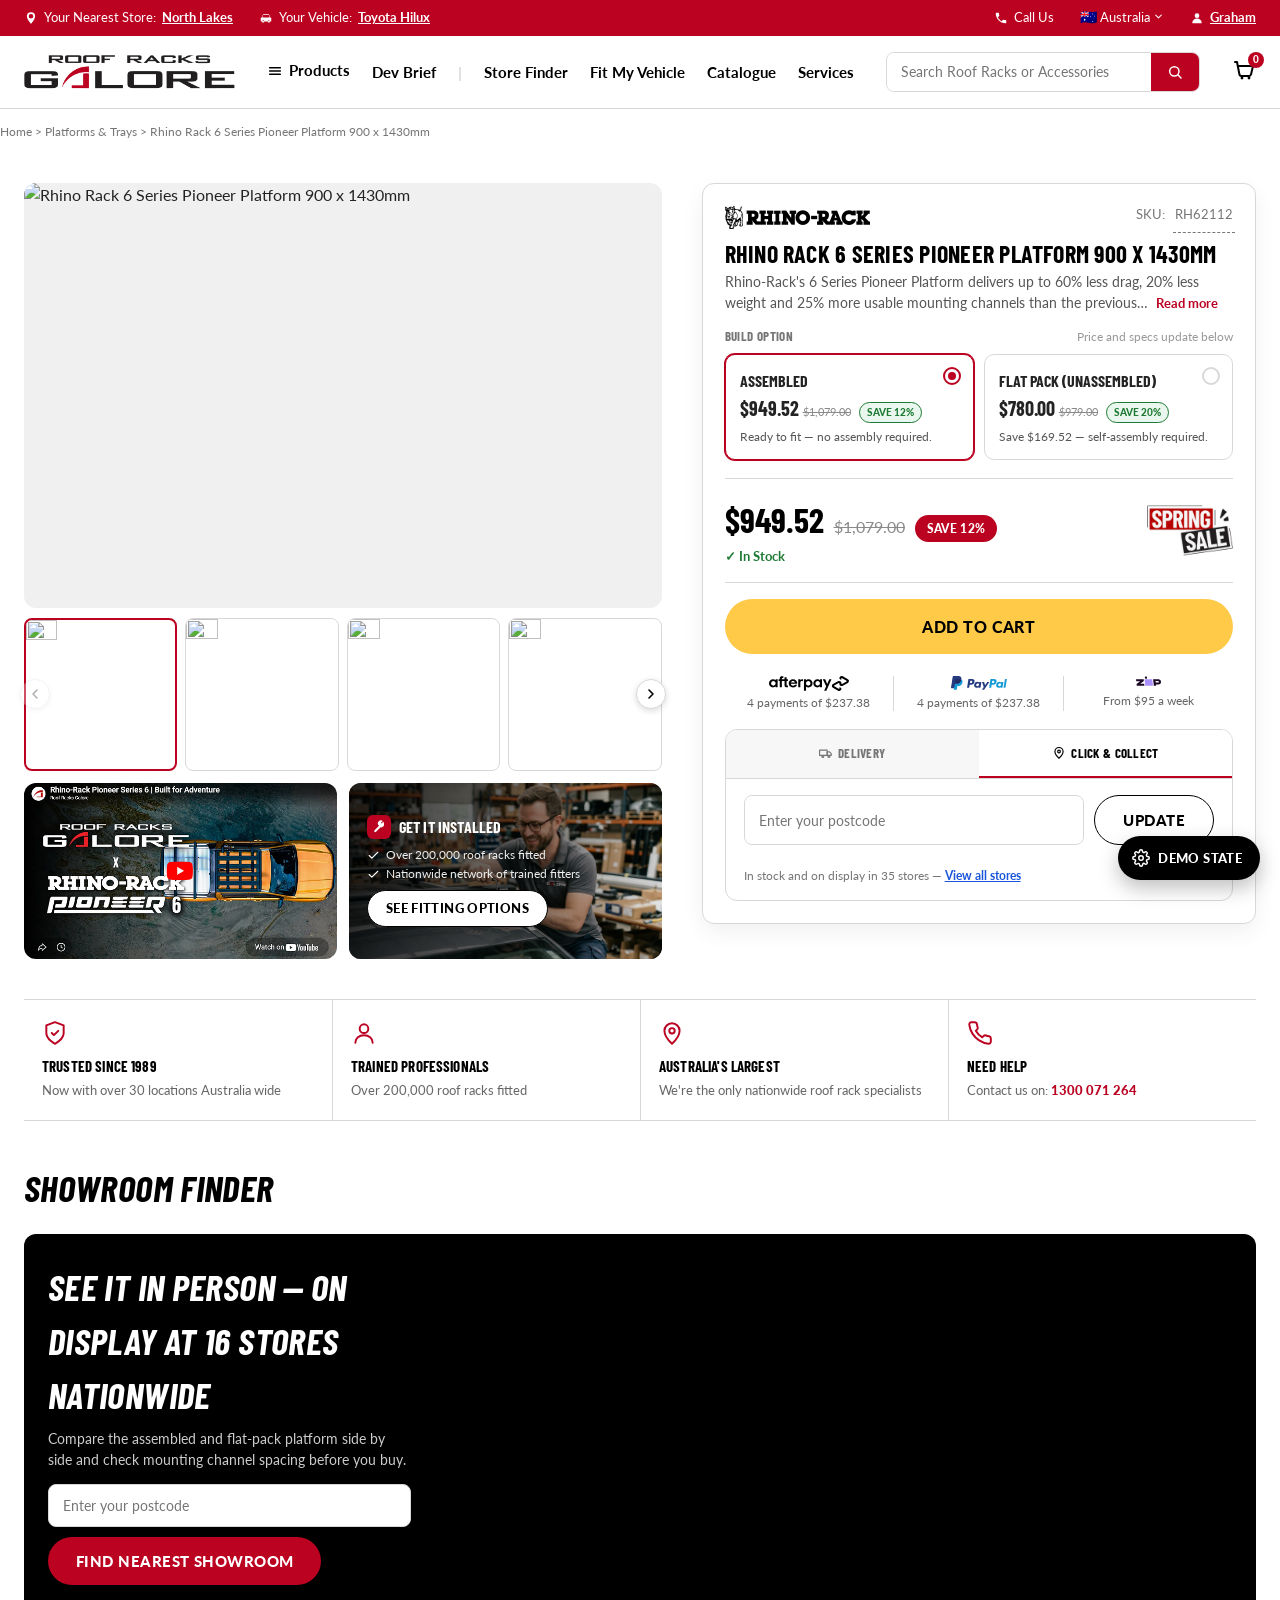
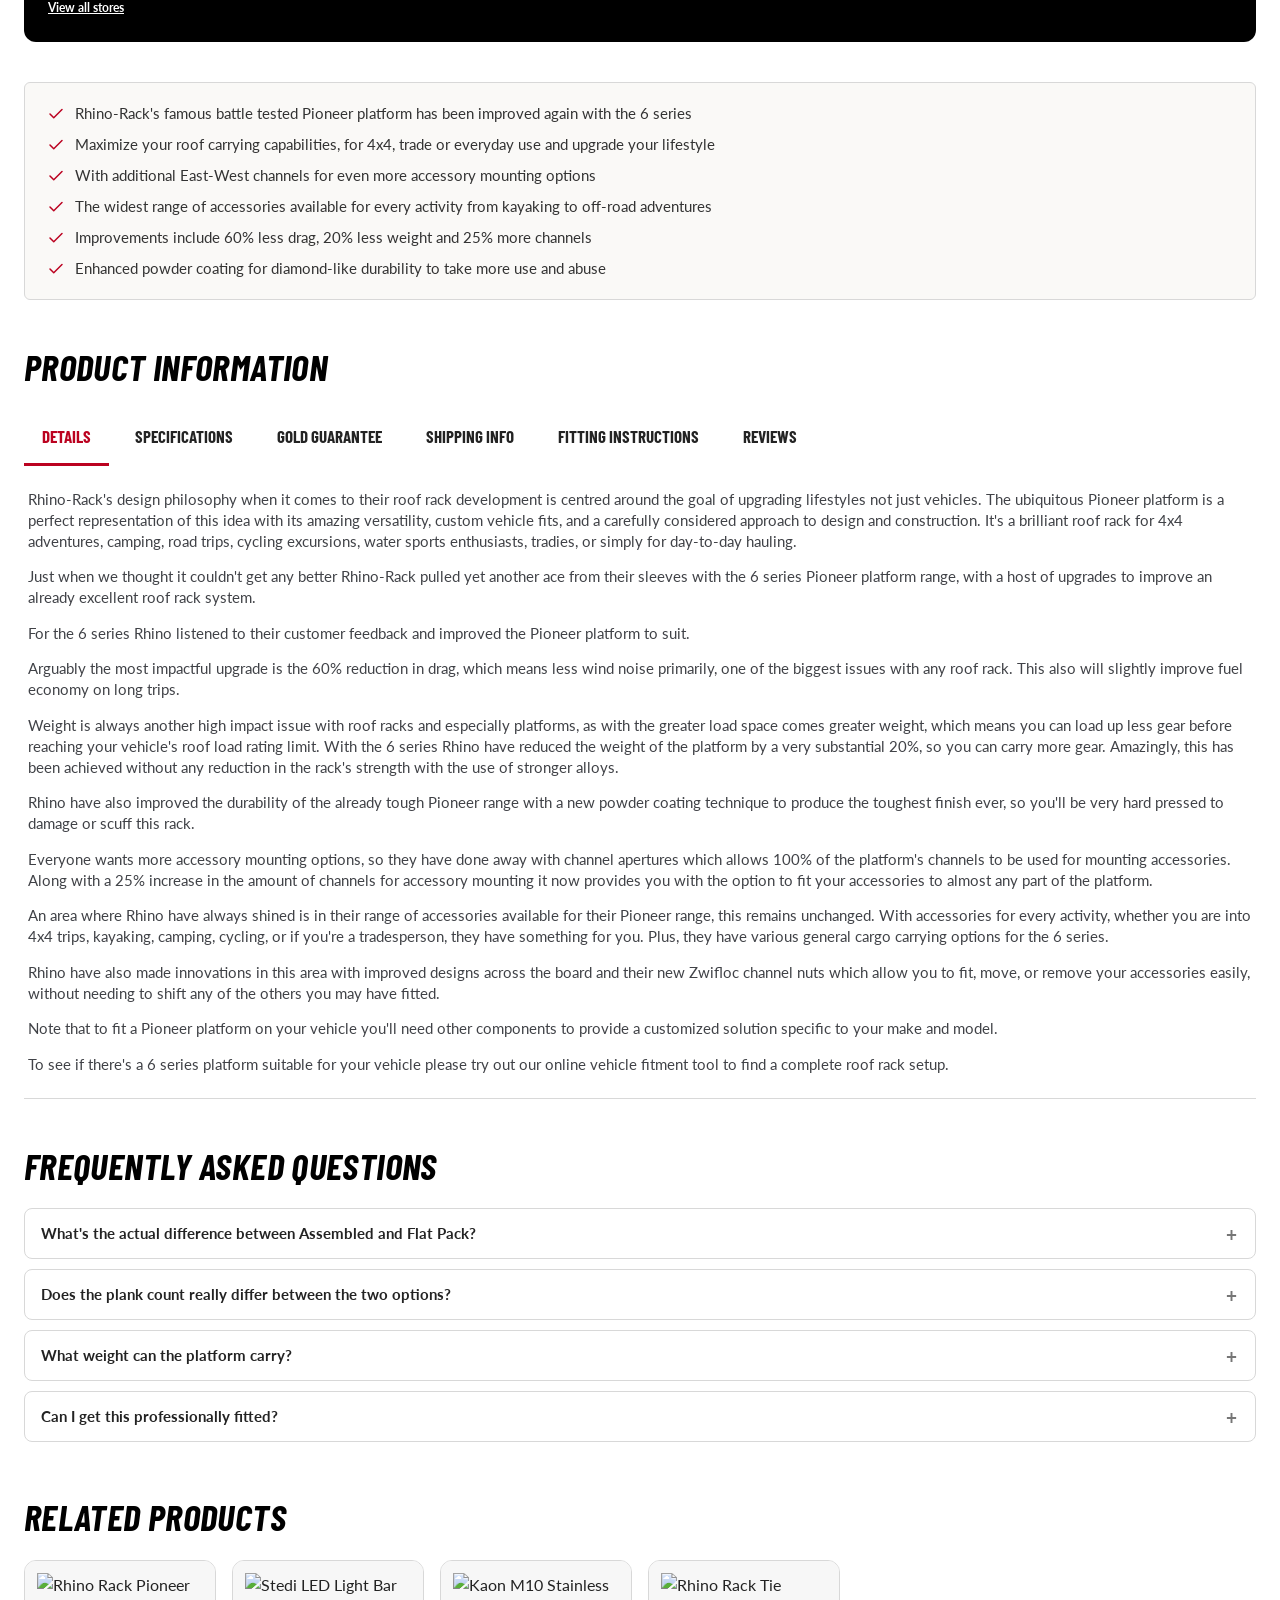
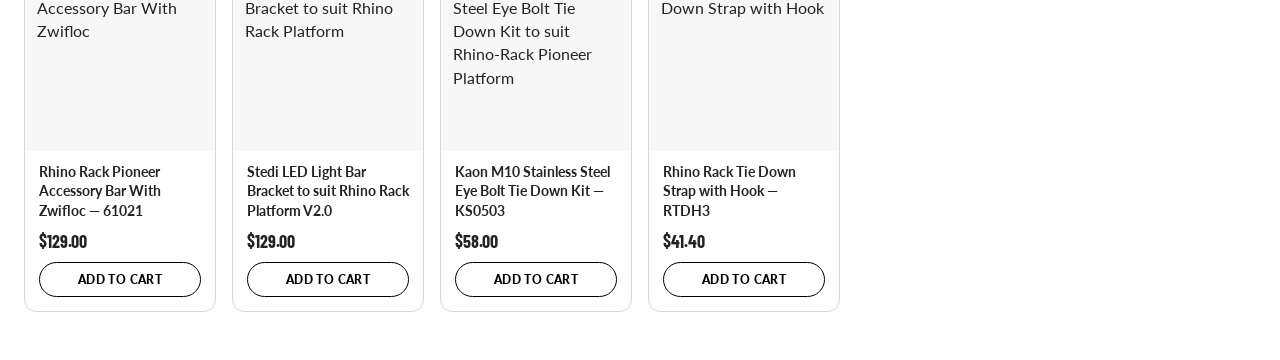
==== prototypes/config-variant/index.html @ bd7e655f "Close out 2026-09-11 backlog: compatibility feature, full dev-brief rebuild Compatibility/cart-confl" ====
<!doctype html>
<html lang="en">
<head>
<meta charset="utf-8">
<meta name="viewport" content="width=device-width, initial-scale=1">
<title>Config-Variant PDP — Rhino Rack Pioneer 6 Platform</title>
<!-- Google Fonts — preconnect + <link> (2026-09-11, mobile audit), replacing shared.css's
     old @import, which blocked font discovery until the whole stylesheet was parsed. -->
<link rel="preconnect" href="https://fonts.googleapis.com">
<link rel="preconnect" href="https://fonts.gstatic.com" crossorigin>
<link rel="stylesheet" href="https://fonts.googleapis.com/css2?family=Barlow+Condensed:ital,wght@0,600;0,700;1,700&family=Lato:wght@400;700;900&display=swap">
<link rel="stylesheet" href="../_shared/shared.css">
<!-- Leaflet — Showroom Finder interactive map, see applyShowroomMapFlag() in shared.js.
     Free, no API key. Script deferred (2026-09-11, mobile audit): its init is now
     lazy-loaded on scroll-into-view anyway (see buildAdminPanel() in shared.js), so it no
     longer needs to block HTML parsing this early. -->
<link rel="stylesheet" href="https://unpkg.com/leaflet@1.9.4/dist/leaflet.css">
<script src="https://unpkg.com/leaflet@1.9.4/dist/leaflet.js" defer></script>
<!-- Leaflet.markercluster — groups Showroom Finder map pins when zoomed out, splits them
     apart on zoom in (backlog item 22, 2026-09-11). Same free/no-key/deferred convention as
     Leaflet itself above. -->
<link rel="stylesheet" href="https://unpkg.com/leaflet.markercluster@1.5.3/dist/MarkerCluster.css">
<link rel="stylesheet" href="https://unpkg.com/leaflet.markercluster@1.5.3/dist/MarkerCluster.Default.css">
<script src="https://unpkg.com/leaflet.markercluster@1.5.3/dist/leaflet.markercluster.js" defer></script>
<style>
  .hero{display:grid;grid-template-columns:1.15fr 1fr;gap:40px;padding:28px 0 8px;align-items:start;}
  .decision-panel{background:#fff;border:1px solid var(--rrg-line);border-radius:var(--radius);padding:22px;box-shadow:var(--shadow);}
  .decision-panel h1{font-size:24px;line-height:1.08;margin-bottom:6px;}
  .short-desc{font-size:14px;color:#555;margin-bottom:14px;}
  .sku-row{display:flex;align-items:center;gap:10px;font-size:12.5px;color:#767676;margin-bottom:10px;}
  .decision-panel .reviews-strip{margin-bottom:16px;}

  /* Variant picker — comparison-forward toggle cards */
  .variant-label-row{display:flex;align-items:baseline;justify-content:space-between;margin-bottom:8px;}
  .variant-label-row h4{font-size:13px;color:#767676;text-transform:uppercase;letter-spacing:.03em;margin:0;}
  .variant-help{font-size:11.5px;color:#999;}
  .variant-picker{display:grid;grid-template-columns:1fr 1fr;gap:10px;margin-bottom:18px;}
  .variant-option{border:1.5px solid var(--rrg-line);border-radius:10px;padding:14px;text-align:left;background:#fff;cursor:pointer;position:relative;transition:border-color .15s, box-shadow .15s;}
  .variant-option:hover{border-color:#b8b8b8;}
  .variant-option.selected{border-color:var(--rrg-red);box-shadow:0 0 0 1px var(--rrg-red);}
  .variant-option .radio{position:absolute;top:12px;right:12px;width:18px;height:18px;border-radius:50%;border:2px solid var(--rrg-line);}
  .variant-option.selected .radio{border-color:var(--rrg-red);}
  .variant-option.selected .radio::after{content:'';display:block;width:8px;height:8px;background:var(--rrg-red);border-radius:50%;margin:3px;}
  .variant-option .v-label{font-family:'Barlow Condensed',sans-serif;font-weight:700;font-size:16px;text-transform:uppercase;margin-bottom:2px;padding-right:24px;}
  .variant-option .v-price-row{display:flex;align-items:baseline;flex-wrap:wrap;}
  .variant-option .v-price{font-family:'Barlow Condensed',sans-serif;font-weight:700;font-size:20px;}
  .variant-option .v-was{font-size:11px;color:#8a8a8a;text-decoration:line-through;margin-left:4px;}
  .variant-option .v-note{font-size:12px;color:#555;margin-top:6px;line-height:1.3;}
  .variant-option .v-badge{display:inline-block;font-size:10px;font-weight:900;text-transform:uppercase;padding:2px 7px;border-radius:999px;margin-left:8px;background:var(--rrg-fits-bg);color:var(--rrg-fits);border:1px solid var(--rrg-fits);}

  .price-block{border-top:1px solid var(--rrg-line);border-bottom:1px solid var(--rrg-line);padding:16px 0;margin-bottom:16px;}
  .cta-col{display:flex;flex-direction:column;gap:10px;}
  .body-cols{margin:40px 0;}
  @media (max-width:900px){
    .hero{grid-template-columns:1fr;gap:0;}
    .variant-picker{grid-template-columns:1fr;}
    /* Decision panel (price/CTA) renders above the video/Get It Installed row on mobile,
       not below it (2026-09-10, Graham Sowerby meeting). See simple/index.html for the
       full explanation of the display:contents technique used here. */
    .gallery-col{display:contents;}
    .gallery-col > *{order:1;}
    .decision-panel{order:2;margin-top:28px;}
    .install-media-row{order:3;margin-top:22px;}
  }
</style>
</head>
<body>

<div class="rrg-utility-bar">
  <div class="wrap rrg-utility-inner">
    <div class="rrg-utility-left">
      <span class="u-item"><svg viewBox="0 0 24 24" fill="currentColor"><path d="M12 22s7-7.58 7-13A7 7 0 1 0 5 9c0 5.42 7 13 7 13zm0-9a4 4 0 1 1 0-8 4 4 0 0 1 0 8z"/></svg> <span class="u-item-label">Your Nearest Store:</span> <a href="#" data-admin-trigger data-region-nearest-store>North Lakes</a></span>
      <span class="u-item"><svg viewBox="0 0 24 24" fill="currentColor"><path d="M5 11l1.5-4.5A2 2 0 0 1 8.4 5h7.2a2 2 0 0 1 1.9 1.5L19 11h1a1 1 0 0 1 1 1v5a1 1 0 0 1-1 1h-1a2 2 0 0 1-4 0H9a2 2 0 0 1-4 0H4a1 1 0 0 1-1-1v-5a1 1 0 0 1 1-1h1zm2.1-4l-1.2 4h12.2l-1.2-4a1 1 0 0 0-.9-.5H8a1 1 0 0 0-.9.5zM7 15.5a1 1 0 1 0 0 2 1 1 0 0 0 0-2zm10 0a1 1 0 1 0 0 2 1 1 0 0 0 0-2z"/></svg> <span class="u-item-label">Your Vehicle:</span> <a href="#">Toyota Hilux</a></span>
    </div>
    <div class="rrg-utility-right">
      <span class="u-item"><svg viewBox="0 0 24 24" fill="currentColor"><path d="M6.6 10.8c1.4 2.8 3.8 5.2 6.6 6.6l2.2-2.2c.3-.3.7-.4 1-.2 1.1.4 2.3.6 3.6.6.6 0 1 .4 1 1V20c0 .6-.4 1-1 1C10.6 21 3 13.4 3 4c0-.6.4-1 1-1h3.5c.6 0 1 .4 1 1 0 1.3.2 2.5.6 3.6.1.4 0 .8-.2 1L6.6 10.8z"/></svg> Call Us</span>
      <div class="region-switcher u-item">
        <button type="button" class="region-switcher-toggle" aria-haspopup="true" aria-expanded="false"><span class="flag-emoji" data-region-flag>🇦🇺</span> <span data-region-label>Australia</span> <svg viewBox="0 0 24 24" fill="none" stroke="currentColor" stroke-width="2.2" stroke-linecap="round" stroke-linejoin="round" style="width:11px;height:11px;"><path d="M6 9l6 6 6-6"/></svg></button>
        <div class="region-switcher-menu">
          <span class="tsm-label">Region</span>
          <a href="#" data-region="AU" class="current"><span class="flag-emoji">🇦🇺</span> Australia</a>
          <a href="#" data-region="NZ"><span class="flag-emoji">🇳🇿</span> New Zealand</a>
          <a href="#" data-region="UK"><span class="flag-emoji">🇬🇧</span> United Kingdom</a>
        </div>
      </div>
      <span class="u-item"><svg viewBox="0 0 24 24" fill="currentColor"><circle cx="12" cy="8" r="4"/><path d="M4 20c0-4 3.6-7 8-7s8 3 8 7v1H4v-1z"/></svg> <a href="#">Graham</a></span>
    </div>
  </div>
</div>
<header class="rrg-main-header">
  <div class="wrap rrg-main-inner">
    <button type="button" class="mobile-nav-toggle" aria-label="Open menu" aria-expanded="false"><svg viewBox="0 0 24 24" fill="none" stroke="currentColor" stroke-width="2.2" stroke-linecap="round" stroke-linejoin="round"><path d="M4 7h16M4 12h16M4 17h16"/></svg></button>
    <div class="rrg-logo"><img src="../_shared/headerlogo.png" alt="Roof Racks Galore"></div>
    <nav class="rrg-nav">
      <div class="template-switcher">
        <button type="button" class="template-switcher-toggle" aria-haspopup="true" aria-expanded="false"><svg viewBox="0 0 24 24" fill="none" stroke="currentColor" stroke-width="2.2" stroke-linecap="round" style="width:16px;height:16px;"><path d="M4 7h16M4 12h16M4 17h16"/></svg> Products</button>
        <div class="template-switcher-menu">
          <span class="tsm-label">Prototype Templates</span>
          <a href="../simple/index.html" data-template="simple">Simple</a>
          <a href="../config-variant/index.html" data-template="config-variant">Config-Variant</a>
          <a href="../sibling-color/index.html" data-template="sibling-color">Sibling-Color</a>
          <a href="../vehicle-specific/index.html" data-template="vehicle-specific">Vehicle-Specific</a>
          <a href="../grouped-bundle/index.html" data-template="grouped-bundle">Grouped/Bundle</a>
        </div>
      </div>
      <a href="../../dev-brief-viewer.html" target="_blank" rel="noopener" title="Internal only — not part of the shipped site">Dev Brief</a>
      <span class="sep">|</span>
      <a href="#">Store Finder</a>
      <a href="#">Fit My Vehicle</a>
      <a href="#">Catalogue</a>
      <a href="#">Services</a>
    </nav>
    <div class="rrg-search">
      <input type="text" placeholder="Search Roof Racks or Accessories">
      <button type="button" class="rrg-search-clear" aria-label="Clear search" hidden>&times;</button>
      <button class="rrg-search-btn"><svg viewBox="0 0 24 24" fill="none" stroke="currentColor" stroke-width="2.2" stroke-linecap="round"><circle cx="11" cy="11" r="7"/><path d="M21 21l-4.35-4.35"/></svg></button>
    </div>
    <div class="rrg-cart">
      <svg viewBox="0 0 24 24" fill="none" stroke="currentColor" stroke-width="2" stroke-linecap="round" stroke-linejoin="round"><path d="M3 4h2l2.4 12.2a2 2 0 0 0 2 1.8h7.6a2 2 0 0 0 2-1.6L21 8H6"/><circle cx="10" cy="20" r="1.4" fill="currentColor" stroke="none"/><circle cx="17" cy="20" r="1.4" fill="currentColor" stroke="none"/></svg>
      <span class="cart-badge">0</span>
    </div>
  </div>
</header>
<!-- Sticky condensed mobile header (2026-09-11, matched to client-supplied Figma export
     "Mob Navbar - Final - Sticky.png") — hamburger/logo/cart only, shown via
     initPersistentBar('.rrg-search', '.rrg-sticky-header') once the search row above
     scrolls out of view. Hidden entirely on desktop (see .rrg-sticky-header in shared.css). -->
<div class="rrg-sticky-header">
  <button type="button" class="mobile-nav-toggle" aria-label="Open menu" aria-expanded="false"><svg viewBox="0 0 24 24" fill="none" stroke="currentColor" stroke-width="2.2" stroke-linecap="round" stroke-linejoin="round"><path d="M4 7h16M4 12h16M4 17h16"/></svg></button>
  <div class="rrg-logo"><img src="../_shared/headerlogo.png" alt="Roof Racks Galore"></div>
  <div class="rrg-cart">
    <svg viewBox="0 0 24 24" fill="none" stroke="currentColor" stroke-width="2" stroke-linecap="round" stroke-linejoin="round"><path d="M3 4h2l2.4 12.2a2 2 0 0 0 2 1.8h7.6a2 2 0 0 0 2-1.6L21 8H6"/><circle cx="10" cy="20" r="1.4" fill="currentColor" stroke="none"/><circle cx="17" cy="20" r="1.4" fill="currentColor" stroke="none"/></svg>
    <span class="cart-badge">0</span>
  </div>
</div>

<div class="rrg-crumbs wrap">
  <a href="#">Home</a> &gt; <a href="#">Platforms &amp; Trays</a> &gt; Rhino Rack 6 Series Pioneer Platform 900 x 1430mm
</div>

<main class="wrap">
  <section class="hero">
    <div class="gallery-col">
      <div class="gallery-main">
        <img id="mainImg" alt="Rhino Rack 6 Series Pioneer Platform 900 x 1430mm">
      </div>
      <div class="gallery-thumbs" id="galleryThumbs"></div>

      <div class="install-media-row">
        <img class="video-placeholder" src="../_shared/video-thumbnail.png" alt="Product video (preview placeholder)">

        <div class="install-cta-panel">
          <img class="install-photo" src="../_shared/installer.png" alt="Roof Racks Galore fitter installing a roof rack">
          <div class="install-body">
            <div class="install-head">
              <span class="install-badge"><svg viewBox="0 0 24 24" fill="currentColor"><path d="M22 7.24a5 5 0 0 1-6.16 6.16l-8.3 8.3a2 2 0 0 1-2.83-2.83l8.3-8.3A5 5 0 0 1 19.76 2l-3.4 3.4 1.24 1.24L21 3.24A5 5 0 0 1 22 7.24z"/></svg></span>
              <h3>Get It Installed</h3>
            </div>
            <div class="install-usps">
              <div class="usp-item"><svg class="usp-icon" viewBox="0 0 24 24" fill="none" stroke="currentColor" stroke-width="2" stroke-linecap="round" stroke-linejoin="round"><polyline points="20 6 9 17 4 12"/></svg><p>Over 200,000 roof racks fitted</p></div>
              <div class="usp-item"><svg class="usp-icon" viewBox="0 0 24 24" fill="none" stroke="currentColor" stroke-width="2" stroke-linecap="round" stroke-linejoin="round"><polyline points="20 6 9 17 4 12"/></svg><p>Nationwide network of trained fitters</p></div>
            </div>
            <a href="/roof-rack-installation-and-fitting-costs" class="btn btn-outline" target="_blank" rel="noopener noreferrer">See Fitting Options</a>
          </div>
        </div>
      </div>
    </div>

    <div class="decision-panel">
      <div class="decision-panel-top">
        <img class="brand-logo" src="../_shared/brand-rhino-rack.webp" alt="Rhino Rack">
        <div class="sku-row">SKU: <span id="skuValue" class="sku-copy" data-copy-source="#skuValue" role="button" title="Click to copy SKU"></span></div>
      </div>
      <h1>Rhino Rack 6 Series Pioneer Platform 900 x 1430mm</h1>
      <div class="short-desc">Rhino-Rack's 6 Series Pioneer Platform delivers up to 60% less drag, 20% less weight and 25% more usable mounting channels than the previous generation — available ready-assembled, or as a flat pack you build at home to save on cost. <a href="#t1" class="short-desc-readmore" data-jump-tab="t1">Read more</a></div>
      <div class="reviews-strip" data-review-sku="RH62112;RH62112F"><span class="stars" data-stars>★★★★★</span> <span data-review-text>4.5+</span> <a href="#t6" data-jump-tab="t6">See reviews</a></div>

      <div class="variant-label-row">
        <h4>Build Option</h4>
        <span class="variant-help">Price and specs update below</span>
      </div>
      <div class="variant-picker" id="variantPicker"></div>

      <div class="price-block">
        <div class="price-row">
          <span class="price-now" id="priceNow"></span>
          <span class="price-was" id="priceWas"></span>
          <span class="badge badge-save" id="saveBadge"></span>
          <img class="sale-tag" src="../_shared/sale-tag.png" alt="On Sale">
        </div>
        <div class="stock-status-line in-stock">✓ In Stock</div>
      </div>

      <div class="cta-col" data-conflict-item="a roof accessory" data-conflict-reason="that accessory was set up for a different platform size than this one">
        <button class="btn btn-primary btn-lg btn-block" data-cta-label>Add To Cart</button>
        <div class="payment-badges">
          <div class="payment-badge">
            <img class="pb-logo" alt="">
            <span class="pb-text"></span>
          </div>
          <div class="payment-badge">
            <img class="pb-logo" alt="">
            <span class="pb-text"></span>
          </div>
          <div class="payment-badge">
            <img class="pb-logo" alt="">
            <span class="pb-text"></span>
          </div>
        </div>
      </div>

      <div class="dc-widget" style="margin-top:18px;">
        <div class="dc-tabs">
          <button class="dc-tab" data-dc-tab="delivery"><svg class="dc-tab-icon" viewBox="0 0 24 24" fill="none" stroke="currentColor" stroke-width="2" stroke-linecap="round" stroke-linejoin="round"><rect x="1" y="7" width="13" height="9"/><path d="M14 10h4l3 3v3h-7z"/><circle cx="6.5" cy="18" r="1.6"/><circle cx="17" cy="18" r="1.6"/></svg> Delivery</button>
          <button class="dc-tab active" data-dc-tab="collect"><svg class="dc-tab-icon" viewBox="0 0 24 24" fill="none" stroke="currentColor" stroke-width="2" stroke-linecap="round" stroke-linejoin="round"><path d="M12 21s7-6.2 7-11.5A7 7 0 0 0 5 9.5C5 14.8 12 21 12 21z"/><circle cx="12" cy="9.5" r="2.3"/></svg> Click &amp; Collect</button>
        </div>
        <div class="dc-postcode-row">
          <input type="text" class="dc-input" data-dc-postcode placeholder="Enter your postcode">
          <button type="button" class="btn btn-outline" data-dc-update>Update</button>
        </div>
        <div class="dc-panel" data-dc-panel="delivery" hidden>
          <div class="dc-postcode-prompt">Enter your postcode above to see delivery options.</div>
          <div class="dc-results" id="deliveryResults" hidden>
            <div class="dc-option">
              <div><strong>Standard Freight</strong><br><span class="muted">3–5 business days to your postcode</span></div>
              <div class="dc-price">$35.00</div>
            </div>
            <div class="dc-option">
              <div><strong>Express Freight</strong><br><span class="muted">1–2 business days to your postcode</span></div>
              <div class="dc-price">$65.00</div>
            </div>
          </div>
        </div>
        <div class="dc-panel" data-dc-panel="collect">
          <div class="dc-results" id="collectResults">
            <div class="dc-store">
              <div><strong>Moorebank</strong><span class="stock-chip in">In Stock</span><span class="stock-chip display">On Display</span><br><span class="muted">12 Centenary Ave, Moorebank 2170</span><br><a class="store-phone" href="tel:0290538621">(02) 9053 8621</a><a class="store-map-link" href="https://maps.app.goo.gl/371QHZWa4pDU4qzA7" target="_blank" rel="noopener noreferrer">View on map</a></div>
              <button class="btn btn-outline" style="padding:8px 14px;font-size:12px;">Select Store</button>
            </div>
            <div class="dc-store">
              <div><strong>Castle Hill</strong><span class="stock-chip in">In Stock</span><span class="stock-chip display">On Display</span><br><span class="muted">3/8 Anella Avenue, Castle Hill 2154</span><br><a class="store-phone" href="tel:0298993256">(02) 9899 3256</a><a class="store-map-link" href="https://goo.gl/maps/QebgyjaDAjpKVDw96" target="_blank" rel="noopener noreferrer">View on map</a></div>
              <button class="btn btn-outline" style="padding:8px 14px;font-size:12px;">Select Store</button>
            </div>
          </div>
          <div class="dc-viewall-row"><span class="dc-viewall-line">In stock and on display in 35 stores — </span><a href="#" class="dc-viewall" data-store-slideout>View all stores</a></div>
        </div>
      </div>
    </div>
  </section>

  <div class="trust-row">
    <div class="item" data-trust="founded"><svg class="trust-icon" viewBox="0 0 24 24" fill="none" stroke="currentColor" stroke-width="1.8" stroke-linecap="round" stroke-linejoin="round"><path d="M12 22s8-4 8-10V5l-8-3-8 3v7c0 6 8 10 8 10z"/><path d="M9 12l2 2 4-4"/></svg><h4>Trusted Since 1989</h4><p>Now with over 30 locations Australia wide</p></div>
    <div class="item"><svg class="trust-icon" viewBox="0 0 24 24" fill="none" stroke="currentColor" stroke-width="1.8" stroke-linecap="round" stroke-linejoin="round"><circle cx="12" cy="8" r="4"/><path d="M4 21c0-4 3.5-7 8-7s8 3 8 7"/></svg><h4>Trained Professionals</h4><p>Over 200,000 roof racks fitted</p></div>
    <div class="item" data-trust="network"><svg class="trust-icon" viewBox="0 0 24 24" fill="none" stroke="currentColor" stroke-width="1.8" stroke-linecap="round" stroke-linejoin="round"><path d="M12 22s7-6.5 7-12a7 7 0 1 0-14 0c0 5.5 7 12 7 12z"/><circle cx="12" cy="10" r="2.5"/></svg><h4>Australia's Largest</h4><p>We're the only nationwide roof rack specialists</p></div>
    <div class="item" data-trust="phone"><svg class="trust-icon" viewBox="0 0 24 24" fill="none" stroke="currentColor" stroke-width="1.8" stroke-linecap="round" stroke-linejoin="round"><path d="M22 16.9v3a2 2 0 0 1-2.2 2 19.8 19.8 0 0 1-8.6-3.1 19.5 19.5 0 0 1-6-6A19.8 19.8 0 0 1 2.1 4.2 2 2 0 0 1 4.1 2h3a2 2 0 0 1 2 1.7c.1 1 .3 2 .7 2.9a2 2 0 0 1-.4 2.1L8.1 10a16 16 0 0 0 6 6l1.3-1.3a2 2 0 0 1 2.1-.4c.9.4 1.9.6 2.9.7a2 2 0 0 1 1.6 2z"/></svg><h4>Need Help</h4><p>Contact us on: <a href="tel:1300071264">1300 071 264</a></p></div>
  </div>

  <section id="showroom" style="margin:40px 0;">
    <h3 class="showroom-heading">Showroom Finder</h3>
    <div class="showroom-widget split-view">
      <div id="showroomDefaultView">
        <h3>See It In Person — On Display At 16 Stores Nationwide</h3>
        <p>Compare the assembled and flat-pack platform side by side and check mounting channel spacing before you buy.</p>
        <div class="dc-row">
          <input type="text" class="dc-input" placeholder="Enter your postcode" id="showroomPostcode">
          <button class="btn btn-primary" onclick="revealResults('showroomResults')">Find Nearest Showroom</button>
        </div>
        <div class="dc-results" id="showroomResults" hidden>
          <div class="dc-store">
            <div><strong>Moorebank, NSW</strong><span class="stock-chip display">On Display</span><br><span class="muted">4.2km away · Open today until 5:30pm</span></div>
          </div>
          <div class="dc-store">
            <div><strong>Castle Hill, NSW</strong><span class="stock-chip display">On Display</span><br><span class="muted">11.6km away · Open today until 5:30pm</span></div>
          </div>
        </div>
        <div class="dc-viewall-row"><a href="#" class="dc-viewall" data-store-slideout>View all stores</a></div>
      </div>
      <!-- Interactive map — locked-in default for this widget, see applyShowroomMapFlag()
           in shared.js. -->
      <div class="showroom-map" id="showroomMap"></div>
    </div>
  </section>

  <!-- Discontinued-state alternatives (backlog item 23) — hidden unless the Demo State
       Panel's "Discontinued" stock status is selected, see applyStockStatus() in
       shared.js. Real, currently-live Pioneer Platform products, not fabricated. -->
  <section class="discontinued-alternates" hidden>
    <h3 class="related-heading">This product has been discontinued — similar alternatives</h3>
    <div class="related-grid">
      <div class="product-card">
        <img src="https://www.roofracksgalore.com.au/pub/media/catalog/product/R/h/Rhino-Rack-62111-Platforms--Trays._1.jpg" alt="Rhino Rack 6 Series Pioneer Platform 1300 x 1430mm">
        <div class="body">
          <h5>6 Series Pioneer Platform 1300 x 1430mm — 62111</h5>
          <div class="price">$1,204.72</div>
          <button class="btn btn-outline btn-block">Add to Cart</button>
        </div>
      </div>
      <div class="product-card">
        <img src="https://www.roofracksgalore.com.au/pub/media/catalog/product/R/h/Rhino-Rack-62113-Platforms--Trays._1.jpg" alt="Rhino Rack 6 Series Pioneer Platform 1500 x 1430mm">
        <div class="body">
          <h5>6 Series Pioneer Platform 1500 x 1430mm — 62113</h5>
          <div class="price">$1,371.92</div>
          <button class="btn btn-outline btn-block">Add to Cart</button>
        </div>
      </div>
      <div class="product-card">
        <img src="https://www.roofracksgalore.com.au/pub/media/catalog/product/R/h/Rhino-Rack-62109-Platforms--Trays._1.jpg" alt="Rhino Rack 6 Series Pioneer Platform 1300 x 1240mm">
        <div class="body">
          <h5>6 Series Pioneer Platform 1300 x 1240mm — 62109</h5>
          <div class="price">$1,134.32</div>
          <button class="btn btn-outline btn-block">Add to Cart</button>
        </div>
      </div>
    </div>
  </section>

  <div class="usp-row">
    <div class="usp-item"><svg class="usp-icon" viewBox="0 0 24 24" fill="none" stroke="currentColor" stroke-width="2" stroke-linecap="round" stroke-linejoin="round"><polyline points="20 6 9 17 4 12"/></svg><p>Rhino-Rack's famous battle tested Pioneer platform has been improved again with the 6 series</p></div>
    <div class="usp-item"><svg class="usp-icon" viewBox="0 0 24 24" fill="none" stroke="currentColor" stroke-width="2" stroke-linecap="round" stroke-linejoin="round"><polyline points="20 6 9 17 4 12"/></svg><p>Maximize your roof carrying capabilities, for 4x4, trade or everyday use and upgrade your lifestyle</p></div>
    <div class="usp-item"><svg class="usp-icon" viewBox="0 0 24 24" fill="none" stroke="currentColor" stroke-width="2" stroke-linecap="round" stroke-linejoin="round"><polyline points="20 6 9 17 4 12"/></svg><p>With additional East-West channels for even more accessory mounting options</p></div>
    <div class="usp-item"><svg class="usp-icon" viewBox="0 0 24 24" fill="none" stroke="currentColor" stroke-width="2" stroke-linecap="round" stroke-linejoin="round"><polyline points="20 6 9 17 4 12"/></svg><p>The widest range of accessories available for every activity from kayaking to off-road adventures</p></div>
    <div class="usp-item"><svg class="usp-icon" viewBox="0 0 24 24" fill="none" stroke="currentColor" stroke-width="2" stroke-linecap="round" stroke-linejoin="round"><polyline points="20 6 9 17 4 12"/></svg><p>Improvements include 60% less drag, 20% less weight and 25% more channels</p></div>
    <div class="usp-item"><svg class="usp-icon" viewBox="0 0 24 24" fill="none" stroke="currentColor" stroke-width="2" stroke-linecap="round" stroke-linejoin="round"><polyline points="20 6 9 17 4 12"/></svg><p>Enhanced powder coating for diamond-like durability to take more use and abuse</p></div>
  </div>

  <section class="body-cols">
    <div>
      <h3 class="tabs-heading">Product Information</h3>
      <div class="tabs">
        <input type="radio" name="tabs" id="t1" checked><label for="t1">Details</label>
        <div class="content" id="detailsContent"></div>
        <input type="radio" name="tabs" id="t2"><label for="t2">Specifications</label>
        <div class="content">
          <table class="specs-table" id="specsList"></table>
        </div>
        <input type="radio" name="tabs" id="t3"><label for="t3">Gold Guarantee</label>
        <div class="content">
          <p><strong>Standard Rack Guarantee — Fit confidence, always free.</strong> Our Standard Rack Guarantee comes automatically with every roof rack purchase. It ensures your rack fits your vehicle and performs as it should — giving you confidence from day one.</p>
          <p><strong>Gold Rack Guarantee — Book fitting, get total confidence.</strong> When you book your roof racks to be professionally fitted at Roof Racks Galore, you're automatically covered by our Gold Rack Guarantee — the most comprehensive protection for your gear and your journey.</p>
          <div class="details-sub">
            <h5>Gold Rack Guarantee includes:</h5>
            <h5>Professional Installation</h5>
            <p>Enjoy complete confidence with a professional fit by our experienced Fit Technicians. With over 30 stores across Australia and New Zealand, we ensure your setup is correct, secure and safe for the long haul — whether you're carrying bikes, boxes, awnings or kayaks.</p>
            <h5>Rack Check — Yearly Peace of Mind</h5>
            <p>We don't just fit it and forget it. With the Gold Rack Guarantee, you'll receive:</p>
            <ul>
              <li>A full safety check at time of install</li>
              <li>Annual Rack Health Checks in Year 2 and Year 3</li>
            </ul>
            <p>So you can travel with peace of mind, year after year.</p>
            <h5>Key Cover — 3 Years of Nationwide Support</h5>
            <p>Lost your rack keys on the road? No problem. Your Gold Guarantee includes Key Cover for 3 years, with up to 2 replacement keys per year. With stores across Australia and New Zealand, help is never far away.</p>
            <h5>Free Basic Accessory Fitting</h5>
            <p>When your racks are fitted by us, we'll also fit your eligible accessories for free — giving you the reassurance that everything is compatible and fitted safely, no matter the brand. Eligible accessories include:</p>
            <ul>
              <li>Roof boxes</li>
              <li>Roof-mounted bike racks</li>
              <li>Cargo baskets</li>
              <li>Kayak carriers</li>
              <li>Fishing rod holders</li>
              <li>Ski carriers</li>
              <li>Platform accessories (eye bolts, load stops, shovel holders, jerry can holders)</li>
            </ul>
            <p><em>* Please note: Rooftop tents, awnings, ladder slide systems and other technical accessories are excluded. All items must be on the same invoice and fitted at the same time as the roof racks.</em></p>
            <h5>90-Day Exchanges and Hassle-Free Returns</h5>
            <p>Not quite right? Changed your mind? With the Gold Rack Guarantee, you're covered for up to 90 days to exchange your racks if they're not the perfect fit for your needs. Returns are simple and supported at any of our locations across Australia and New Zealand.</p>
          </div>
          <p><strong>Nationwide Support. Expert Advice.</strong> With over 30 stores across Australia and New Zealand, our team is here to help you get the right gear, the right fit and the right support — every step of the way.</p>
          <p><em>Note: Fitting charges apply and will be confirmed in-store before installation.</em></p>
        </div>
        <input type="radio" name="tabs" id="t4"><label for="t4">Shipping Info</label>
        <div class="content">
          <div class="dc-widget" style="margin-bottom:22px;">
            <div class="dc-tabs">
              <button class="dc-tab" data-dc-tab="delivery"><svg class="dc-tab-icon" viewBox="0 0 24 24" fill="none" stroke="currentColor" stroke-width="2" stroke-linecap="round" stroke-linejoin="round"><rect x="1" y="7" width="13" height="9"/><path d="M14 10h4l3 3v3h-7z"/><circle cx="6.5" cy="18" r="1.6"/><circle cx="17" cy="18" r="1.6"/></svg> Delivery</button>
              <button class="dc-tab active" data-dc-tab="collect"><svg class="dc-tab-icon" viewBox="0 0 24 24" fill="none" stroke="currentColor" stroke-width="2" stroke-linecap="round" stroke-linejoin="round"><path d="M12 21s7-6.2 7-11.5A7 7 0 0 0 5 9.5C5 14.8 12 21 12 21z"/><circle cx="12" cy="9.5" r="2.3"/></svg> Click &amp; Collect</button>
            </div>
            <div class="dc-postcode-row">
              <input type="text" class="dc-input" data-dc-postcode placeholder="Enter your postcode">
              <button type="button" class="btn btn-outline" data-dc-update>Update</button>
            </div>
            <div class="dc-panel" data-dc-panel="delivery" hidden>
              <div class="dc-postcode-prompt">Enter your postcode above to see delivery options.</div>
              <div class="dc-results" hidden>
                <div class="dc-option">
                  <div><strong>Standard Freight</strong><br><span class="muted">3–5 business days to your postcode</span></div>
                  <div class="dc-price">$35.00</div>
                </div>
                <div class="dc-option">
                  <div><strong>Express Freight</strong><br><span class="muted">1–2 business days to your postcode</span></div>
                  <div class="dc-price">$65.00</div>
                </div>
              </div>
            </div>
            <div class="dc-panel" data-dc-panel="collect">
              <div class="dc-results">
                <div class="dc-store">
                  <div><strong>Moorebank</strong><span class="stock-chip in">In Stock</span><span class="stock-chip display">On Display</span><br><span class="muted">12 Centenary Ave, Moorebank 2170</span><br><a class="store-phone" href="tel:0290538621">(02) 9053 8621</a><a class="store-map-link" href="https://maps.app.goo.gl/371QHZWa4pDU4qzA7" target="_blank" rel="noopener noreferrer">View on map</a></div>
                  <button class="btn btn-outline" style="padding:8px 14px;font-size:12px;">Select Store</button>
                </div>
                <div class="dc-store">
                  <div><strong>Castle Hill</strong><span class="stock-chip in">In Stock</span><span class="stock-chip display">On Display</span><br><span class="muted">3/8 Anella Avenue, Castle Hill 2154</span><br><a class="store-phone" href="tel:0298993256">(02) 9899 3256</a><a class="store-map-link" href="https://goo.gl/maps/QebgyjaDAjpKVDw96" target="_blank" rel="noopener noreferrer">View on map</a></div>
                  <button class="btn btn-outline" style="padding:8px 14px;font-size:12px;">Select Store</button>
                </div>
              </div>
              <div class="dc-viewall-row"><span class="dc-viewall-line">In stock and on display in 35 stores — </span><a href="#" class="dc-viewall" data-store-slideout>View all stores</a></div>
            </div>
          </div>
          <p><strong>Shipping &amp; Delivery Information.</strong> At Roof Racks Galore, we are proud to be Australia's only nationwide roof rack specialists, with over 30 stores across all major Australian cities. Thanks to our extensive network of Distribution Centres located in key states — Queensland, Western Australia, Victoria, New South Wales, South Australia, and the Australian Capital Territory — we offer the fastest and most reliable delivery service in the industry.</p>
          <div class="details-sub">
            <h5>Why Choose Roof Racks Galore?</h5>
            <ul>
              <li><strong>Unmatched Nationwide Coverage:</strong> Our investment in local Distribution Centres means we can rapidly move stock across Australia, ensuring the best availability of products.</li>
              <li><strong>Fast &amp; Reliable Delivery:</strong> We deliver efficiently both through our store network for Click &amp; Collect / Click &amp; Fit and to couriers for home deliveries. Many metro-area orders arrive next business day.</li>
              <li><strong>Comprehensive Inventory:</strong> From small fitting kits essential for specific vehicle and roof types to large bulky items like roof boxes and platforms, we have the stock on hand, ready to be delivered to you.</li>
              <li><strong>Dedicated Delivery Fleet:</strong> We have invested in our own fleet of vehicles that move stock from our Distribution Centres to all our stores every day.</li>
              <li><strong>Exceptional Customer Service:</strong> Our dedicated national customer service team will help and update you every step of the way to ensure that you are happy. If we run into any supply issues, they will work with you to find a solution or alternative option.</li>
            </ul>
            <h5>Shipping Cost Rules</h5>
            <p>Use our shipping estimator on the product page or during checkout to determine applicable freight costs. For the fastest and most efficient deliveries, we recommend shipping to a business address.</p>
            <h5>Estimated Delivery Times</h5>
            <table class="specs-table">
              <tr><th scope="row">Metro QLD, NSW, VIC, SA, WA</th><td>Next Business Day – 3 Business Days</td></tr>
              <tr><th scope="row">Regional QLD, NSW, VIC, WA and All of TAS</th><td>3 – 5 Business Days</td></tr>
              <tr><th scope="row">Northern Territory</th><td>5 – 7 Business Days</td></tr>
              <tr><th scope="row">Large / Bulky Goods</th><td>5 – 7 Business Days</td></tr>
            </table>
            <p><em>Delivery time estimates are provided by our couriers and delays may occur due to a number of other factors. There are no deliveries made on Saturdays, Sundays or public holidays by our couriers. Typically, we will despatch orders the next working day. Orders placed on Friday will generally be despatched the following working day (Monday), or the next working day. Orders placed 1 day prior to or on the same day as a public holiday will be despatched the next working day.</em></p>
            <p>No retailer or courier company can ever "guarantee" a next working day delivery. All courier companies occasionally have the same transport problems that can happen to everyone, including but not limited to: snow blocked roads, closed roads, traffic jams, mechanical breakdown, or an inability to find the delivery address or gain access to it. We work with some of the best couriers in the business, and overall they provide an outstanding service. We cannot be held responsible for the consequences of any delay caused by the failure of our contracted couriers to fulfil their obligations, although we will always do all that is reasonable to provide the goods by the time required. Please note that the percentage of delayed deliveries is very small, and the percentage of items lost in transit is all but non-existent.</p>
            <h5>Contact Us</h5>
            <p>For any questions regarding your delivery, please contact us:<br>Email: <a href="mailto:help@roofracksgalore.com.au">help@roofracksgalore.com.au</a><br>Phone: 1300 071 264<br>Visit Us: Nearest Store Locator</p>
          </div>
        </div>
        <input type="radio" name="tabs" id="t5"><label for="t5">Fitting Instructions</label>
        <div class="content">
          <p><a id="fittingLink" class="pdf-link" href="#" target="_blank"><svg viewBox="0 0 24 24" fill="currentColor"><path d="M6 2a2 2 0 0 0-2 2v16a2 2 0 0 0 2 2h12a2 2 0 0 0 2-2V8l-6-6H6zm7 1.5L18.5 9H14a1 1 0 0 1-1-1V3.5zM8 13h2.2a1.8 1.8 0 0 1 0 3.6H9v1.4H8v-5zm1 1v1.6h1.2a.8.8 0 0 0 0-1.6H9zm4-1h1.8c1 0 1.7.8 1.7 2.5S15.8 18 14.8 18H13v-5zm1 1v3h.8c.5 0 .7-.5.7-1.5S14.3 14 13.8 14H14zm4-1h2.5v1H19v1.2h1.3v1H19V18h-1v-5z"/></svg>Platform Instructions</a> — specific to your selected build option above.</p>
        </div>
        <input type="radio" name="tabs" id="t6"><label for="t6">Reviews</label>
        <div class="content">
          <script src="https://widget.reviews.io/polaris/build.js"></script>
          <div id="ReviewsWidget"></div>
          <script>
          new ReviewsWidget('#ReviewsWidget', {
            store: 'roof-racks-galore',
            widget: 'polaris',
            options: {
              types: 'product_review,store_review',
              enable_sentiment_analysis: true,
              lang: 'en',
              layout: '',
              per_page: 15,
              store_review: { hide_if_no_results: false },
              third_party_review: { hide_if_no_results: false },
              product_review: { sku: 'RH62112;RH62112F', hide_if_no_results: false },
              questions: {
                hide_if_no_results: true,
                enable_ask_question: true,
                enable_ask_question_button_style: false,
                show_dates: true,
                include_qna_structured_data: true,
                grouping: 'RH62112'
              },
              header: {
                enable_summary: true,
                enable_ratings: true,
                enable_attributes: true,
                enable_image_gallery: true,
                enable_percent_recommended: false,
                enable_write_review: true,
                enable_ask_question: true,
                enable_sub_header: true,
                rating_decimal_places: 2,
                use_write_review_button: false,
                enable_if_no_results: false,
                show_review_title_field: false
              },
              sentiment: { badge_text: 'Our Customers Say', enable_rating_breakdown: false },
              filtering: {
                enable: true,
                enable_text_search: true,
                enable_sorting: true,
                enable_product_filter: false,
                enable_media_filter: true,
                enable_overall_rating_filter: true,
                enable_language_filter: false,
                enable_language_filter_language_change: false,
                enable_ratings_filters: true,
                enable_attributes_filters: true,
                enable_expanded_filters: false
              },
              reviews: {
                enable_avatar: true,
                enable_reviewer_name: true,
                enable_reviewer_address: true,
                reviewer_address_format: 'city, country',
                enable_verified_badge: true,
                verified_badge_position: '',
                enable_subscriber_badge: true,
                review_content_filter: 'all',
                enable_reviewer_recommends: true,
                enable_attributes: true,
                enable_product_name: true,
                enable_link_product: true,
                enable_review_title: true,
                enable_replies: true,
                enable_images: true,
                enable_ratings: true,
                enable_share: true,
                enable_helpful_vote: true,
                enable_helpful_display: true,
                enable_report: true,
                enable_date: true,
                date_format: undefined,
                date_location: undefined,
                enable_third_party_source: true,
                enable_duplicate_reviews: undefined,
                combine_title_stars: true,
                show_untranslated: false
              }
            },
            translations: { 'Verified Customer': 'Verified Customer' },
            styles: {
              '--base-font-size': '16px',
              '--common-button-font-family': 'inherit',
              '--common-button-font-size': '16px',
              '--common-button-font-weight': '700',
              '--common-button-letter-spacing': '0',
              '--common-button-text-transform': 'none',
              '--common-button-vertical-padding': '10px',
              '--common-button-horizontal-padding': '20px',
              '--common-button-border-width': '2px',
              '--common-button-border-radius': '4px',
              '--primary-button-bg-color': '#BB0220',
              '--primary-button-border-color': '#BB0220',
              '--primary-button-text-color': '#ffffff',
              '--secondary-button-bg-color': 'transparent',
              '--secondary-button-border-color': '#0E1311',
              '--secondary-button-text-color': '#0E1311',
              '--common-star-color': '#E8A83C',
              '--common-star-disabled-color': 'rgba(0,0,0,0.2)',
              '--medium-star-size': '22px',
              '--small-star-size': '19px',
              '--heading-text-color': '#0E1311',
              '--heading-text-font-weight': '700',
              '--heading-text-font-family': "'Barlow Condensed', sans-serif",
              '--heading-text-line-height': '1.3',
              '--heading-text-letter-spacing': '0',
              '--heading-text-transform': 'none',
              '--body-text-color': '#0E1311',
              '--body-text-font-weight': '400',
              '--body-text-font-family': 'inherit',
              '--body-text-line-height': '1.4',
              '--body-text-letter-spacing': '0',
              '--body-text-transform': 'none',
              '--pagination-tab-active-border-color': '#BB0220',
              '--pagination-tab-active-text-color': '#BB0220',
              '--sentiment-pagination-tab-active-border-color': '#BB0220',
              '--sentiment-pagination-tab-active-text-color': '#BB0220',
              '--sentiment-common-star-color': '#E8A83C'
            }
          });
          </script>
        </div>
      </div>
    </div>
  </section>

  <section class="faq-section">
    <h3 class="faq-heading">Frequently Asked Questions</h3>
    <div class="faq-list">
      <details class="faq-item">
        <summary>What's the actual difference between Assembled and Flat Pack?</summary>
        <div class="faq-answer"><p>The platform and hardware are identical — Assembled arrives pre-built and ready to bolt straight to your crossbars, Flat Pack arrives disassembled at a lower price and takes roughly 30–45 minutes to build using the included instructions.</p></div>
      </details>
      <details class="faq-item">
        <summary>Does the plank count really differ between the two options?</summary>
        <div class="faq-answer"><p>Our current data shows a difference in plank count between the two builds — see the Specifications tab for the exact count on your selected option. We're confirming with the manufacturer whether this is intentional.</p></div>
      </details>
      <details class="faq-item">
        <summary>What weight can the platform carry?</summary>
        <div class="faq-answer"><p>See the Specifications tab for this SKU's rated load capacity — this varies by vehicle roof-load rating as well as the platform itself, so always check your vehicle's own limit too.</p></div>
      </details>
      <details class="faq-item">
        <summary>Can I get this professionally fitted?</summary>
        <div class="faq-answer"><p>Yes — select the "Get It Fitted" option where shown, or book fitting in-store after purchase. See the Gold Guarantee tab for what's covered when we fit it for you.</p></div>
      </details>
    </div>
  </section>

  <section style="margin:48px 0;">
    <h3 class="related-heading">Related Products</h3>
    <div class="related-grid">
      <div class="product-card">
        <img src="https://www.roofracksgalore.com.au/pub/media/catalog/product/cache/7523b1877f1a63c7cb82ba8541af57bb/r/h/rhino-rack-pioneer-accessory-bar-with-zwifloc-61021.jpg" alt="Rhino Rack Pioneer Accessory Bar With Zwifloc">
        <div class="body"><h5>Rhino Rack Pioneer Accessory Bar With Zwifloc — 61021</h5><div class="price">$129.00</div><button class="btn btn-outline btn-block">Add to Cart</button></div>
      </div>
      <div class="product-card">
        <img src="https://www.roofracksgalore.com.au/pub/media/catalog/product/cache/7523b1877f1a63c7cb82ba8541af57bb/s/t/stedi-led-light-bar-bracket-to-suit-rhino-rack-platform-v2-0-brkrhino-rack.jpg" alt="Stedi LED Light Bar Bracket to suit Rhino Rack Platform">
        <div class="body"><h5>Stedi LED Light Bar Bracket to suit Rhino Rack Platform V2.0</h5><div class="price">$129.00</div><button class="btn btn-outline btn-block">Add to Cart</button></div>
      </div>
      <div class="product-card">
        <img src="https://www.roofracksgalore.com.au/pub/media/catalog/product/cache/7523b1877f1a63c7cb82ba8541af57bb/k/a/kaon-m10-stainless-steel-eye-bolt-tie-down-kit-to-suit-rhino-rack-pioneer-platform-ks0503.jpg" alt="Kaon M10 Stainless Steel Eye Bolt Tie Down Kit to suit Rhino-Rack Pioneer Platform">
        <div class="body"><h5>Kaon M10 Stainless Steel Eye Bolt Tie Down Kit — KS0503</h5><div class="price">$58.00</div><button class="btn btn-outline btn-block">Add to Cart</button></div>
      </div>
      <div class="product-card">
        <img src="https://www.roofracksgalore.com.au/pub/media/catalog/product/cache/7523b1877f1a63c7cb82ba8541af57bb/r/h/rhino-rack-tie-down-strap-with-hook-rtdh3.jpg" alt="Rhino Rack Tie Down Strap with Hook">
        <div class="body"><h5>Rhino Rack Tie Down Strap with Hook — RTDH3</h5><div class="price">$41.40</div><button class="btn btn-outline btn-block">Add to Cart</button></div>
      </div>
    </div>
  </section>
</main>

<div class="sticky-cta-mobile">
  <div class="info" style="flex:1;font-size:12px;">
    <span id="mobilePrice" style="font-weight:700;"></span>
  </div>
  <button class="btn btn-primary" data-cta-label style="padding:12px 18px;font-size:13px;">Add To Cart</button>
</div>

<script src="../_shared/shared.js"></script>
<script>
const MERGED_PRODUCT = {
  shared: {
    brand: "Rhino Rack",
    title_base: "Rhino Rack 6 Series Pioneer Platform 900 x 1430mm",
    specifications_shared: {
      "Platform Style": "Flat",
      "Platform Size (L x W x H)": "900 x 1430mm",
      "Platform Plank Direction": "North - South",
      "Platform Weight": "12.5kg",
      "Variable Planks": "No",
      "Platform Material": "Aluminium",
      "Powder Coated": "Yes",
      "Colour": "Black",
      "Brand": "Rhino Rack",
      "Requires Professional installation": "No"
    }
  },
  variants: [
    {
      variant_label: "Assembled",
      sku: "RH62112",
      price_was: 1079.00,
      price_now: 949.52,
      discount_pct: 12,
      note: "Ready to fit — no assembly required.",
      images: [
        "https://www.roofracksgalore.com.au/pub/media/catalog/product/R/h/Rhino-Rack-62112-Platforms--Trays._1.jpg",
        "https://www.roofracksgalore.com.au/pub/media/catalog/product/R/h/Rhino-Rack-62112-Platforms--Trays-5._1.jpg",
        "https://www.roofracksgalore.com.au/pub/media/catalog/product/R/h/Rhino-Rack-62112-Platforms--Trays-4._1.jpg",
        "https://www.roofracksgalore.com.au/pub/media/catalog/product/R/h/Rhino-Rack-62112-Platforms--Trays-3._1.jpg",
        "https://www.roofracksgalore.com.au/pub/media/catalog/product/R/h/Rhino-Rack-62112-Platforms--Trays-2._1.jpg",
        "https://www.roofracksgalore.com.au/pub/media/catalog/product/R/h/Rhino-Rack-62112-Platforms--Trays-1._1.jpg"
      ],
      video_url: "https://www.youtube.com/embed/cWOku7VJcjM",
      fitting_instructions_pdf: "https://rackit.s3.amazonaws.com/manuals/520-RFI-00132_PIONEER_SERIES_6_Fitting_Instruction_GiNfc",
      specifications_diff: { "SKU": "RH62112", "Warranty": "5 Years (refer to manufacturer's website)", "Number of Platform Planks": 4 },
      stock_status: "in_stock",
      details_html: `
        <p>Rhino-Rack's design philosophy when it comes to their roof rack development is centred around the goal of upgrading lifestyles not just vehicles. The ubiquitous Pioneer platform is a perfect representation of this idea with its amazing versatility, custom vehicle fits, and a carefully considered approach to design and construction. It's a brilliant roof rack for 4x4 adventures, camping, road trips, cycling excursions, water sports enthusiasts, tradies, or simply for day-to-day hauling.</p>
        <p>Just when we thought it couldn't get any better Rhino-Rack pulled yet another ace from their sleeves with the 6 series Pioneer platform range, with a host of upgrades to improve an already excellent roof rack system.</p>
        <p>For the 6 series Rhino listened to their customer feedback and improved the Pioneer platform to suit.</p>
        <p>Arguably the most impactful upgrade is the 60% reduction in drag, which means less wind noise primarily, one of the biggest issues with any roof rack. This also will slightly improve fuel economy on long trips.</p>
        <p>Weight is always another high impact issue with roof racks and especially platforms, as with the greater load space comes greater weight, which means you can load up less gear before reaching your vehicle's roof load rating limit. With the 6 series Rhino have reduced the weight of the platform by a very substantial 20%, so you can carry more gear. Amazingly, this has been achieved without any reduction in the rack's strength with the use of stronger alloys.</p>
        <p>Rhino have also improved the durability of the already tough Pioneer range with a new powder coating technique to produce the toughest finish ever, so you'll be very hard pressed to damage or scuff this rack.</p>
        <p>Everyone wants more accessory mounting options, so they have done away with channel apertures which allows 100% of the platform's channels to be used for mounting accessories. Along with a 25% increase in the amount of channels for accessory mounting it now provides you with the option to fit your accessories to almost any part of the platform.</p>
        <p>An area where Rhino have always shined is in their range of accessories available for their Pioneer range, this remains unchanged. With accessories for every activity, whether you are into 4x4 trips, kayaking, camping, cycling, or if you're a tradesperson, they have something for you. Plus, they have various general cargo carrying options for the 6 series.</p>
        <p>Rhino have also made innovations in this area with improved designs across the board and their new Zwifloc channel nuts which allow you to fit, move, or remove your accessories easily, without needing to shift any of the others you may have fitted.</p>
        <p>Note that to fit a Pioneer platform on your vehicle you'll need other components to provide a customized solution specific to your make and model.</p>
        <p>To see if there's a 6 series platform suitable for your vehicle please try out our online vehicle fitment tool to find a complete roof rack setup.</p>
      `
    },
    {
      variant_label: "Flat Pack (Unassembled)",
      sku: "RH62112F",
      price_was: 979.00,
      price_now: 780.00,
      discount_pct: 20,
      note: "Save $169.52 — self-assembly required.",
      images: [
        "https://www.roofracksgalore.com.au/pub/media/catalog/product/R/h/Rhino-Pioneer-6-Medium-Generic_1_6.jpg",
        "https://www.roofracksgalore.com.au/pub/media/catalog/product/R/h/Rhino-Pioneer-6-Corner-Detail_1_11.jpg",
        "https://www.roofracksgalore.com.au/pub/media/catalog/product/R/h/Rhino-Pioneer-6-Measurement-Detail_1_11.jpg",
        "https://www.roofracksgalore.com.au/pub/media/catalog/product/R/h/Rhino-Pioneer-6-Corner-Detail-Top_1_11.jpg",
        "https://www.roofracksgalore.com.au/pub/media/catalog/product/R/h/Rhino-Pioneer-6-Corner-Detail-Underside_1_11.jpg",
        "https://www.roofracksgalore.com.au/pub/media/catalog/product/R/h/Rhino-Pioneer-6-Bolt-Detail_1_11.jpg",
        "https://www.roofracksgalore.com.au/pub/media/catalog/product/R/h/Rhino-Pioneer-6-Measurement-Detail-Underside_1_11.jpg"
      ],
      video_url: null,
      fitting_instructions_pdf: "https://assets.rhinorack.com/Instructions/Platforms/Pioneer-6-series/520-RFI-00159%20PIONEER%20SERIES%206%20(Flat%20Pack)%20Fitting%20Instruction.pdf",
      specifications_diff: { "SKU": "RH62112F", "Number of Platform Planks": 5 },
      stock_status: "in_stock",
      details_html: `
        <p>The Pioneer 6 Platform is the ultimate roof rack that expands your adventures-not just your vehicle's capabilities. Designed to be the pinnacle of engineering, the Pioneer 6 Platform is a leap ahead of our already impressive predecessors and challenges the boundaries of aerodynamics and durability. Born for the trailblazers, forged without compromise, the Pioneer 6 Platform isn't just an extension of your vehicle-it's an expansion of your potential.</p>
        <p>Our strongest and most versatile roof rack ever, yet it still boasts up to a 60% reduction in drag, a 20% reduction in weight, and 25% more usable channels-enabling every inch of the platform to be utilised for mounting accessories. Quieter and lighter than ever, our unique alloy components and scuff-resistant coating ensure there's no compromise on quality, allowing you to load more than ever before without sacrificing your gear for adventure. With integrated wiring capabilities, additional east/west mounting channels, and the most comprehensive ecosystem of accessories on the market, the Pioneer 6 Platform makes you the Pioneer of your adventure!</p>
        <h5>Quietest &amp; lightest Rhino-Rack Pioneer Platform&hellip; Ever!</h5>
        <ul>
          <li>Up to 60% reduction in drag from its predecessor</li>
          <li>Stronger alloys that maintain strength but reduce weight by 20% too</li>
          <li>No channel apertures make 100% of the platform usable for mounting accessories</li>
          <li>Improved performance with up to 25% more usable channels</li>
          <li>Our hardest coating ever, reducing damage and scuffs</li>
          <li>East/West mounting channels for more mounting options than ever before</li>
          <li>Integrated wiring capabilities within all extrusions</li>
          <li>Detachable wind fairing inserts in leading-edge further enhance drag reduction</li>
          <li>Most comprehensive ecosystem of accessories for mounting everything from kayaks to fishing rods in seconds</li>
        </ul>
      `
    }
  ]
};

let selectedVariantIndex = 0;

function fmtMoney(n) { return regionCurrencySymbol() + n.toLocaleString('en-AU', {minimumFractionDigits:2, maximumFractionDigits:2}); }

function renderVariantPicker() {
  const picker = document.getElementById('variantPicker');
  picker.innerHTML = MERGED_PRODUCT.variants.map((v, i) => `
    <div class="variant-option ${i === selectedVariantIndex ? 'selected' : ''}" data-variant-index="${i}">
      <div class="radio"></div>
      <div class="v-label">${v.variant_label}</div>
      <div class="v-price-row">
        <span class="v-price">${fmtMoney(v.price_now)}</span><span class="v-was">${fmtMoney(v.price_was)}</span>
        <span class="v-badge">Save ${v.discount_pct}%</span>
      </div>
      <div class="v-note">${v.note}</div>
    </div>
  `).join('');
  picker.querySelectorAll('.variant-option').forEach(el => {
    el.addEventListener('click', () => {
      selectedVariantIndex = Number(el.dataset.variantIndex);
      renderAll();
    });
  });
}

function renderGallery(variant) {
  const mainImg = document.getElementById('mainImg');
  mainImg.src = variant.images[0];
  const thumbs = document.getElementById('galleryThumbs');
  thumbs.innerHTML = variant.images.map((src, i) => `<img class="${i===0?'active':''}" src="${src}" onclick="document.getElementById('mainImg').src=this.src; document.querySelectorAll('#galleryThumbs img').forEach(im=>im.classList.remove('active')); this.classList.add('active');">`).join('');
}

function renderPrice(variant) {
  document.getElementById('priceNow').textContent = fmtMoney(variant.price_now);
  document.getElementById('priceWas').textContent = fmtMoney(variant.price_was);
  document.getElementById('priceWas').hidden = false;
  document.getElementById('saveBadge').textContent = `Save ${variant.discount_pct}%`;
  document.getElementById('saveBadge').hidden = false;
  document.getElementById('mobilePrice').innerHTML = `${fmtMoney(variant.price_now)} <span style="color:#8a8a8a;font-weight:400;text-decoration:line-through;font-size:11px;">${fmtMoney(variant.price_was)}</span>`;
}

function renderSpecs(variant) {
  const merged = { ...variant.specifications_diff, ...MERGED_PRODUCT.shared.specifications_shared };
  const order = ['SKU','Warranty','Platform Style','Platform Size (L x W x H)','Number of Platform Planks','Platform Plank Direction','Platform Weight','Variable Planks','Platform Material','Powder Coated','Colour','Brand','Requires Professional installation'];
  const list = document.getElementById('specsList');
  list.innerHTML = order.filter(k => merged[k] !== undefined).map(k => `<tr><th scope="row">${k}</th><td>${merged[k]}</td></tr>`).join('');
}

function renderAll() {
  const variant = MERGED_PRODUCT.variants[selectedVariantIndex];
  document.getElementById('skuValue').textContent = variant.sku;
  renderVariantPicker();
  renderGallery(variant);
  renderPrice(variant);
  renderSpecs(variant);
  document.getElementById('detailsContent').innerHTML = variant.details_html;
  document.getElementById('fittingLink').href = variant.fitting_instructions_pdf;
  if (typeof reapplySaleFlag === 'function') reapplySaleFlag();
  if (typeof reapplyFittedOption === 'function') reapplyFittedOption();
}

document.addEventListener('DOMContentLoaded', renderAll);
</script>
</body>
</html>
---- prototypes/_shared/shared.css ----
/* Roof Racks Galore — shared design tokens & component library, used across all four PDP templates */

/* Google Fonts are loaded via <link rel="preconnect">/<link rel="stylesheet"> in each
   page's <head> now, not an @import here (2026-09-11, mobile audit) — @import blocks
   the browser from discovering/fetching the font until after this whole stylesheet is
   parsed, which is a real render/LCP cost on mobile networks that <link> avoids. */

:root{
  --rrg-black:#000;
  --rrg-red:#BB0220;
  --rrg-red-dark:#8f0119;
  --rrg-gold:#BEA98A;
  --rrg-gold-bg:#FFF9E8;
  --rrg-line:#D8D8D8;
  --rrg-bg:#F5F5F5;
  --rrg-fits:#1E7A34;
  --rrg-fits-bg:#EAF7EE;
  --rrg-unknown:#B36B00;
  --rrg-unknown-bg:#FFF4E5;
  --rrg-nofit:#A6192E;
  --rrg-nofit-bg:#FDEAEC;
  --rrg-display:#1A56DB;
  --rrg-display-bg:#EAF1FD;
  --radius:12px;
  --shadow:0 8px 22px rgba(0,0,0,.06);
  --maxw:1280px;
}

*{box-sizing:border-box;}
[hidden]{display:none!important;}
html{scroll-behavior:smooth;}
body{
  margin:0;
  font-family:'Lato',Arial,Helvetica,sans-serif;
  color:#232323;
  background:#fff;
  line-height:1.45;
}
h1,h2,h3,h4{
  font-family:'Barlow Condensed',Arial,sans-serif;
  font-weight:700;
  text-transform:uppercase;
  letter-spacing:.01em;
  margin:0 0 .4em;
  color:var(--rrg-black);
}
p{margin:0 0 1em;}
img{max-width:100%;display:block;}
a{color:inherit;}
button{font-family:inherit;cursor:pointer;}
.wrap{max-width:var(--maxw);margin:0 auto;padding:0 24px;}

/* top strip (legacy — superseded by .rrg-utility-bar/.rrg-main-header below, kept in case any page still references it) */
.rrg-topbar{background:var(--rrg-black);color:#fff;font-size:12px;font-weight:900;letter-spacing:.04em;text-align:center;padding:7px 12px;}
.rrg-header{border-bottom:1px solid var(--rrg-line);padding:14px 0;}
.rrg-header .wrap{display:flex;align-items:center;justify-content:space-between;}
.rrg-logo{font-family:'Barlow Condensed',sans-serif;font-weight:700;font-size:22px;letter-spacing:.02em;}
.rrg-logo b{color:var(--rrg-red);}

/* Site header — matches "Navbar - Logged In - Final.png" */
.rrg-utility-bar{background:var(--rrg-red);color:#fff;font-size:12.5px;}
.rrg-utility-inner{display:flex;align-items:center;justify-content:space-between;padding:9px 24px;gap:20px;flex-wrap:wrap;}
.rrg-utility-left,.rrg-utility-right{display:flex;align-items:center;gap:26px;flex-wrap:wrap;}
.u-item{display:inline-flex;align-items:center;gap:6px;white-space:nowrap;}
.u-item svg{flex:0 0 auto;width:14px;height:14px;}
.u-item a{color:#fff;text-decoration:underline;font-weight:700;}
.u-item .flag-emoji{font-size:14px;line-height:1;}

/* Region Selector (2026-09-11, backlog item 21) — the utility bar's country item, previously
   static/decorative, is now a working dropdown. Same toggle-a-class-on-click,
   click-outside-to-close interaction as .template-switcher below, just recoloured for
   sitting on the red utility bar (white trigger text) instead of the white main header. */
.region-switcher{position:relative;}
.region-switcher-toggle{background:none;border:none;padding:0;font:inherit;font-size:12.5px;color:#fff;cursor:pointer;}
.region-switcher-menu{position:absolute;top:calc(100% + 10px);right:0;background:#fff;border:1px solid var(--rrg-line);border-radius:var(--radius);box-shadow:var(--shadow);min-width:180px;padding:8px;display:none;flex-direction:column;gap:1px;z-index:80;}
.region-switcher.open .region-switcher-menu{display:flex;}
.region-switcher-menu .tsm-label{font-size:11px;font-weight:700;text-transform:uppercase;letter-spacing:.04em;color:#999;padding:6px 10px 4px;}
.region-switcher-menu a{display:flex;align-items:center;gap:8px;padding:9px 10px;border-radius:7px;font-size:13.5px;font-weight:600;color:var(--rrg-black);text-decoration:none;}
.region-switcher-menu a:hover{background:#f4f4f4;color:var(--rrg-red);}
.region-switcher-menu a.current{color:var(--rrg-red);background:#faf0ef;}

.rrg-main-header{background:#fff;border-bottom:1px solid var(--rrg-line);padding:16px 0;}
.rrg-main-inner{display:flex;align-items:center;gap:32px;padding:0 24px;flex-wrap:wrap;}
.rrg-main-inner .rrg-logo{flex:0 0 auto;}
.rrg-logo img{height:34px;width:auto;display:block;}
.rrg-nav{display:flex;align-items:center;gap:22px;font-size:14.5px;font-weight:700;flex:0 0 auto;}
.rrg-nav a{color:var(--rrg-black);text-decoration:none;display:inline-flex;align-items:center;gap:6px;}
.rrg-nav a:hover{color:var(--rrg-red);}
.rrg-nav .sep{color:var(--rrg-line);}

/* Template Switcher — internal-only dropdown on the header's "Products" item for jumping
   between the 5 prototype templates without going back to prototypes/index.html. Not part
   of the shipped design (mirrors the Demo State Panel's reviewer-tool status). */
.template-switcher{position:relative;}
.template-switcher-toggle{background:none;border:none;padding:0;font:inherit;font-weight:700;color:var(--rrg-black);display:inline-flex;align-items:center;gap:6px;cursor:pointer;}
.template-switcher-toggle:hover{color:var(--rrg-red);}
.template-switcher-menu{position:absolute;top:calc(100% + 16px);left:0;background:#fff;border:1px solid var(--rrg-line);border-radius:var(--radius);box-shadow:var(--shadow);min-width:210px;padding:8px;display:none;flex-direction:column;gap:1px;z-index:80;}
.template-switcher.open .template-switcher-menu{display:flex;}
.template-switcher-menu .tsm-label{font-size:11px;font-weight:700;text-transform:uppercase;letter-spacing:.04em;color:#999;padding:6px 10px 4px;}
.template-switcher-menu a{padding:9px 10px;border-radius:7px;font-size:13.5px;font-weight:600;color:var(--rrg-black);text-decoration:none;}
.template-switcher-menu a:hover{background:#f4f4f4;color:var(--rrg-red);}
.template-switcher-menu a.current{color:var(--rrg-red);background:#faf0ef;}
.rrg-search{flex:1 1 260px;max-width:420px;display:flex;align-items:center;border:1.5px solid var(--rrg-line);border-radius:8px;overflow:hidden;margin-left:auto;}
.rrg-search input{flex:1;border:none;padding:11px 14px;font-size:13.5px;font-family:inherit;outline:none;min-width:0;}
/* Clear (x) button — matched to client-supplied Figma export "Navbar - Logged In -
   Final.png", which shows it beside the search icon on mobile. Generic, so it also shows
   up on desktop where the input has a value; initSearchClear() in shared.js toggles it. */
.rrg-search-clear{background:none;border:none;color:#999;padding:0 8px;font-size:18px;line-height:1;flex:0 0 auto;cursor:pointer;}
.rrg-search-clear:hover{color:#666;}
/* align-self:stretch (not height:100%, 2026-09-11 fix) — .rrg-search has no explicit height
   of its own (it's sized by its tallest child, the input), so a percentage height on this
   button had nothing definite to resolve against and fell back to the button's own content
   height (~16px, just the icon) — the red background covered only that vertically-centered
   16px sliver instead of the full ~40px pill, which read as a rendering bug. align-self
   stretches the button to match the flex line's actual cross-size instead. */
.rrg-search-btn{background:var(--rrg-red);border:none;color:#fff;padding:0 16px;align-self:stretch;display:flex;align-items:center;justify-content:center;cursor:pointer;flex:0 0 auto;}
.rrg-search-btn svg{width:16px;height:16px;flex:0 0 auto;}
.rrg-cart{position:relative;flex:0 0 auto;color:var(--rrg-black);cursor:pointer;}
.rrg-cart svg{width:24px;height:24px;}
.cart-badge{position:absolute;top:-6px;right:-8px;background:var(--rrg-red);color:#fff;font-size:10px;font-weight:900;border-radius:999px;width:16px;height:16px;display:flex;align-items:center;justify-content:center;}

/* Mobile nav toggle + drawer (2026-09-11, mobile audit) — .rrg-nav (Products / Store
   Finder / Fit My Vehicle / Catalogue / Services) used to just display:none below 900px
   with nothing replacing it, making the entire main nav unreachable on mobile/tablet.
   Hidden by default (desktop hamburger icon would be pointless); shown + wired up to
   toggle .rrg-nav open only inside the 900px media query below. Reuses the same
   toggle-a-class-on-click, click-outside-to-close pattern as .template-switcher
   (initTemplateSwitcher() in shared.js) via the new initMobileNav(). */
.mobile-nav-toggle{display:none;background:none;border:none;padding:10px;margin:-10px;color:var(--rrg-black);flex:0 0 auto;}
.mobile-nav-toggle svg{width:22px;height:22px;display:block;}
/* Main header, mobile layout (2026-09-11, matched to client-supplied Figma export "Navbar
   - Logged In - Final.png") — hamburger / centered logo / cart as one row, search bar as
   its own full-width row below, instead of everything crammed into one flex row like
   desktop. Grid (not flex) so the search row can sit on an explicit row 2 without needing
   flex `order` tricks that would also disturb the hamburger/logo/cart row. */
@media (max-width:900px){
  .rrg-main-header{position:relative;}
  .mobile-nav-toggle{display:flex;align-items:center;justify-content:center;}
  .rrg-main-inner{display:grid;grid-template-columns:auto 1fr auto;grid-template-rows:auto auto;align-items:center;column-gap:12px;row-gap:10px;}
  .mobile-nav-toggle{grid-row:1;grid-column:1;}
  .rrg-main-inner .rrg-logo{grid-row:1;grid-column:2;justify-self:center;}
  .rrg-cart{grid-row:1;grid-column:3;justify-self:end;}
  .rrg-search{grid-row:2;grid-column:1/-1;margin-left:0;max-width:none;}
  /* .rrg-nav is position:fixed (see below) so it's out of normal flow — no grid placement
     needed for it, its own top offset is computed at open-time in initMobileNav(). */
  .rrg-nav{
    display:none;
    position:fixed;left:0;right:0;
    flex-direction:column;align-items:stretch;gap:0;
    background:#fff;border-top:1px solid var(--rrg-line);box-shadow:0 12px 24px rgba(0,0,0,.14);
    padding:4px 24px 16px;z-index:56;max-height:calc(100vh - 60px);overflow-y:auto;
  }
  .rrg-nav.mobile-open{display:flex;}
  .rrg-nav .sep{display:none;}
  .rrg-nav > a,
  .rrg-nav .template-switcher-toggle{
    width:100%;padding:15px 2px;border-bottom:1px solid #f0f0f0;
    justify-content:space-between;font-size:15px;
  }
}

/* Sticky condensed header (2026-09-11, matched to client-supplied Figma export "Mob
   Navbar - Final - Sticky.png") — hamburger/logo/cart only, no utility bar or search,
   fixed to the top once the top-of-page search row scrolls out of view. Reuses
   initPersistentBar()'s existing sentinel/.visible convention (already used for the
   desktop decision bar on vehicle-specific) rather than writing a second scroll observer.
   Hidden entirely on desktop — the whole point is replacing the mobile-only search row
   once it's scrolled away, desktop's header has no equivalent collapsed state. */
.rrg-sticky-header{display:none;}
@media (max-width:900px){
  .rrg-sticky-header{
    display:flex;align-items:center;justify-content:space-between;gap:12px;
    position:fixed;top:0;left:0;right:0;z-index:55;
    background:#fff;border-bottom:1px solid var(--rrg-line);
    padding:10px 16px;
    transform:translateY(-100%);
    transition:transform .2s ease;
    box-shadow:0 4px 14px rgba(0,0,0,.08);
  }
  .rrg-sticky-header.visible{transform:translateY(0);}
  .rrg-sticky-header .rrg-logo img{height:26px;}
  .rrg-sticky-header .mobile-nav-toggle{display:flex;}
}
/* Mobile utility bar (2026-09-11, matched to client-supplied Figma exports "Navbar -
   Logged In - Final.png" / "Mob Navbar - Final - Sticky.png") — condenses to just
   Nearest Store (left) and Vehicle (right), dropping Call Us / country / account.
   display:contents on the two wrapper divs (same technique as .gallery-col's mobile
   reorder above) lifts every .u-item to be a direct flex child of .rrg-utility-inner so
   `order` can freely reposition across the original left/right grouping; hiding every
   .u-item by default then re-showing just the two wanted ones by position keeps this a
   pure-CSS fix with no markup changes needed across all 6 pages. */
@media (max-width:900px){
  .rrg-utility-left,.rrg-utility-right{display:contents;}
  .rrg-utility-inner{justify-content:space-between;text-align:left;flex-wrap:nowrap;}
  .u-item{display:none;min-width:0;}
  .rrg-utility-left .u-item:first-child{display:inline-flex;order:1;}
  .rrg-utility-left .u-item:nth-child(2){display:inline-flex;order:2;}
  /* Figma's mobile utility bar shows icon + value only ("North Lakes", "Toyota Hilux"),
     dropping the "Your Nearest Store:"/"Your Vehicle:" prefix — matches the export exactly
     and was also a real overflow bug fix: that label text couldn't fit both items on one
     390px-wide row with flex-wrap:nowrap above (needed to keep them fixed at opposite
     ends rather than wrapping to a second line under the label). */
  .u-item-label{display:none;}
}
.rrg-crumbs{font-size:12px;color:#767676;padding:14px 0;}
.rrg-crumbs a{color:#767676;text-decoration:none;}
.rrg-crumbs a:hover{text-decoration:underline;}

/* buttons */
.btn{display:inline-flex;align-items:center;justify-content:center;gap:8px;border:none;border-radius:999px;padding:15px 28px;font-weight:900;font-size:15px;text-transform:uppercase;letter-spacing:.03em;text-decoration:none;text-align:center;transition:transform .12s, box-shadow .12s;}
.btn-primary{background:var(--rrg-red);color:#fff;}
.btn-primary:hover{background:var(--rrg-red-dark);}
.btn-primary:active{transform:scale(.98);}
.btn-block{width:100%;}

/* Add to Cart is gold, not red (locked in per client, 2026-09-10) — [data-cta-label] hits
   every Add to Cart button on the page (decision panel, sticky mobile bar, persistent bar)
   without needing per-button wiring; other .btn-primary buttons (e.g. Find Nearest Showroom)
   stay red. */
[data-cta-label].btn-primary{background:#FFCA48;color:#000;}
[data-cta-label].btn-primary:hover{background:#e6b53f;}
.btn-lg{padding:18px 28px;font-size:16px;}
.btn-outline{background:#fff;border:1.5px solid var(--rrg-black);color:var(--rrg-black);}

/* UK brand skin (Region Selector, 2026-09-11) — RRG trades in the UK as "The Roof Box
   Company" (roofbox.co.uk), a real sister brand. Scope confirmed with Brenton: logo + core
   colour only, not a typography change. Overriding --rrg-red/--rrg-red-dark here recolours
   every component already built against those tokens (utility bar, trust icons, links, tab
   underline, sale badges, etc.) for free — see applyRegionBrand() in shared.js, which
   toggles this class. Add to Cart needs its own override since it isn't on the --rrg-red
   token to begin with (RRG's own gold default, directly above) — colours are their real
   scraped brand values: navy #2E41AE / #FFFF19 from their logo SVG itself, green #26B226
   from their live "Click Here To Order" button (confirmed with Brenton as the preferred
   option over keeping RRG's gold). */
body.region-uk{--rrg-red:#2E41AE;--rrg-red-dark:#1F2E82;}
body.region-uk [data-cta-label].btn-primary{background:#26B226;color:#fff;}
body.region-uk [data-cta-label].btn-primary:hover{background:#1e8f1e;}
/* The Roof Box Company's real logo is a tall vertical rectangle (117.89x143.63, ~0.82:1),
   not RRG's wide horizontal wordmark (360x58, ~6.2:1) — Brenton asked for it to actually
   span both header bars (the red/navy Utility Bar above + the white Main Header row below)
   rather than just sit taller within the Main Header alone, since it reads as a nice badge
   effect with a portrait logo like this — on **both** desktop and mobile, not desktop only.
   `.rrg-logo` stays a normal flex/grid item (reserving its own footprint so the other
   header items don't shift), but its `<img>` is pulled out of flow and absolutely
   positioned against it. Neither bar clips overflow, and the Main Header simply paints
   after (on top of) the Utility Bar in normal DOM order, so no z-index juggling is needed
   for the overlap itself — the explicit z-index below is just a safety margin against
   future stacking-context changes nearby.
   Span amount, per Brenton's exact spec (not flush like the first attempt): the logo's
   **bottom** edge sits flush with the base of the white Main Header (or, on mobile, the
   base of the icon row specifically — see below), and its **top** edge reaches only
   halfway up through the blue Utility Bar, not all the way to the Utility Bar's own top.
   `.rrg-utility-left` gets matching left margin (desktop only, where it's a single row of
   text) so "Your Nearest Store" / "Your Vehicle" visibly starts clear of the logo instead
   of sitting underneath it.
   Known gotcha (hit twice building this): once the `<img>` is the ONLY child of `.rrg-logo`
   and gets pulled `position:absolute`, `.rrg-logo`'s own box collapses to ~0 height/width,
   which shifts a *centre*-aligned item's apparent anchor point away from where simple
   "row height" math assumes. `align-self:flex-start` (flex) / `align-self:start` (grid)
   fixes this by anchoring to the row's actual top edge instead of a collapsed box's
   centre — confirmed by measuring the rendered position with Playwright
   (`getBoundingClientRect()`), not just eyeballing a screenshot. */
@media (min-width:901px){
  /* Desktop: Utility Bar 36px tall, Main Header 73px tall, row content starts 52px down
     the page (Main Header's own 36px top + its 16px top padding). Halfway through the
     Utility Bar = 18px down the page; base of the Main Header = 109px down the page. */
  body.region-uk .rrg-main-header .rrg-logo{position:relative;width:90px;flex:0 0 90px;align-self:flex-start;}
  body.region-uk .rrg-main-header .rrg-logo img{position:absolute;top:-34px;left:0;height:91px;width:auto;z-index:5;}
  body.region-uk .rrg-utility-left{margin-left:120px;}
}
@media (max-width:900px){
  /* Mobile: `.rrg-main-inner` is a 2-row grid here (icon row, then the search bar right
     underneath) — "base of the Main Header" means the base of the icon row specifically,
     not the full header including the search row, or the logo would run down through the
     search input. Same 52px row-start and 18px Utility-Bar-halfway values as desktop (the
     Utility Bar itself doesn't change between breakpoints), but the icon row's own base
     sits at 86px down the page (measured — it's shorter than desktop's Main Header).
     Horizontal centring uses left:50%/translateX(-50%) instead of left:0, since
     `.rrg-logo` here is `justify-self:center` in the grid (not left-aligned like desktop)
     and its own collapsed-box width can't be relied on to centre a `left:0` child. */
  /* width:56px on the DIV too (not just the img below) — the real bug here wasn't
     width:auto resolution, it was the global `img{max-width:100%}` reset (this
     file's base image reset) clamping the img's width against its own containing
     block. `.rrg-logo` has no explicit width on mobile once its only child is pulled
     `position:absolute` (unlike desktop, which reserves 90px), so it collapses to 0 —
     and max-width:100% of a 0-width containing block clamps the img itself to 0,
     which is why it visually vanished (confirmed with Playwright: computed width was
     0px despite the rule below plainly saying width:56px in the CSSOM — max-width
     was silently winning). Giving the div the same fixed width the img itself needs
     fixes both the collapse and the max-width clamp in one move. */
  body.region-uk .rrg-main-header .rrg-logo{position:relative;align-self:start;width:56px;}
  body.region-uk .rrg-main-header .rrg-logo img{position:absolute;top:-34px;left:50%;transform:translateX(-50%);height:68px;width:56px;z-index:5;}
}
/* Sticky condensed mobile header (2026-09-11 follow-up): Brenton pointed out that if the
   logo spans "into the blue bar," that has to stay true once the page is scrolled and the
   Utility Bar itself is gone — replaced by this fixed hamburger/logo/cart bar. So the UK
   sticky header grows its own blue band to span into, via a thick `border-top` (adds to
   the element's own box height automatically, no extra markup, no off-screen positioning
   tricks — unlike the Utility Bar above, which already exists in-flow, this fixed bar has
   nothing above it, so the "blue bar" has to be invented as a literal part of this box)
   sized to roughly the same Utility-Bar-to-Main-Header proportion as the top-of-page
   header (~36:73, roughly 2:4). The white hamburger/logo/cart row's own vertical centring
   is unaffected by the border (borders sit outside the padding/content box, so they don't
   compress it) — only the box's total rendered height grows to make room. */
body.region-uk .rrg-sticky-header{border-top:20px solid var(--rrg-red);}
/* width:49px on the div too — same max-width:100%-clamps-a-collapsed-container bug as
   the Main Header logo above, same fix. */
body.region-uk .rrg-sticky-header .rrg-logo{position:relative;align-self:flex-start;width:49px;}
body.region-uk .rrg-sticky-header .rrg-logo img{position:absolute;top:-20px;left:50%;transform:translateX(-50%);height:60px;width:49px;z-index:5;}

/* badges */
.badge{display:inline-flex;align-items:center;gap:6px;font-size:12px;font-weight:900;text-transform:uppercase;letter-spacing:.03em;padding:5px 12px;border-radius:999px;}
.badge-save{background:var(--rrg-red);color:#fff;}

/* fitment states — softened 2026-09-10 per client feedback: was a full solid-tinted
   box (heavy fill + full-strength border all round); now a near-white card with a
   colored left accent only, so it stays structurally boxed/scannable without
   competing visually with price/Add to Cart. Label + dot keep the state color for
   quick scanning; body copy is neutral gray, not tinted. */
.fitment{display:flex;align-items:flex-start;gap:12px;background:#fff;border:1px solid var(--rrg-line);border-radius:var(--radius);padding:14px 16px;font-size:14px;color:#4a4a4a;}
/* Car icon (2026-09-11) replaces the old plain colour dot — same state colour via
   currentColor/fill, just a more legible fitment-state indicator at a glance.
   align-self:center (2026-09-11 follow-up) centers it against the full bar height,
   not just the text block's top line, and it's sized up to read clearly at a glance. */
.fitment .dot{width:26px;height:26px;flex:0 0 auto;align-self:center;display:inline-flex;}
.fitment .dot svg{width:100%;height:100%;display:block;}
.persistent-bar .fitment .dot,.sticky-cta-mobile .fitment .dot{width:18px;height:18px;}
/* Copy-to-clipboard variant (2026-09-11, backlog item 10) — persistent bar + mobile
   sticky bar only, see [data-fitment-copyable] in applyFitmentState(). Green flash on
   click reuses the same confirmation colour as .sku-copy.copied elsewhere, regardless
   of the icon's current fitment-state colour. */
.dot-copy{cursor:pointer;}
.dot-copy.copied{color:var(--rrg-fits)!important;}
.fitment strong{display:block;font-family:'Barlow Condensed',sans-serif;text-transform:uppercase;font-size:15px;letter-spacing:.02em;margin-bottom:2px;}
.fitment.fits{border-left:3px solid var(--rrg-fits);}
.fitment.fits strong{color:var(--rrg-fits);}
.fitment.fits .dot{color:var(--rrg-fits);}
.fitment.unknown{border-left:3px solid var(--rrg-unknown);}
.fitment.unknown strong{color:var(--rrg-unknown);}
.fitment.unknown .dot{color:var(--rrg-unknown);}
.fitment.no_fit{border-left:3px solid var(--rrg-nofit);}
.fitment.no_fit strong{color:var(--rrg-nofit);}
.fitment.no_fit .dot{color:var(--rrg-nofit);}
.fitment .actions{margin-top:8px;display:flex;gap:8px;flex-wrap:wrap;}
/* min-height 48px (2026-09-11, mobile audit) — was 6px/12px padding at 12px font, well
   under Google's 48px tap-target minimum for a real "change vehicle"-type action. */
.fitment .actions button{display:inline-flex;align-items:center;justify-content:center;min-height:48px;background:#fff;border:1px solid var(--rrg-line);border-radius:999px;padding:6px 16px;font-size:12.5px;font-weight:700;color:#333;}

/* Rack Fit Guarantee (2026-09-10, Graham Sowerby meeting) — real client asset + copy.
   Main decision panel gets icon+text packed into the fitment card's top-right corner;
   the two condensed fitment strips (sticky mobile bar, persistent desktop bar) get an
   icon-only version with a title tooltip since there's no room for the caption there. */
.fitment-wrap{position:relative;}
.fitment-wrap .fitment{padding-right:50px;}
.rack-fit-badge{position:absolute;top:50%;right:10px;transform:translateY(-50%);width:32px;height:auto;}
.rack-fit-badge-icon{width:20px;height:auto;flex:0 0 auto;}

/* Important Vehicle Fit Notes (2026-09-10, Graham Sowerby meeting) — vehicle-specific only,
   model-specific fitment caveats. Distinct amber/warning accent so it doesn't read as
   another fitment-state box. Starts hidden — see applyVehicleFitNotesFlag() in shared.js. */
.vehicle-fit-notes{background:#FFF8EC;border:1px solid #F0DDB8;border-left:3px solid #B36B00;border-radius:var(--radius);padding:12px 14px;font-size:13px;color:#000;margin-bottom:16px;}
/* Text/icon recoloured black (2026-09-11, legibility fix) — box stays amber-tinted
   (background/border), only the yellow/orange text itself was hard to read. */
.vehicle-fit-notes strong{display:block;font-family:'Barlow Condensed',sans-serif;text-transform:uppercase;font-size:13.5px;letter-spacing:.02em;color:#000;margin-bottom:4px;}
.vehicle-fit-notes p{margin:0;line-height:1.4;}

/* reviews strip */
.reviews-strip{display:flex;align-items:center;gap:8px;font-size:13px;color:#232323;}
.stars{color:#E8A83C;letter-spacing:1px;font-size:15px;}
.stars .stars-empty{opacity:.35;}
.reviews-strip a{font-weight:700;text-decoration:underline;color:var(--rrg-black);}

/* price block */
.price-row{display:flex;align-items:baseline;gap:10px;flex-wrap:wrap;}
.price-now{font-family:'Barlow Condensed',sans-serif;font-size:34px;font-weight:700;color:var(--rrg-black);}
.price-was{font-size:16px;color:#8a8a8a;text-decoration:line-through;}

/* Stock status line — replaces the old generic "estimate shipping" copy with the
   product's actual stock state (mirrors the fitment-state colour language: green/amber/
   red). Driven by the demo admin panel's 4-way "Stock status" control, see
   applyStockStatus() in shared.js — defaults to whatever's in the static markup below. */
.stock-status-line{font-size:12.5px;font-weight:700;display:flex;align-items:center;gap:6px;margin-top:4px;}
.stock-status-line.in-stock{color:var(--rrg-fits);}
.stock-status-line.low-stock{color:var(--rrg-unknown);}
.stock-status-line.not-in-stock{color:var(--rrg-nofit);}
.stock-status-line.special-order{color:var(--rrg-unknown);}
.stock-status-line.discontinued{color:var(--rrg-nofit);}

/* Discontinued state (backlog item 23) keeps the last real selling price on screen
   ("the price it was sold at") rather than hiding it — struck through, same visual
   language as .price-was's original-price crossout when on sale. */
.price-block.discontinued .price-now{text-decoration:line-through;color:#8a8a8a;}

/* "On Display" pill — corrected 2026-09-10 (client feedback): belongs on individual store
   rows in the Click & Collect widget / store slide-out (a given store either has this
   product on display or it doesn't), not as a blanket pill beside the product's overall
   stock status. See .stock-chip.in/.order above and rrgStorePillsHTML() in shared.js. */
.stock-chip.display{background:var(--rrg-display-bg);color:var(--rrg-display);border:1px solid var(--rrg-display);}

/* Payment-plan badges — sits directly under Add to Cart, inside .cta-col, centered to
   match the button above. Real brand wordmarks (official SVGs), amount text computed
   live from the current price via syncPaymentBadges() in shared.js so it tracks sale/
   variant/colour switches automatically (called from reapplySaleFlag()). */
.payment-badges{display:flex;align-items:stretch;justify-content:center;margin-top:12px;}
.payment-badge{display:flex;flex-direction:column;align-items:center;justify-content:flex-start;gap:5px;flex:1;min-width:0;padding:0 14px;text-align:center;}
.payment-badge:not(:first-child){border-left:1px solid var(--rrg-line);}
.pb-logo{height:15px;width:auto;display:block;}
/* white-space:nowrap removed (2026-09-10) — forced the instalment line ("4 payments of
   $473.27") to stay on one line regardless of available width, which at narrow mobile
   widths (~390px) couldn't shrink to fit 3 badges side by side and forced the whole page
   to horizontally scroll. Wrapping to 2 lines when tight fixes it with no visual change
   at desktop widths, where there's already room for one line. */
.pb-text{font-size:11.5px;color:#666;line-height:1.3;}

/* trust icons */
.trust-row{display:grid;grid-template-columns:repeat(4,1fr);gap:0;border-top:1px solid var(--rrg-line);border-bottom:1px solid var(--rrg-line);margin:32px 0;}
.trust-row .item{padding:20px 18px;border-left:1px solid var(--rrg-line);}
.trust-row .item:first-child{border-left:0;}
.trust-icon{width:26px;height:26px;color:var(--rrg-red);margin-bottom:10px;display:block;}
.trust-row h4{font-size:15px;margin-bottom:4px;}
.trust-row p{font-size:12.5px;color:#666;margin:0;}
/* Phone number link (2026-09-11 follow-up) — bold RRG red so the tappable number stands
   out from the surrounding trust-copy grey, no underline needed at that weight/colour. */
.trust-row p a[href^="tel:"]{color:var(--rrg-red);font-weight:900;text-decoration:none;}

/* USP dot points (backlog item 6, 2026-09-11) — real per-product marketing bullets sourced
   from Rackit, count varies 3-6 per SKU. Vertical stacked list (not Trust Row's horizontal
   4-column grid) since the real content is full sentences, not short labels — a rigid
   equal-width column layout would cramp long text and cause uneven column heights across
   a variable item count. Omitted entirely (no markup at all) on SKUs with no USPs set in
   Rackit, rather than rendered empty. */
.usp-row{display:flex;flex-direction:column;gap:10px;margin:28px 0;padding:20px 22px;background:#faf9f7;border:1px solid var(--rrg-line);border-radius:6px;}
.usp-item{display:flex;align-items:flex-start;gap:10px;}
.usp-icon{width:18px;height:18px;flex:0 0 18px;color:var(--rrg-red);margin-top:2px;}
.usp-item p{margin:0;font-size:14.5px;line-height:1.45;color:#333;}

/* tabs (accordion, mirrors live-site pattern). Scoped to the accordion's own direct-child
   radio inputs (`>`, `[type="radio"]`) rather than a blanket `.tabs input` — backlog item
   13 (2026-09-11) nested a real `.dc-widget` postcode text input inside a tab's `.content`,
   and the old blanket selector was silently display:none-ing it along with every other
   input anywhere inside the tabs (the intended target was always just these radio hacks,
   which are real direct children of `.tabs`, siblings of their `<label>`/`.content`). */
.tabs>input[type="radio"]{display:none;}
.tabs label{display:block;padding:16px 4px;font-family:'Barlow Condensed',sans-serif;font-weight:700;font-size:17px;text-transform:uppercase;border-bottom:1px solid var(--rrg-line);cursor:pointer;position:relative;}
.tabs label::after{content:'+';position:absolute;right:4px;font-size:20px;}
.tabs input:checked + label::after{content:'\2212';}
.tabs .content{max-height:0;overflow:hidden;font-size:14.5px;color:#404247;transition:max-height .25s ease;}
.tabs input:checked + label + .content{max-height:30000px;padding:16px 4px 24px;}

/* Desktop: same DOM/inputs, laid out as a horizontal tab bar with one panel below
   instead of a vertical accordion. Flexbox `order` (not CSS Grid track spanning —
   that undersizes to the labels' combined width, not the full container) regroups
   all labels onto one line, then all .content panels onto the next; each content
   forces its own line via flex-basis:100%, and only the :checked one has height,
   so only one panel is ever visible. Mobile is untouched. */
@media (min-width:901px){
  .tabs{display:flex;flex-wrap:wrap;column-gap:8px;border-bottom:1px solid var(--rrg-line);}
  .tabs label{order:1;flex:0 0 auto;padding:14px 18px;border-bottom:3px solid transparent;margin-bottom:-1px;}
  .tabs label::after{display:none;}
  .tabs input:checked + label{color:var(--rrg-red);border-bottom-color:var(--rrg-red);}
  .tabs .content{order:2;flex:0 0 100%;padding:0;}
  .tabs input:checked + label + .content{padding:24px 4px 8px;max-height:none;}
}

/* Specifications as a real 2-column table (2026-09-10, Graham Sowerby meeting) — the
   underlying data is always attribute/value pairs, never free text, so dot-points were
   a display choice worth fixing rather than a data constraint. */
.specs-table{width:100%;border-collapse:collapse;}
.specs-table tr{border-top:1px solid var(--rrg-line);}
.specs-table tr:first-child{border-top:none;}
.specs-table th,.specs-table td{padding:9px 10px 9px 0;text-align:left;font-size:13.5px;font-weight:400;vertical-align:top;}
.specs-table th{color:#767676;font-weight:600;width:44%;white-space:nowrap;}
.specs-table td{color:#222;}
/* Row hover, desktop only (2026-09-11) — a mobile tap can't "hover", so this is a
   pointer-only affordance, not a touch one. */
@media (min-width:901px){
  .specs-table tr:hover{background:#f7f7f7;}
}

/* PDF icon on Fitting Instructions links (2026-09-11) — wraps each link's existing text,
   no markup restructuring beyond adding the icon + this class. */
.pdf-link{display:inline-flex;align-items:center;gap:6px;}
.pdf-link svg{width:14px;height:14px;flex:0 0 auto;color:var(--rrg-red);}

/* SKU moved to the decision panel's top-right (2026-09-11) — sits beside the brand logo
   on one row instead of its own row below it. */
.decision-panel-top{display:flex;align-items:flex-start;justify-content:space-between;gap:16px;margin-bottom:12px;}
.decision-panel-top .brand-logo,.decision-panel-top .brand-logo-text{margin-bottom:0;flex:0 0 auto;}
.decision-panel-top .sku-row{margin-bottom:0;flex:0 0 auto;white-space:nowrap;}

/* Gold Guarantee tab condensed to 2 USP lines + a "Learn more" link, rather than the full
   guarantee copy inline (2026-09-10, Graham Sowerby meeting). No dedicated guarantee page
   exists yet to link to — href="#" placeholder, same convention as other not-yet-built
   destinations in this prototype (flag before this leaves prototype stage). */
.guarantee-usps{margin:0 0 12px;padding-left:20px;}
.guarantee-usps li{margin-bottom:4px;font-size:14px;color:#333;}
.guarantee-learn-more{font-size:13px;color:var(--rrg-red);font-weight:700;text-decoration:none;}
.guarantee-learn-more:hover{text-decoration:underline;}

/* Short description, 2-line clamp with an inline "Read more" (2026-09-10, Graham Sowerby
   meeting; consolidated 2026-09-11 — this used to be split across two elements, .value-prop
   (this slot, under the title) and a second unclamped .short-desc paragraph lower on the page
   duplicating the Details tab's opening line. .value-prop was never a real Rackit field;
   .short-desc is, so the real content moved up here and the class name went with it).
   "Read more" is now the link's LAST CHILD inside .short-desc itself (not a sibling row below
   it) so it can sit inline at the end of the visible text — CSS line-clamp can't guarantee
   that on its own (it clips straight through an inline child that doesn't fit on the
   truncated line), so layoutShortDesc() in shared.js measures the real rendered height and
   trims the text word-by-word until "<text>… Read more" fits within exactly 2 lines, re-run
   on resize since available width changes how much fits per line. Base font-size/color
   declared per-template. The link itself still jumps to the Details tab via
   initTabJumpLinks() below, since the tabs accordion is pure CSS (radio + label + sibling
   selector, no JS) and a plain anchor jump wouldn't check the tab's radio input. */
.short-desc-readmore{margin-left:4px;font-size:12.5px;font-weight:700;color:var(--rrg-red);text-decoration:none;cursor:pointer;white-space:nowrap;}
.short-desc-readmore:hover{text-decoration:underline;}

/* Sticky left column (desktop only): when the decision-panel column ends up taller than
   the gallery/video/install column (variant pickers, showroom finder, package contents
   etc. push its height up), pin the shorter gallery column in place while the taller one
   keeps scrolling, instead of leaving blank space under it once it runs out of content.
   Relies on .hero's existing align-items:start (defined per-page) to leave room in the
   grid row to stick into — a no-op if the gallery column happens to be the taller side,
   so it's safe to apply unconditionally. Scoped to a direct .hero child so it has no
   effect once the gallery-placement demo toggle moves this column out of .hero. */
@media (min-width:901px){
  .hero > .gallery-col{position:sticky;top:20px;}
}

/* gallery */
.gallery-main{position:relative;border-radius:var(--radius);overflow:hidden;background:#f0f0f0;aspect-ratio:3/2;}
.gallery-main img{width:100%;height:100%;object-fit:cover;}

/* Thumbnails scroll as a single-row carousel instead of wrapping to a second row — keeps
   the gallery column's height from ballooning past the decision panel beside it once the
   video / Get It Installed row is added below. Sized so exactly 4 fit per view, matching
   the old 4-column grid look when there are <=4 images; 5+ scroll. */
.gallery-thumbs-wrap{position:relative;}
.gallery-thumbs{display:flex;gap:8px;margin-top:10px;overflow-x:auto;scroll-snap-type:x proximity;scrollbar-width:thin;-webkit-overflow-scrolling:touch;}
.gallery-thumbs img{flex:0 0 calc((100% - 24px)/4);width:calc((100% - 24px)/4);aspect-ratio:1/1;object-fit:cover;border-radius:8px;border:1px solid var(--rrg-line);cursor:pointer;scroll-snap-align:start;}
.gallery-thumbs img.active{border-color:var(--rrg-red);border-width:2px;}
.thumb-nav{display:none;position:absolute;top:50%;transform:translateY(-50%);width:30px;height:30px;border-radius:50%;background:#fff;border:1px solid var(--rrg-line);box-shadow:0 2px 6px rgba(0,0,0,.15);align-items:center;justify-content:center;color:var(--rrg-black);padding:0;z-index:2;}
.thumb-nav svg{width:16px;height:16px;}
.thumb-nav.prev{left:-4px;}
.thumb-nav.next{right:-4px;}
.thumb-nav:disabled{opacity:.3;cursor:default;}
.gallery-thumbs-wrap.has-overflow .thumb-nav{display:flex;}
@media (max-width:640px){
  .thumb-nav{display:none!important;} /* touch swipe carries the interaction on mobile */
}

/* Product video — appears under the gallery, paired with the Get It Installed CTA where
   both exist. Prototype stage doesn't embed real video playback anywhere; .video-placeholder
   is a static thumbnail image (video-thumbnail.png) standing in on every product so the
   layout can be previewed/reviewed, not a real per-product video. Shown/hidden purely by
   the demo admin panel's "Product has video" toggle. */
.video-placeholder{display:block;width:100%;border-radius:var(--radius);overflow:hidden;aspect-ratio:16/9;object-fit:cover;}

/* Get It Installed — full-bleed installer photo with real trust points overlaid on a dark
   scrim, and a subdued outline CTA (redesigned 2026-09-11, spec.md item 16; refined twice
   same day after Brenton's review). .install-cta-panel's own aspect-ratio controls the
   card's height — locked to 16/9 when paired with the video so the two stay exactly the
   same height side by side. Deliberately not styled as a second prominent CTA: the button
   uses .btn-outline (site's existing subdued secondary style, reads fine in white over the
   dark scrim), not red or gold, so it never competes with the one purchase CTA in the
   decision panel (confirmed with Brenton — red still pulls the eye even though it isn't the
   Add to Cart colour). .install-media-row pairs it with the product video, side by side,
   under the gallery images. The .no-video modifier (toggled by the demo admin panel, or
   present by default on products with no video at all) drops it to a single full-width
   column instead, with larger text/icon sizing since there's more room and no video height
   to match.
   Second refinement (same day): installer.png itself has a ~10-25px black border baked
   into the source file (confirmed by sampling pixels via canvas — not a CSS bug, the
   getBoundingClientRect box was always pixel-exact). .install-photo is scaled up 1.16x
   around its own centre to crop that border outside the visible/clipped frame — measured
   against the worst-case border edge (top, ~5.2% of the image height) plus a safety margin,
   confirmed clean via the same pixel-sampling technique after. Also fixed: .install-body
   used to rely on height:100% to fill the card, which only resolves correctly when the
   card's own height is *definite* (true for the paired 16/9 state, but not for .no-video's
   min-height-only box) — it silently collapsed to its own content height instead, leaving
   the .no-video card's text stuck at the top instead of vertically centred. Switched to
   position:absolute;inset:0 (same reliable stretch technique .install-photo already used)
   so centring now works in both states regardless of how the card's height is established. */
.install-media-row{display:grid;grid-template-columns:1fr 1fr;gap:12px;margin-top:12px;align-items:start;}
.install-media-row.no-video{grid-template-columns:1fr;}
.install-media-row.no-video .video-placeholder{display:none!important;}
.install-cta-panel{position:relative;border-radius:var(--radius);overflow:hidden;aspect-ratio:16/9;background:#111;}
.install-photo{position:absolute;inset:0;width:100%;height:100%;object-fit:cover;object-position:85% 35%;transform:scale(1.16);}
.install-body{position:absolute;inset:0;display:flex;flex-direction:column;justify-content:center;gap:8px;padding:16px 18px;background:linear-gradient(90deg, rgba(0,0,0,.82) 0%, rgba(0,0,0,.55) 48%, rgba(0,0,0,.05) 100%);}
.install-head{display:flex;align-items:center;gap:8px;}
.install-badge{width:24px;height:24px;flex:0 0 auto;border-radius:6px;background:var(--rrg-red);color:#fff;display:flex;align-items:center;justify-content:center;}
.install-badge svg{width:13px;height:13px;}
.install-cta-panel h3{font-size:16px;margin:0;color:#fff;}
.install-usps{display:flex;flex-direction:column;gap:4px;}
.install-usps .usp-item{gap:6px;}
.install-usps .usp-icon{width:13px;height:13px;flex:0 0 13px;color:#fff;}
.install-usps .usp-item p{margin:0;font-size:12px;line-height:1.3;color:#eee;}
.install-cta-panel .btn{align-self:flex-start;padding:10px 18px;font-size:12.5px;line-height:1.2;}
.install-media-row.no-video .install-cta-panel{aspect-ratio:auto;min-height:230px;}
.install-media-row.no-video .install-body{max-width:460px;padding:22px 26px;gap:12px;}
.install-media-row.no-video .install-head{gap:12px;}
.install-media-row.no-video .install-badge{width:32px;height:32px;}
.install-media-row.no-video .install-badge svg{width:17px;height:17px;}
.install-media-row.no-video .install-cta-panel h3{font-size:21px;}
.install-media-row.no-video .install-usps{gap:8px;}
.install-media-row.no-video .install-usps .usp-item{gap:10px;}
.install-media-row.no-video .install-usps .usp-icon{width:17px;height:17px;flex:0 0 17px;}
.install-media-row.no-video .install-usps .usp-item p{font-size:14.5px;}
.install-media-row.no-video .install-cta-panel .btn{padding:13px 24px;font-size:14px;}
@media (max-width:900px){
  .install-media-row{grid-template-columns:1fr;}
  .install-cta-panel{aspect-ratio:16/9;}
}

/* Standalone product-video slot for templates with no Get It Installed panel (Simple,
   Sibling-color) — shown/hidden purely by the demo admin panel's "has video" toggle. */
[data-admin-video]{margin-top:10px;}

/* Fitted Photos Gallery — "Gallery" panel widget (2026-09-10, matched to a live-site
   Figma reference). Vehicle-specific only. Colours are driven entirely by --fg-* custom
   properties on .fit-gallery-panel so the red/non-red admin toggle (.red modifier) and
   both placements (default = full width above tabs; .fit-gallery-section.nested = inside
   the gallery column, see applyFitGalleryPlacement() in shared.js) share one set of rules. */
.fit-gallery-panel{
  --fg-bg:#fff; --fg-fg:var(--rrg-black); --fg-link:var(--rrg-red);
  --fg-btn-bg:var(--rrg-black); --fg-btn-fg:#fff;
  --fg-dot:rgba(0,0,0,.18); --fg-dot-active:var(--rrg-black);
  --fg-nav-bg:rgba(255,255,255,.9); --fg-nav-fg:var(--rrg-black); --fg-nav-border:var(--rrg-line);
  background:var(--fg-bg);color:var(--fg-fg);border:1px solid var(--rrg-line);border-radius:var(--radius);padding:22px 24px 24px;
}
.fit-gallery-panel.red{
  --fg-bg:var(--rrg-red); --fg-fg:#fff; --fg-link:#fff;
  --fg-btn-bg:#fff; --fg-btn-fg:var(--rrg-black);
  --fg-dot:rgba(255,255,255,.35); --fg-dot-active:#fff;
  --fg-nav-bg:rgba(0,0,0,.35); --fg-nav-fg:#fff; --fg-nav-border:transparent;
  border-color:transparent;
}
.fit-gallery-head{display:flex;align-items:center;gap:16px;flex-wrap:wrap;margin-bottom:16px;}
.fit-gallery-title{display:flex;align-items:center;gap:10px;}
.fit-gallery-badge{width:26px;height:26px;flex:0 0 auto;border-radius:6px;background:var(--rrg-gold);color:#fff;display:flex;align-items:center;justify-content:center;}
.fit-gallery-badge svg{width:15px;height:15px;}
.fit-gallery-title h2{margin:0;line-height:1;color:var(--fg-fg);}
.fit-gallery-viewall{margin-left:auto;color:var(--fg-link);font-weight:700;font-size:13px;text-decoration:underline;white-space:nowrap;}
.fit-gallery-carousel{position:relative;}
.fit-gallery-track{display:flex;gap:10px;overflow-x:auto;scroll-snap-type:x mandatory;scrollbar-width:none;-webkit-overflow-scrolling:touch;}
.fit-gallery-track::-webkit-scrollbar{display:none;}
.fit-gallery-track img{flex:0 0 calc((100% - 60px)/7);aspect-ratio:16/9;object-fit:cover;border-radius:10px;background:#eee;scroll-snap-align:start;}
.fit-gallery-section.nested .fit-gallery-track img{flex:0 0 calc((100% - 30px)/4);}
.fit-gallery-nav{display:none;position:absolute;top:50%;transform:translateY(-50%);width:32px;height:32px;border-radius:50%;background:var(--fg-nav-bg);color:var(--fg-nav-fg);border:1px solid var(--fg-nav-border);align-items:center;justify-content:center;font-size:18px;line-height:1;cursor:pointer;z-index:2;}
.fit-gallery-nav:disabled{opacity:.3;cursor:default;}
.fit-gallery-nav.prev{left:-4px;}
.fit-gallery-nav.next{right:-4px;}
.fit-gallery-carousel.has-overflow .fit-gallery-nav{display:flex;}
@media (max-width:640px){
  .fit-gallery-nav{display:none!important;} /* touch swipe carries the interaction on mobile */
}
.fit-gallery-dots{display:flex;align-items:center;justify-content:center;gap:6px;margin-top:14px;}
.fit-gallery-dot{width:7px;height:7px;padding:0;border:none;border-radius:999px;background:var(--fg-dot);cursor:pointer;}
.fit-gallery-dot.active{width:20px;background:var(--fg-dot-active);}

/* Demo state panel (reviewer-only, not part of the shipped design) — a floating button
   that expands into a panel for toggling simulated product states (video, sale, stock,
   shipping/click&collect availability) and, on vehicle-specific, the session vehicle used
   for fitment. Replaces the old fixed top "REVIEWER DEMO" bar. */
.admin-fab{position:fixed;right:20px;bottom:20px;z-index:60;display:flex;align-items:center;gap:8px;background:var(--rrg-black);color:#fff;border:none;border-radius:999px;padding:13px 18px 13px 14px;font-weight:900;font-size:12.5px;text-transform:uppercase;letter-spacing:.03em;box-shadow:0 8px 20px rgba(0,0,0,.25);cursor:pointer;}
.admin-fab svg{width:18px;height:18px;flex:0 0 auto;}
.admin-panel{position:fixed;right:20px;bottom:20px;z-index:61;width:300px;max-width:calc(100vw - 40px);max-height:calc(100vh - 40px);background:#fff;border-radius:14px;box-shadow:0 16px 40px rgba(0,0,0,.28);display:flex;flex-direction:column;overflow:hidden;transform:translateY(12px) scale(.98);opacity:0;pointer-events:none;transition:transform .15s ease, opacity .15s ease;}
.admin-panel.open{transform:translateY(0) scale(1);opacity:1;pointer-events:auto;}
.admin-panel-head{display:flex;align-items:center;justify-content:space-between;background:var(--rrg-black);color:#fff;padding:14px 16px;font-family:'Barlow Condensed',sans-serif;font-weight:700;font-size:15px;text-transform:uppercase;letter-spacing:.02em;}
.admin-panel-head button{background:none;border:none;color:#fff;font-size:18px;line-height:1;padding:2px;opacity:.7;}
.admin-panel-head button:hover{opacity:1;}
.admin-panel-body{padding:16px;overflow-y:auto;}
.admin-section{margin-bottom:18px;}
.admin-section:last-child{margin-bottom:0;}
.admin-section h5{font-size:11.5px;color:#767676;text-transform:uppercase;letter-spacing:.04em;margin:0 0 10px;font-family:'Barlow Condensed',sans-serif;font-weight:700;}
.admin-vehicle-row{display:flex;flex-direction:column;gap:6px;}
.admin-vehicle-row button{background:#f2f2f2;border:1px solid var(--rrg-line);border-radius:8px;padding:9px 12px;font-size:12.5px;font-weight:700;text-align:left;color:var(--rrg-black);}
.admin-vehicle-row button.active{background:var(--rrg-red);border-color:var(--rrg-red);color:#fff;}
.admin-toggle-label{padding:9px 0 0;font-size:13px;color:#232323;}
.admin-toggle{display:flex;align-items:center;justify-content:space-between;gap:10px;padding:9px 0;font-size:13px;color:#232323;border-bottom:1px solid #f0f0f0;cursor:pointer;}
.admin-toggle:last-child{border-bottom:none;}
.admin-toggle input{appearance:none;-webkit-appearance:none;width:36px;height:21px;border-radius:999px;background:#d8d8d8;position:relative;flex:0 0 auto;cursor:pointer;transition:background .15s ease;}
.admin-toggle input::after{content:'';position:absolute;top:2px;left:2px;width:17px;height:17px;border-radius:50%;background:#fff;box-shadow:0 1px 3px rgba(0,0,0,.3);transition:left .15s ease;}
.admin-toggle input:checked{background:var(--rrg-fits);}
.admin-toggle input:checked::after{left:17px;}
@media (max-width:640px){
  /* FAB hidden on mobile (2026-09-11, Brenton's ask) — it's reviewer-only tooling that
     was crowding an already tight mobile viewport. Opens instead via the "North Lakes"
     nearest-store link in the utility bar (data-admin-trigger, wired in buildAdminPanel())
     — the panel itself stays fully functional, just without a dedicated floating button
     on small screens. .admin-panel keeps its bottom offset for when it's open. */
  .admin-fab{display:none;}
  .admin-panel{bottom:84px;}
}

/* Out-of-stock banner, inserted above the Add to Cart column by the demo admin panel */
.stock-banner{display:flex;align-items:center;gap:8px;font-size:13px;font-weight:700;color:var(--rrg-nofit);background:var(--rrg-nofit-bg);border:1px solid var(--rrg-nofit);border-radius:8px;padding:10px 12px;margin-bottom:10px;}

/* Shown in place of the Delivery/Click & Collect widget when the demo admin panel has
   both availability toggles switched off */
.dc-unavailable-note{font-size:12.5px;color:#767676;padding:12px 14px;border:1px dashed var(--rrg-line);border-radius:8px;}

/* Special order banner — sits above Add to Cart, demo admin panel "Special order" toggle */
/* Text recoloured black (2026-09-11, legibility fix) — box stays amber-tinted
   (background/border), only the yellow/orange text itself was hard to read. */
.special-order-banner{display:flex;align-items:center;gap:8px;font-size:13px;font-weight:700;color:#000;background:var(--rrg-unknown-bg);border:1px solid var(--rrg-unknown);border-radius:8px;padding:10px 12px;margin-bottom:10px;}

/* Compatibility banner — sits above Add to Cart, demo admin panel "Cart contents"
   toggle (backlog item 24, 2026-09-11 backlog). Same amber informational tier as
   .special-order-banner (never blocks purchase), not the red "not in stock" tier.
   Deliberately NOT display:flex (2026-09-12 fix) — this banner's content is a text
   run with an embedded <strong>, and flex turns each text/element chunk into its own
   anonymous flex item/column instead of one wrapping paragraph, which read as broken
   multi-column text. Plain block flow wraps it correctly as a single paragraph. */
.cart-conflict-banner{font-size:13px;font-weight:700;color:#000;background:var(--rrg-unknown-bg);border:1px solid var(--rrg-unknown);border-radius:8px;padding:10px 12px;margin-bottom:10px;line-height:1.4;}

/* Discontinued banner — sits above Add to Cart in place of the button/payment-badges
   (which are hidden via .cta-col[hidden] while this state is active), demo admin panel
   "Discontinued" stock-status option, backlog item 23, 2026-09-11. */
.discontinued-banner{display:flex;align-items:center;gap:8px;font-size:13px;font-weight:700;color:var(--rrg-nofit);background:var(--rrg-nofit-bg);border:1px solid var(--rrg-nofit);border-radius:8px;padding:10px 12px;margin-bottom:10px;}

/* Brand logo — required on every product page, sits at the top of the decision panel.
   Fixed height/auto width made MAXTRAX (and Front Runner, same source aspect ratio)
   render ~40% narrower than Rhino Rack/Yakima, since MAXTRAX's source file is a more
   square canvas (148x39, ~3.8:1) than the others (~6.3:1) — a fixed height treats a
   naturally squatter logo as "smaller" even though the artwork itself isn't (2026-09-10,
   Graham Sowerby meeting). Sized against a bounding box instead (max-width + max-height,
   width/height auto) so every brand fills a similar visual footprint regardless of its
   own aspect ratio, without needing better-proportioned source assets. */
.brand-logo{max-width:160px;max-height:32px;width:auto;height:auto;object-fit:contain;display:block;margin-bottom:12px;}
/* Text fallback for brands with no supplied logo file yet (see grouped-bundle template,
   which introduces Yakima — no real logo asset on hand, unlike the other three brands). */
.brand-logo-text{height:26px;line-height:26px;font-family:Arial,Helvetica,sans-serif;font-weight:900;font-size:19px;letter-spacing:.01em;color:#111;text-transform:uppercase;margin-bottom:12px;}

/* Sale tag — absolutely positioned against .price-block (not just .price-row), vertically
   centered against the whole block (price row + stock-status line beneath it), not just
   the price row's own line — matches the same corner-badge pattern as .rack-fit-badge.
   Shown/hidden by the same "on sale" admin flag as the price (syncSaleTag() in shared.js
   finds it via the price-row's containing .decision-panel, so it works regardless of
   where inside the row it sits). */
.price-block{position:relative;}
.price-block .sale-tag{position:absolute;top:50%;right:0;transform:translateY(-50%);width:86px;height:auto;pointer-events:none;}
@media (max-width:640px){.price-block .sale-tag{width:64px;}}

/* Package contents (vehicle-specific kits) — each included item with its own SKU + copy
   button, so instore staff can copy individual part numbers without hunting through specs */
.package-items{margin:16px 0;border:1px solid var(--rrg-line);border-radius:10px;overflow:hidden;}
.package-items h5{font-size:12px;text-transform:uppercase;letter-spacing:.04em;color:#767676;padding:10px 12px;margin:0;background:#f7f7f7;border-bottom:1px solid var(--rrg-line);font-family:'Barlow Condensed',sans-serif;font-weight:700;}
.package-item{display:flex;align-items:center;justify-content:space-between;gap:10px;padding:9px 12px;font-size:12.5px;border-top:1px solid var(--rrg-line);}
.package-item:first-of-type{border-top:none;}
.package-item .pi-name{flex:1;color:#333;text-decoration:none;}
.package-item .pi-name:hover{text-decoration:underline;}
/* Quantity per row (2026-09-10, Graham Sowerby meeting) — so a customer adding what looks
   like one product isn't confused when a multi-part kit arrives with no visible reason
   why. Real per-component quantities aren't confirmed by the client yet — see spec.md §7. */
.package-item .pi-qty{flex:0 0 auto;color:#999;font-size:12px;font-weight:700;white-space:nowrap;}
.package-item .pi-sku{display:flex;align-items:center;gap:6px;color:#767676;white-space:nowrap;}

/* Generic copy-to-clipboard button, used by the main SKU row and package-item rows */
/* SKU click-to-copy (2026-09-10, Graham Sowerby meeting) — the SKU text itself is the
   click target now, not a separate copy-icon button (main SKU row + What's Included
   rows). Dashed underline in the current text colour signals "clickable" without adding
   a second visual element next to a value that used to look purely static. */
/* Padding + negative margin (2026-09-11, mobile audit) so the click/tap area is bigger
   than the visible underlined text without shifting surrounding layout — a full 48px
   box here would look like an odd gap in an inline text row, so this is a deliberate
   partial improvement (~34px tap height), not a full 48px compliance claim. */
.sku-copy{cursor:pointer;border-bottom:1px dashed currentColor;display:inline-block;padding:8px 2px;margin:-8px -2px;}
.sku-copy.copied{color:var(--rrg-fits);border-bottom-color:var(--rrg-fits);}

/* Ex-Demo / Factory Seconds — demo admin panel "B-Stock" toggle. Appended inline to the
   stock-status line itself (e.g. "In Stock — Ex-Demo/Factory Seconds from $1,495"), not a
   separate button (Graham Sowerby meeting, 2026-09-10 — a standalone button risked being
   missed; this needed to read as part of the existing stock line). Click opens the same
   ex-demo slide-in drawer as before. UK region shows "Graded" instead of "Ex-Demo/Factory
   Seconds" for this umbrella term (see exdemoTermLabel() in shared.js) — AU/NZ unaffected. */
.exdemo-inline-link{color:#1A56DB;font-weight:700;text-decoration:underline;}
.exdemo-inline-link:hover{color:#123f9e;}

/* Paid "Fitted" option — demo-preview only (2026-09-10 client meeting), not wired to
   real cart/checkout. Mode 1 injects this as a third card into .variant-picker (higher
   specificity than each page's own .variant-option rule, so it overrides regardless of
   stylesheet load order); Mode 2 uses the plain upsell-checkbox styling below instead. */
.variant-option.fitted-option{grid-column:1/-1;background:var(--rrg-gold-bg);border-color:var(--rrg-gold);}
.variant-option.fitted-option.selected{border-color:var(--rrg-gold);box-shadow:0 0 0 1px var(--rrg-gold);}
.fitted-upsell-checkbox{display:flex;align-items:flex-start;gap:10px;background:var(--rrg-gold-bg);border:1px solid var(--rrg-gold);border-radius:8px;padding:10px 12px;font-size:12.5px;color:#5c4d34;cursor:pointer;margin-bottom:2px;}
.fitted-upsell-checkbox input{margin-top:2px;flex:0 0 auto;}
.fitted-upsell-checkbox .fitted-sub{display:block;color:#8a7a5c;font-size:12px;margin-top:2px;}

.admin-section h5 .admin-note{text-transform:none;font-weight:400;color:#aaa;letter-spacing:0;}
.admin-radio-row{display:flex;flex-direction:column;gap:6px;margin:8px 0 0;padding-top:8px;border-top:1px dashed #eee;}
.admin-radio-row label{display:flex;align-items:center;gap:8px;font-size:12.5px;color:#333;cursor:pointer;}

/* Fitted Photos Gallery — nested layout (2026-09-10 client ask): when #fitGallerySection
   sits inside the gallery column (under the main gallery/thumbs/install row) instead of its
   default full-width position above the tabs. Photo-count/track sizing lives with the rest
   of the .fit-gallery-panel rules above; this is just outer spacing. */
.fit-gallery-section.nested{margin:16px 0 0;}

/* Ex-Demo slide-out — right-edge drawer, backlog item 4 (2026-09-11: replaces the previous
   centered modal to match the Store Slide-out pattern below). Structurally identical to
   .store-slideout* — same backdrop/drawer/transition/close-button rules, just its own
   class family since the two drawers are independent (only one open at a time in practice,
   but nothing enforces that). */
.exdemo-slideout-backdrop{position:fixed;inset:0;background:rgba(0,0,0,.45);z-index:75;opacity:0;pointer-events:none;transition:opacity .2s ease;}
.exdemo-slideout-backdrop.open{opacity:1;pointer-events:auto;}
.exdemo-slideout{position:fixed;top:0;right:0;bottom:0;width:380px;max-width:90vw;background:#fff;box-shadow:-16px 0 40px rgba(0,0,0,.25);transform:translateX(100%);transition:transform .25s ease;display:flex;flex-direction:column;}
.exdemo-slideout-backdrop.open .exdemo-slideout{transform:translateX(0);}
.exdemo-slideout-head{display:flex;align-items:flex-start;justify-content:space-between;gap:12px;padding:20px 22px;border-bottom:1px solid var(--rrg-line);flex:0 0 auto;}
.exdemo-slideout-head h3{font-size:19px;margin:0 0 4px;}
.exdemo-slideout-head p{font-size:12.5px;color:#666;margin:0;}
.exdemo-slideout-close{background:#f2f2f2;border:none;border-radius:50%;width:48px;height:48px;font-size:16px;flex:0 0 auto;color:#333;}
.exdemo-slideout-body{padding:16px 22px 22px;overflow-y:auto;display:flex;flex-direction:column;gap:12px;flex:1 1 auto;}
.exdemo-option{border:1px solid var(--rrg-line);border-radius:10px;padding:14px 16px;display:flex;align-items:center;gap:14px;}
.exdemo-option .eo-img{width:64px;height:64px;object-fit:contain;background:#f7f7f7;border-radius:8px;padding:6px;flex:0 0 auto;}
.exdemo-option .eo-info{flex:1;min-width:0;}
.exdemo-option .eo-tag{display:inline-block;font-size:11px;font-weight:900;text-transform:uppercase;letter-spacing:.03em;padding:3px 9px;border-radius:999px;background:var(--rrg-unknown-bg);color:var(--rrg-unknown);border:1px solid var(--rrg-unknown);margin-bottom:6px;}
.exdemo-option .eo-price{font-family:'Barlow Condensed',sans-serif;font-weight:700;font-size:22px;}
.exdemo-option .eo-was{font-size:12px;color:#8a8a8a;text-decoration:line-through;margin-left:6px;}
.exdemo-option .eo-note{font-size:12px;color:#666;margin-top:2px;}
.exdemo-option .btn{padding:10px 16px;font-size:12px;flex:0 0 auto;}
@media (max-width:520px){
  .exdemo-option{flex-wrap:wrap;}
  .exdemo-option .btn{flex:1 0 100%;}
}

/* Delivery / Click & Collect widget — full-width, two tabs. Reworked 2026-09-10 (Graham
   Sowerby meeting): single postcode field shared across both tabs (.dc-postcode-row, sits
   between the tab bar and whichever .dc-panel is active) instead of one per panel, results
   visible by default instead of gated behind a click (see initDcPostcode() in shared.js),
   default active tab flipped to Click & Collect, and small tab icons. */
.dc-widget{border:1px solid var(--rrg-line);border-radius:var(--radius);overflow:hidden;background:#fff;}
.dc-tabs{display:flex;border-bottom:1px solid var(--rrg-line);}
.dc-tab{flex:1;display:inline-flex;align-items:center;justify-content:center;gap:5px;min-height:48px;background:#f7f7f7;border:none;padding:11px 14px;font-family:'Barlow Condensed',sans-serif;font-weight:700;font-size:13px;text-transform:uppercase;letter-spacing:.02em;color:#767676;border-bottom:2px solid transparent;}
.dc-tab.active{background:#fff;color:var(--rrg-black);border-bottom-color:var(--rrg-red);}
.dc-tab-icon{width:14px;height:14px;flex:0 0 auto;}
.dc-postcode-row{display:flex;gap:10px;flex-wrap:wrap;padding:16px 18px 0;}
.dc-panel{padding:12px 18px 16px;}
.dc-row{display:flex;gap:10px;flex-wrap:wrap;}
.dc-input{flex:1 1 220px;border:1px solid var(--rrg-line);border-radius:8px;padding:12px 14px;font-size:14px;font-family:inherit;}
.dc-results{margin-top:16px;display:flex;flex-direction:column;gap:10px;}
.dc-option,.dc-store{display:flex;align-items:center;justify-content:space-between;gap:12px;border:1px solid var(--rrg-line);border-radius:8px;padding:12px 14px;font-size:13.5px;}
.dc-price{font-family:'Barlow Condensed',sans-serif;font-weight:700;font-size:18px;}
.muted{color:#767676;font-size:12.5px;}
.stock-chip{display:inline-block;font-size:11px;font-weight:900;text-transform:uppercase;padding:2px 8px;border-radius:999px;margin-left:6px;}
.stock-chip.in{background:var(--rrg-fits-bg);color:var(--rrg-fits);border:1px solid var(--rrg-fits);}
.stock-chip.order{background:var(--rrg-unknown-bg);color:var(--rrg-unknown);border:1px solid var(--rrg-unknown);}

/* "View all stores" — opens the store slide-out drawer, see .store-slideout below and
   buildStoreSlideout() in shared.js. Click & Collect panel and, where present, the Showroom
   Finder widget. The line's leading text swaps between "no postcode entered" and "postcode
   entered" copy — see initDcPostcode() in shared.js. */
.dc-viewall-row{margin-top:10px;font-size:12px;color:#767676;}
.dc-viewall{color:#1A56DB;font-weight:700;text-decoration:underline;cursor:pointer;}
.dc-viewall:hover{color:#123f9e;}

/* Delivery panel's placeholder before a postcode is entered — mirrors the Collect panel
   gating results the same way (2026-09-10, second follow-up: Delivery was left showing
   flat rates regardless of postcode, same bug already fixed on Collect). */
.dc-postcode-prompt{font-size:13.5px;color:#767676;padding:4px 0;}

/* Store slide-out — right-edge drawer, "View all stores" from the Click & Collect and
   Showroom Finder widgets. Real store network (RRG_STORE_NETWORK in shared.js), grouped by
   state to match the live site's own Store Inventory slide-out. Reuses .dc-store/.stock-chip
   row styling for visual consistency with the inline results, same right-edge slide-in
   drawer convention as .exdemo-slideout* above (independent instance). */
.store-slideout-backdrop{position:fixed;inset:0;background:rgba(0,0,0,.45);z-index:75;opacity:0;pointer-events:none;transition:opacity .2s ease;}
.store-slideout-backdrop.open{opacity:1;pointer-events:auto;}
.store-slideout{position:fixed;top:0;right:0;bottom:0;width:380px;max-width:90vw;background:#fff;box-shadow:-16px 0 40px rgba(0,0,0,.25);transform:translateX(100%);transition:transform .25s ease;display:flex;flex-direction:column;}
.store-slideout-backdrop.open .store-slideout{transform:translateX(0);}
.store-slideout-head{display:flex;align-items:center;justify-content:space-between;padding:20px 22px;border-bottom:1px solid var(--rrg-line);flex:0 0 auto;}
.store-slideout-head h3{font-size:19px;margin:0;}
.store-slideout-close{background:#f2f2f2;border:none;border-radius:50%;width:48px;height:48px;font-size:16px;color:#333;flex:0 0 auto;}
.store-slideout-body{padding:16px 22px 22px;overflow-y:auto;display:flex;flex-direction:column;gap:6px;flex:1 1 auto;}
/* Groups (2026-09-11, backlog item 14): native <details>/<summary>, same no-JS accordion
   convention as .faq-item below — "Within 100km" (when a postcode resolves to a state, see
   renderStoreSlideoutBody()/postcodeToState() in shared.js) starts open, every state group
   starts collapsed alongside it so the nearby stores are what a shopper sees first. */
.store-slideout-group{border-bottom:1px solid var(--rrg-line);padding-bottom:6px;}
.store-slideout-group:last-child{border-bottom:none;padding-bottom:0;}
.store-slideout-state{list-style:none;cursor:pointer;display:flex;align-items:center;justify-content:space-between;gap:8px;font-family:'Barlow Condensed',sans-serif;font-size:13px;text-transform:uppercase;letter-spacing:.03em;color:var(--rrg-red);padding:10px 2px;}
.store-slideout-state::-webkit-details-marker{display:none;}
.store-slideout-state::after{content:'+';font-size:16px;color:#767676;flex:0 0 auto;}
.store-slideout-group[open] .store-slideout-state::after{content:'\2212';}
.store-slideout-group-stores{display:flex;flex-direction:column;gap:10px;padding:0 0 10px;}
/* Padding + negative margin (2026-09-11, mobile audit), same partial-tap-target
   convention as .sku-copy above — these are real conversion actions (call a store, open
   its map) that were plain 12px inline text with no hit-area padding at all. */
.dc-store .store-phone,.dc-store .store-map-link{display:inline-block;font-size:12px;font-weight:700;text-decoration:underline;padding:8px 0;margin:-8px 12px -8px 0;}
.dc-store .store-phone{color:var(--rrg-black);}
.dc-store .store-map-link{color:#1A56DB;}

/* Showroom Finder — prominent trust CTA, not a plain widget */
.showroom-widget{background:var(--rrg-black);color:#fff;border-radius:var(--radius);padding:26px 28px;margin-top:20px;}
.showroom-widget h3{color:#fff;margin-bottom:8px;}
.showroom-widget p{color:#ccc;font-size:14px;max-width:640px;}
.showroom-widget .dc-input{background:#fff;}
.showroom-widget .dc-results{margin-top:18px;}
.showroom-widget .dc-store{background:#1c1c1c;border-color:#3a3a3a;color:#fff;}
.showroom-widget .muted{color:#aaa;}
.showroom-widget .stock-chip.display{background:#FFCA48;color:#000;border-color:#FFCA48;}
.showroom-widget .dc-viewall-row{color:#ccc;margin-top:14px;}
.showroom-widget .dc-viewall{color:#fff;}
.showroom-widget .dc-viewall:hover{color:#e6e6e6;}

/* Experimental interactive map (Vehicle-Specific pilot, 2026-09-10 Graham Sowerby meeting)
   — runs alongside the existing black block (split-view), not as a full swap; corrected
   2026-09-10 after the first version replaced the block outright and lost the postcode
   entry / CTA. .split-view puts #showroomDefaultView and #showroomMap side by side (1:2 —
   text column narrower, map gets the larger two-thirds — client ask, same day follow-up);
   stacks on narrow viewports. The map runs flush to the widget's edges (no padding/black
   border around it, another same-day correction) — padding that used to live on
   .showroom-widget itself moves onto #showroomDefaultView only in split-view, and
   `overflow:hidden` on the widget clips the map's square corners to the widget's own
   rounded ones. `position:relative;z-index:0` on .showroom-map gives Leaflet's internal
   panes/controls (which default to z-index up to 1000) their own local stacking context, so
   they can never render above the fixed Demo State Panel (z-index 60/61) — without this
   they escape onto the whole page since neither Leaflet's container nor this block
   otherwise establishes one. */
.showroom-widget.split-view{display:grid;grid-template-columns:1fr 2fr;align-items:stretch;padding:0;overflow:hidden;min-height:360px;}
.showroom-widget.split-view #showroomDefaultView{margin:0;padding:26px 24px;}
.showroom-widget.split-view .showroom-map{margin:0;height:auto;border-radius:0;}
@media (max-width:900px){
  .showroom-widget.split-view{grid-template-columns:1fr;min-height:0;}
  .showroom-widget.split-view .showroom-map{height:280px;}
}
.showroom-map{margin-top:18px;height:320px;border-radius:10px;overflow:hidden;position:relative;z-index:0;}
.showroom-map .leaflet-container{height:100%;width:100%;font-family:inherit;}

/* Map rework (2026-09-11, backlog item 22) — custom divIcon pins (no image assets) instead
   of Leaflet's default blue marker, and Leaflet.markercluster bubbles restyled to match the
   RRG palette instead of the plugin's default green/yellow/orange. Grey = not on display,
   red = on display (per ON_DISPLAY_STORES) — a cluster renders red the moment any store
   inside it is on display, per rrgClusterIcon() in shared.js, so that signal reads before a
   viewer zooms in. */
.rrg-map-pin span{display:block;width:20px;height:20px;border-radius:50% 50% 50% 0;transform:rotate(-45deg);background:#8a8a8a;border:2px solid #fff;box-shadow:0 1px 4px rgba(0,0,0,.4);}
.rrg-map-pin.on-display span{background:var(--rrg-red);}
.rrg-map-cluster{display:flex;align-items:center;justify-content:center;}
.rrg-map-cluster span{display:flex;align-items:center;justify-content:center;width:36px;height:36px;border-radius:50%;background:#8a8a8a;color:#fff;font-weight:800;font-size:13px;border:2px solid #fff;box-shadow:0 1px 4px rgba(0,0,0,.4);}
.rrg-map-cluster.on-display span{background:var(--rrg-red);}

/* Sticky mobile Add-to-Cart bar (2026-09-11 rework, backlog item 26) — visibility is now
   driven by whether the real Add to Cart button is on-screen (initStickyCta() in
   shared.js), not just viewport width. One rule now covers both cases: shows immediately
   on load if Add to Cart starts below the fold, and reappears once the user scrolls past
   it later — previously only the second case worked, since the bar used to be
   unconditionally visible at mobile widths regardless of scroll position. */
.sticky-cta-mobile{display:none;position:fixed;bottom:0;left:0;right:0;background:#fff;border-top:1px solid var(--rrg-line);padding:10px 16px;gap:10px;align-items:center;z-index:40;box-shadow:0 -6px 16px rgba(0,0,0,.08);}
@media (max-width:640px){
  .sticky-cta-mobile.visible{display:flex;}
  body.has-sticky-cta{padding-bottom:74px;}
}

/* Persistent decision bar — appears once the primary decision panel scrolls out of view */
.persistent-bar{position:fixed;left:0;right:0;background:#fff;border-bottom:1px solid var(--rrg-line);box-shadow:0 4px 14px rgba(0,0,0,.08);z-index:35;transform:translateY(-120%);transition:transform .25s ease;}
.persistent-bar .persistent-inner{display:flex;align-items:center;gap:20px;padding:10px 24px;}
.persistent-bar.visible{transform:translateY(0);}
/* Fitment box now shares the row with .persistent-product instead of taking the whole
   flexible width itself (2026-09-11, backlog item 10) — both flex:1 1 0 so it settles to
   roughly half its old width. */
.persistent-bar .fitment{margin:0;flex:1 1 0;min-width:0;padding:8px 12px;font-size:12px;}
.persistent-bar .fitment strong{font-size:12.5px;}
/* Compact fitment content (icon + short label only, see renderFitmentHTML() in
   shared.js) — centered as a row instead of top-aligned against a taller text block,
   since there's no detail paragraph underneath to align against anymore. */
.persistent-bar .fitment,.sticky-cta-mobile .info.fitment{align-items:center;}
.persistent-bar .fitment strong,.sticky-cta-mobile .info.fitment strong{margin-bottom:0;white-space:nowrap;overflow:hidden;text-overflow:ellipsis;}
.persistent-bar .price-now{font-size:20px;}
.persistent-bar .price-was{font-size:12px;}
.persistent-bar .btn{padding:12px 20px;font-size:13px;flex:0 0 auto;}
@media (max-width:640px){.persistent-bar{display:none;}}

/* Product thumbnail + truncated name (2026-09-11, backlog item 10) — gives the sticky
   bars back the "what am I looking at" context lost once the main gallery/title scroll
   out of view. Shared between the desktop persistent bar and the mobile sticky bar. */
.persistent-product{display:flex;align-items:center;gap:10px;flex:1 1 0;min-width:0;}
.persistent-thumb{width:34px;height:34px;object-fit:cover;border-radius:6px;flex:0 0 auto;}
.persistent-name{font-size:13px;font-weight:700;white-space:nowrap;overflow:hidden;text-overflow:ellipsis;min-width:0;}
.sticky-cta-mobile .persistent-thumb{width:30px;height:30px;}
.sticky-cta-mobile .persistent-name{font-size:12px;}
/* Icon-only on mobile (see renderFitmentHTML() 'icon-only' mode) needs only its own
   content width, not an even flex:1 split with .persistent-product — that would starve
   the product name of the room it actually needs at this width. */
.sticky-cta-mobile .info.fitment{flex:0 0 auto;}
.sticky-cta-mobile .persistent-product{flex:1 1 auto;}
/* Add to Cart is the one element that must never shrink/wrap here — the product-name
   ellipsis is what absorbs the width squeeze instead. */
.sticky-cta-mobile .btn{flex:0 0 auto;white-space:nowrap;}

/* Related / cross-sell product carousel */
.related-heading{margin-bottom:16px;}

/* Heading above the Tabs widget (2026-09-11) */
.tabs-heading{margin-bottom:16px;}

/* Heading above the Showroom Finder widget (2026-09-11) — sits inside #showroom itself
   (not just .showroom-widget), so it's already hidden/shown by applyShowroomFlag()'s
   existing section.hidden toggle without any extra JS. */
.showroom-heading{margin-bottom:16px;}

/* Section heading style — shared by every top-level section label (Related Products,
   Showroom Finder's "See It In Person...", the Fitment Gallery panel) so they all read as
   one consistent typographic level, per client request 2026-09-10. */
.related-heading,
.showroom-widget h3,
.fit-gallery-title h2,
.faq-heading,
.tabs-heading,
.showroom-heading{
  font-family:'Barlow Condensed',Arial,sans-serif;
  font-weight:700;
  font-style:italic;
  text-transform:uppercase;
  font-size:37px;
  letter-spacing:.01em;
}
.related-grid{display:grid;grid-template-columns:repeat(auto-fill,minmax(180px,1fr));gap:16px;}
.product-card{border:1px solid var(--rrg-line);border-radius:var(--radius);overflow:hidden;background:#fff;display:flex;flex-direction:column;}
.product-card img{aspect-ratio:1/1;object-fit:contain;background:#f7f7f7;padding:12px;}
.product-card .body{padding:12px 14px 14px;flex:1;display:flex;flex-direction:column;}
.product-card h5{font-family:'Lato',sans-serif;text-transform:none;font-weight:700;font-size:13.5px;margin:0 0 6px;flex:1;letter-spacing:0;}
.product-card .price{font-family:'Barlow Condensed',sans-serif;font-weight:700;font-size:18px;margin-bottom:8px;}
.product-card .btn{padding:9px 12px;font-size:12px;}

/* Reviews tab (2026-09-11, then replaced with a real embed same day) — a real REVIEWS.io
   Polaris widget now renders here (see the inline <script> in each template's Reviews tab
   content, store: 'roof-racks-galore'), which natively provides its own Product/Company
   sub-tabs via options.types: 'product_review,store_review' — this replaced an earlier
   hand-rolled pill-toggle + placeholder review-card scaffold (initReviewTabs(),
   .rvw-tabs/.review-card in shared.css) that's no longer needed now that real data/UI comes
   from the widget itself. */

/* FAQ accordion (2026-09-11) — sits below the Tabs widget, above Related Products. Not a
   tab (spec item 20 is explicit about that), and unlike the Tabs widget's single-open-panel
   radio hack, FAQ items should open independently, so this uses native <details>/<summary> —
   no JS needed, consistent with the project's plain-HTML-first approach. */
.faq-section{margin:40px 0;}
.faq-heading{margin-bottom:16px;}
.faq-list{display:flex;flex-direction:column;gap:10px;}
.faq-item{border:1px solid var(--rrg-line);border-radius:8px;padding:0 16px;background:#fff;}
.faq-item summary{list-style:none;cursor:pointer;padding:14px 26px 14px 0;font-weight:700;font-size:14.5px;position:relative;}
.faq-item summary::-webkit-details-marker{display:none;}
.faq-item summary::after{content:'+';position:absolute;right:2px;top:12px;font-size:19px;color:#767676;}
.faq-item[open] summary::after{content:'\2212';}
.faq-answer{padding:0 0 16px;font-size:13.5px;color:#404247;}
.faq-answer p{margin:0;}

.nav-strip{background:#fff;border-bottom:1px solid var(--rrg-line);padding:12px 0;font-size:13px;}
.nav-strip .wrap{display:flex;gap:16px;align-items:center;justify-content:space-between;flex-wrap:wrap;}
.nav-strip a.tag{padding:6px 14px;border-radius:999px;border:1px solid var(--rrg-line);text-decoration:none;font-weight:700;}
.nav-strip a.tag.current{background:var(--rrg-black);color:#fff;border-color:var(--rrg-black);}

@media (max-width: 900px){
  .trust-row{grid-template-columns:repeat(2,1fr);}
  .trust-row .item:nth-child(2n+1){border-left:0;}
  .trust-row .item:nth-child(n+3){border-top:1px solid var(--rrg-line);}
}

/* ==========================================================================
   Mobile content type scale (2026-09-11, mobile audit)
   ==========================================================================
   Real, structural finding: only headings/prices (Barlow Condensed, 18px+) sit above
   Google's 16px mobile-readability floor. Nearly everything a shopper actually reads —
   fitment status, tab content, specs, delivery/collect info, descriptions — was set
   12.5–15px across the component library, which reads as uniformly small on mobile even
   though the viewport meta tag itself is correct (not a zoom/scaling bug).

   !important is used deliberately, not as a shortcut: several of these selectors are
   re-declared in each template's own local <style> block (e.g. .short-desc, .sku-row),
   which loads after this shared stylesheet in every page's <head> and would otherwise
   silently win the cascade on source order alone despite equal specificity. This block
   is meant to be the authoritative mobile floor regardless of what a given template
   re-set locally — that's the point of centralizing it here rather than patching five
   separate files piecemeal.

   Two tiers only, kept deliberately close to the original design so this reads as a
   readability fix, not a redesign:
   - "Reading" tier → 16px: content meant to be read as sentences/paragraphs (fitment
     copy, tab panels, short description, specs, delivery/collect fields and results).
   - "Secondary" tier → 14px: short supporting lines (stock status, trust copy, package
     rows, view-all links, install tag copy) — still comfortably above the old 11–13px,
     short of full "reading" size since these were never meant to carry equal weight.
   True badges/chips/pills (stock-chip, badge-save, cart-badge count) are intentionally
   left out — enlarging those breaks their fixed pill/circle shapes; the worst offenders
   there (reviews.io badge, ex-demo tag, package quantity, fitted-option sub-copy) were
   already bumped in their base rules above, not gated to mobile only. */
@media (max-width:640px){
  .fitment{font-size:16px!important;}
  .tabs .content{font-size:16px!important;}
  .short-desc{font-size:16px!important;}
  .specs-table th,.specs-table td{font-size:15px!important;}
  .guarantee-usps li{font-size:16px!important;}
  .usp-item p{font-size:16px!important;}
  .vehicle-fit-notes{font-size:15px!important;}
  .dc-option,.dc-store{font-size:15px!important;}
  .product-card h5{font-size:14.5px!important;}
  /* Inputs specifically need >=16px on iOS Safari, or focusing one auto-zooms the whole
     page in — a real, well-known mobile bug, not just a readability nicety here. */
  .dc-input{font-size:16px!important;}

  .muted{font-size:14px!important;}
  .stock-status-line{font-size:14px!important;}
  .package-item{font-size:14px!important;}
  .trust-row p{font-size:14px!important;}
  .pb-text{font-size:13px!important;}
  .rrg-crumbs{font-size:13px!important;}
  .sku-row{font-size:14px!important;}
  .dc-viewall-row{font-size:13px!important;}
  .install-cta-panel .install-tag{font-size:13.5px!important;}
  .exdemo-slideout-head p{font-size:13px!important;}
  .exdemo-option .eo-note{font-size:13px!important;}
}
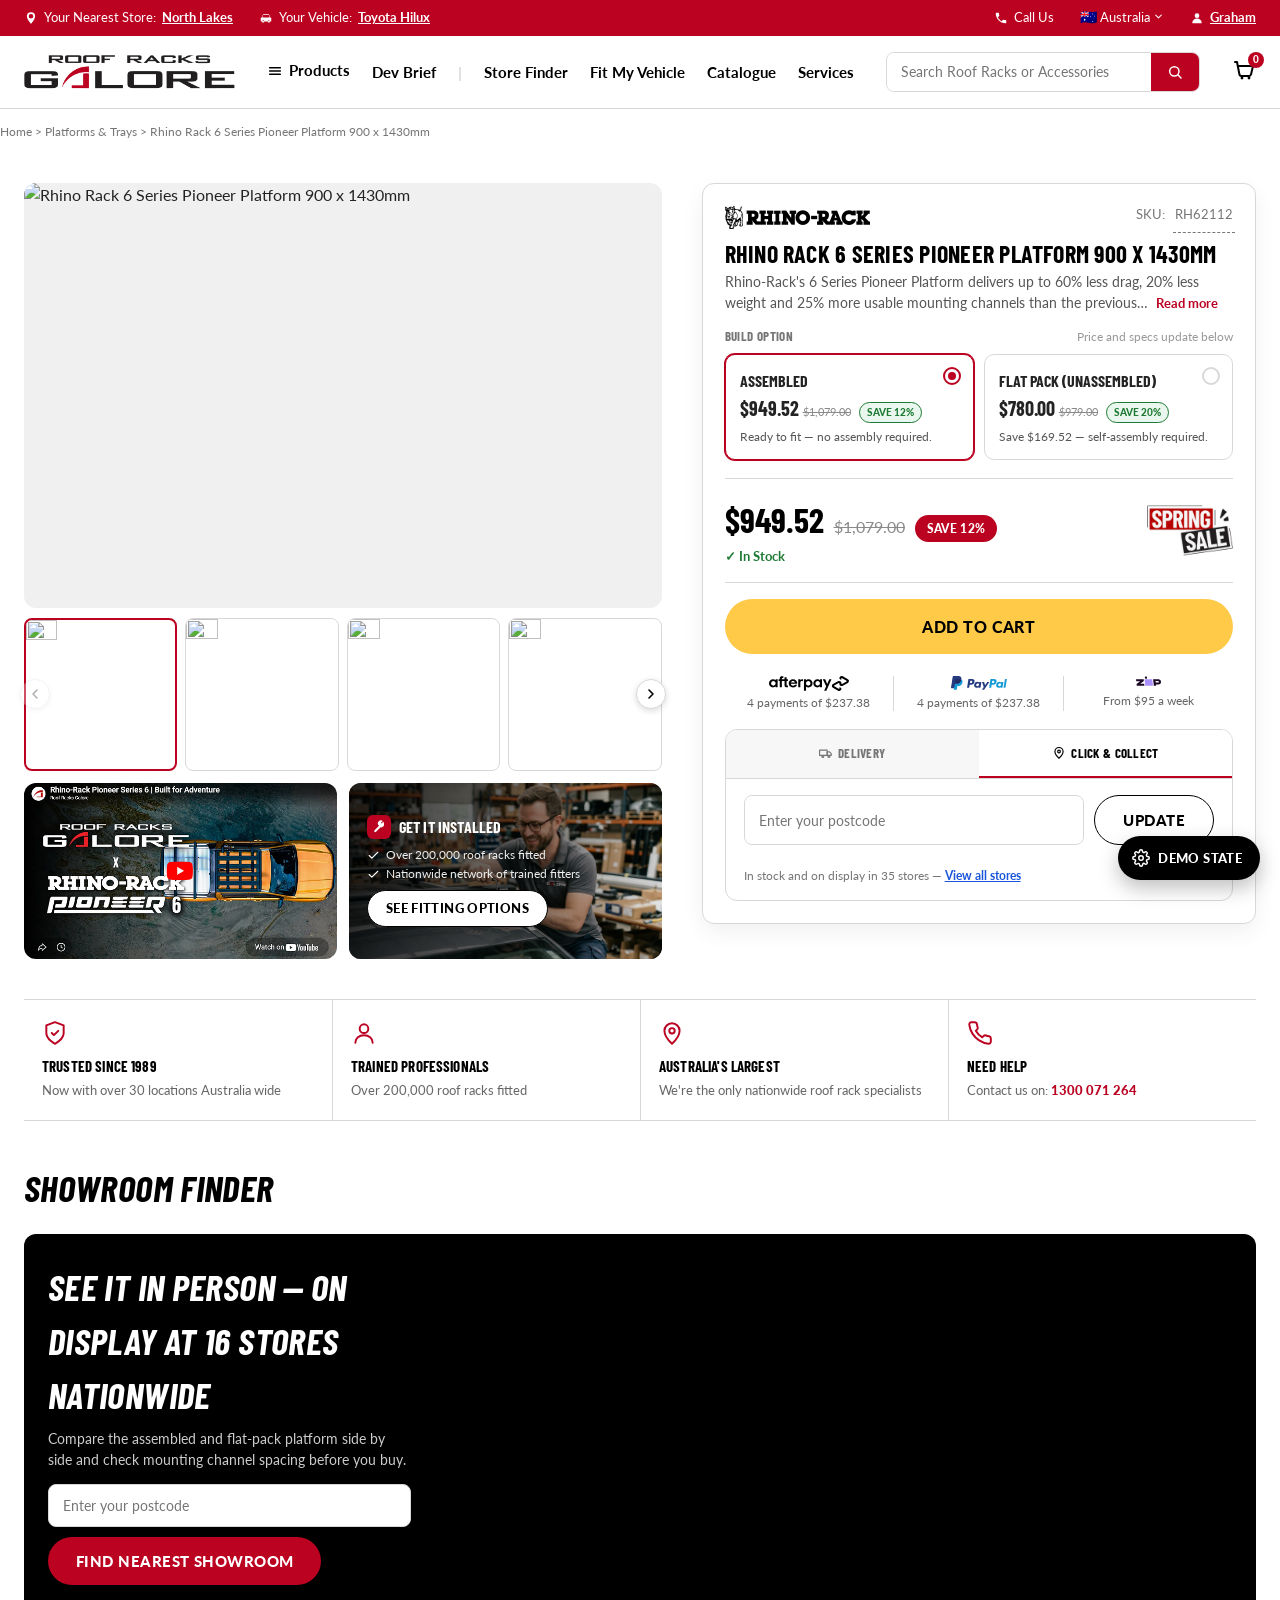
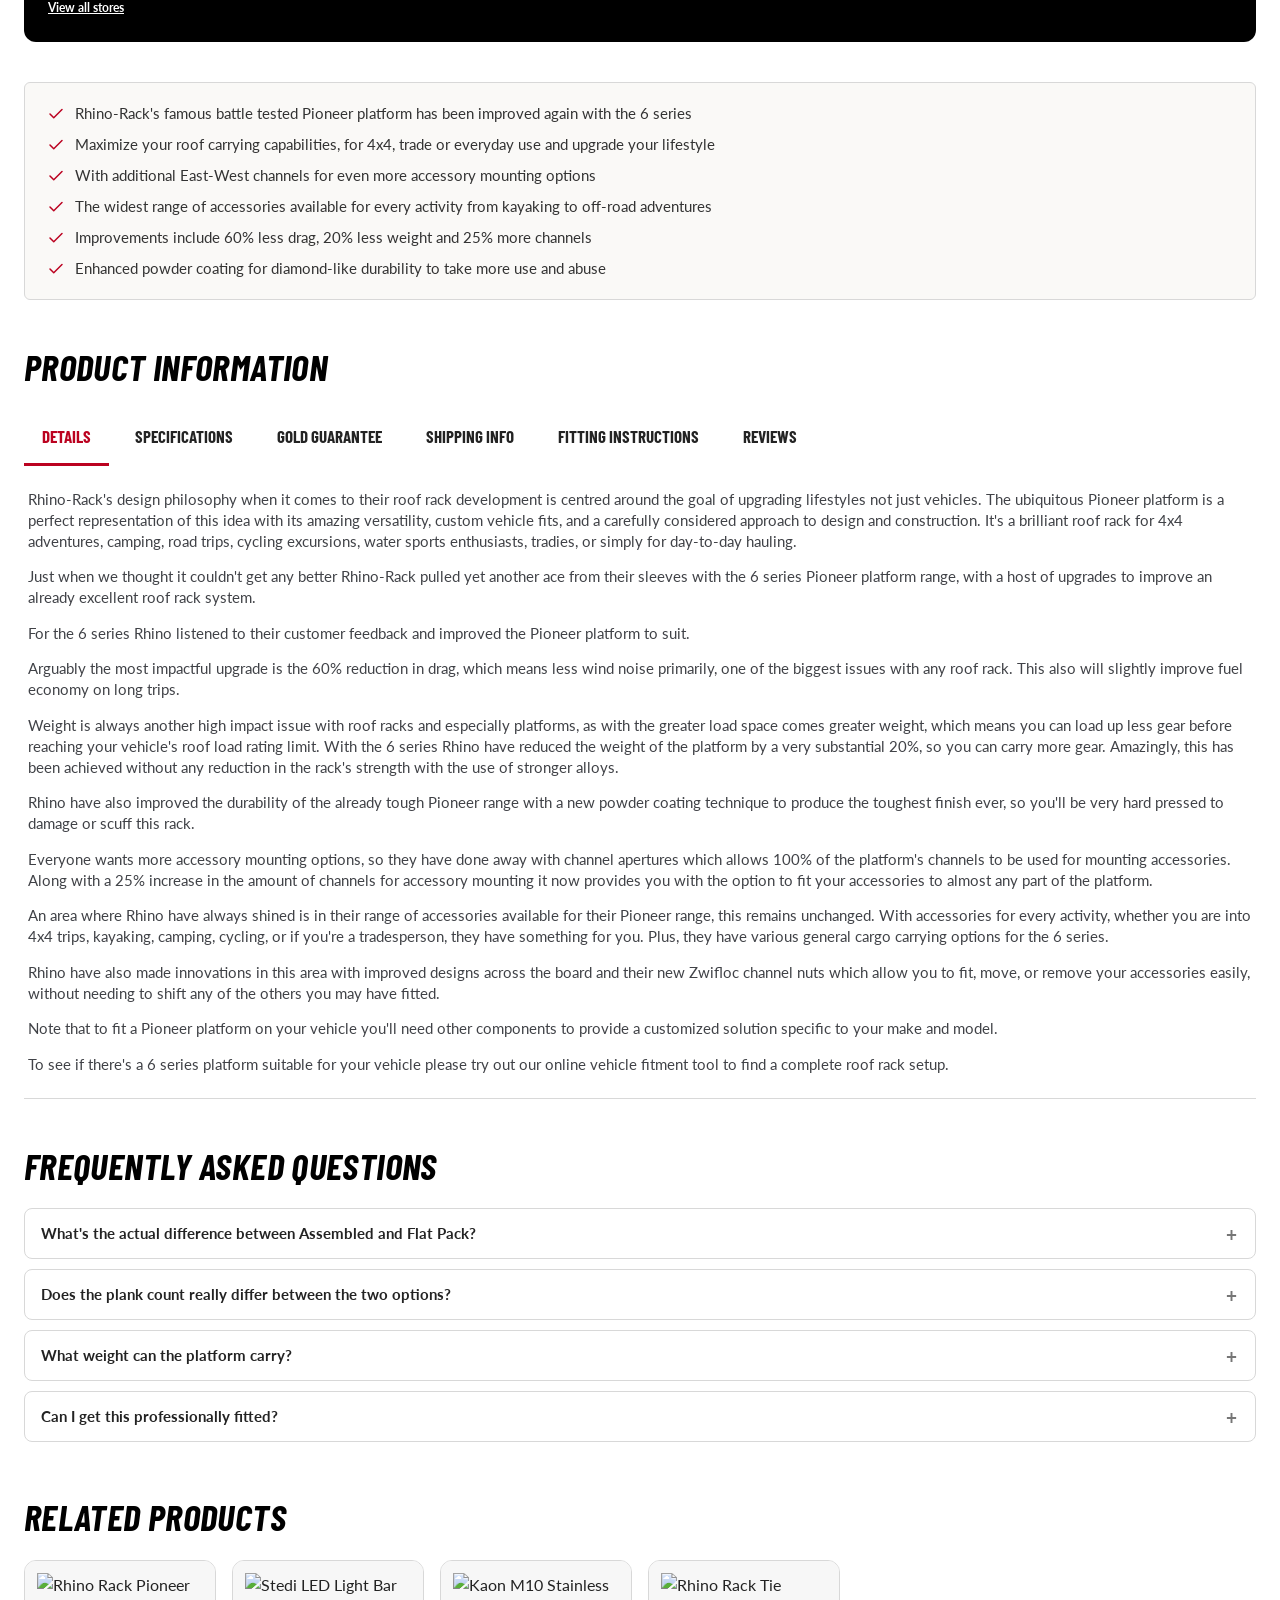
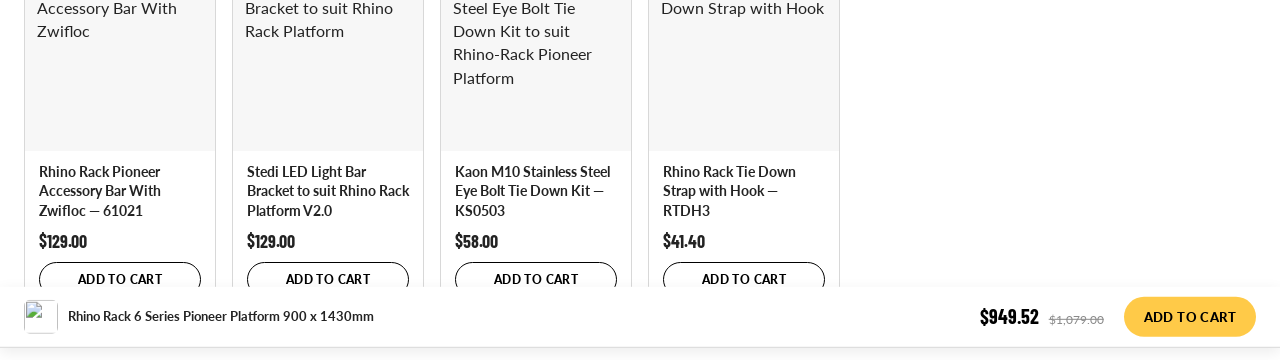
==== commit cb893477: "Section 12 bulk batch: dev-brief fixes, Persistent Bar rollout, FAQPage schema 23 items from spec.md" ====
--- a/prototypes/config-variant/index.html
+++ b/prototypes/config-variant/index.html
@@ -617,6 +617,25 @@
   <button class="btn btn-primary" data-cta-label style="padding:12px 18px;font-size:13px;">Add To Cart</button>
 </div>
 
+<!-- Persistent decision bar (desktop): fitment-free version of Vehicle-Specific's bar
+     (spec.md §12 item 1, 2026-09-12) — thumbnail+name+price+CTA, no fitment/Rack Fit
+     Guarantee badge since this template has no vehicle-fitment concept. Thumbnail/price
+     are id-targeted (not just classed) so renderGallery()/renderPrice() below keep them
+     in sync with the selected variant, same as #mobilePrice already does. -->
+<div class="persistent-bar" id="persistentBar">
+  <div class="wrap persistent-inner">
+    <div class="persistent-product">
+      <img class="persistent-thumb" id="persistentThumb" src="" alt="">
+      <span class="persistent-name">Rhino Rack 6 Series Pioneer Platform 900 x 1430mm</span>
+    </div>
+    <div class="price-row">
+      <span class="price-now" id="persistentPriceNow"></span>
+      <span class="price-was" id="persistentPriceWas"></span>
+    </div>
+    <button class="btn btn-primary" data-cta-label>Add To Cart</button>
+  </div>
+</div>
+
 <script src="../_shared/shared.js"></script>
 <script>
 const MERGED_PRODUCT = {
@@ -738,6 +757,8 @@
 function renderGallery(variant) {
   const mainImg = document.getElementById('mainImg');
   mainImg.src = variant.images[0];
+  const persistentThumb = document.getElementById('persistentThumb');
+  if (persistentThumb) persistentThumb.src = variant.images[0];
   const thumbs = document.getElementById('galleryThumbs');
   thumbs.innerHTML = variant.images.map((src, i) => `<img class="${i===0?'active':''}" src="${src}" onclick="document.getElementById('mainImg').src=this.src; document.querySelectorAll('#galleryThumbs img').forEach(im=>im.classList.remove('active')); this.classList.add('active');">`).join('');
 }
@@ -749,6 +770,10 @@
   document.getElementById('saveBadge').textContent = `Save ${variant.discount_pct}%`;
   document.getElementById('saveBadge').hidden = false;
   document.getElementById('mobilePrice').innerHTML = `${fmtMoney(variant.price_now)} <span style="color:#8a8a8a;font-weight:400;text-decoration:line-through;font-size:11px;">${fmtMoney(variant.price_was)}</span>`;
+  const persistentPriceNow = document.getElementById('persistentPriceNow');
+  const persistentPriceWas = document.getElementById('persistentPriceWas');
+  if (persistentPriceNow) persistentPriceNow.textContent = fmtMoney(variant.price_now);
+  if (persistentPriceWas) persistentPriceWas.textContent = fmtMoney(variant.price_was);
 }
 
 function renderSpecs(variant) {
@@ -771,7 +796,38 @@
   if (typeof reapplyFittedOption === 'function') reapplyFittedOption();
 }
 
-document.addEventListener('DOMContentLoaded', renderAll);
+document.addEventListener('DOMContentLoaded', () => {
+  renderAll();
+  initPersistentBar('.decision-panel', '#persistentBar');
+});
+</script>
+<script type="application/ld+json">
+{
+  "@context": "https://schema.org/",
+  "@type": "FAQPage",
+  "mainEntity": [
+    {
+      "@type": "Question",
+      "name": "What's the actual difference between Assembled and Flat Pack?",
+      "acceptedAnswer": { "@type": "Answer", "text": "The platform and hardware are identical — Assembled arrives pre-built and ready to bolt straight to your crossbars, Flat Pack arrives disassembled at a lower price and takes roughly 30–45 minutes to build using the included instructions." }
+    },
+    {
+      "@type": "Question",
+      "name": "Does the plank count really differ between the two options?",
+      "acceptedAnswer": { "@type": "Answer", "text": "Our current data shows a difference in plank count between the two builds — see the Specifications tab for the exact count on your selected option. We're confirming with the manufacturer whether this is intentional." }
+    },
+    {
+      "@type": "Question",
+      "name": "What weight can the platform carry?",
+      "acceptedAnswer": { "@type": "Answer", "text": "See the Specifications tab for this SKU's rated load capacity — this varies by vehicle roof-load rating as well as the platform itself, so always check your vehicle's own limit too." }
+    },
+    {
+      "@type": "Question",
+      "name": "Can I get this professionally fitted?",
+      "acceptedAnswer": { "@type": "Answer", "text": "Yes — select the \"Get It Fitted\" option where shown, or book fitting in-store after purchase. See the Gold Guarantee tab for what's covered when we fit it for you." }
+    }
+  ]
+}
 </script>
 </body>
 </html>
--- a/prototypes/_shared/shared.css
+++ b/prototypes/_shared/shared.css
@@ -352,8 +352,8 @@
    icon-only version with a title tooltip since there's no room for the caption there. */
 .fitment-wrap{position:relative;}
 .fitment-wrap .fitment{padding-right:50px;}
-.rack-fit-badge{position:absolute;top:50%;right:10px;transform:translateY(-50%);width:32px;height:auto;}
-.rack-fit-badge-icon{width:20px;height:auto;flex:0 0 auto;}
+.rack-fit-badge{position:absolute;top:50%;right:10px;transform:translateY(-50%);width:32px;height:auto;cursor:pointer;}
+.rack-fit-badge-icon{width:20px;height:auto;flex:0 0 auto;cursor:pointer;}
 
 /* Important Vehicle Fit Notes (2026-09-10, Graham Sowerby meeting) — vehicle-specific only,
    model-specific fitment caveats. Distinct amber/warning accent so it doesn't read as
@@ -716,7 +716,7 @@
 /* Discontinued banner — sits above Add to Cart in place of the button/payment-badges
    (which are hidden via .cta-col[hidden] while this state is active), demo admin panel
    "Discontinued" stock-status option, backlog item 23, 2026-09-11. */
-.discontinued-banner{display:flex;align-items:center;gap:8px;font-size:13px;font-weight:700;color:var(--rrg-nofit);background:var(--rrg-nofit-bg);border:1px solid var(--rrg-nofit);border-radius:8px;padding:10px 12px;margin-bottom:10px;}
+.discontinued-banner{display:flex;align-items:center;gap:8px;font-size:13px;font-weight:700;color:#000;background:var(--rrg-nofit-bg);border:1px solid var(--rrg-nofit);border-radius:8px;padding:10px 12px;margin-bottom:10px;}
 
 /* Brand logo — required on every product page, sits at the top of the decision panel.
    Fixed height/auto width made MAXTRAX (and Front Runner, same source aspect ratio)
@@ -813,7 +813,7 @@
 .exdemo-option{border:1px solid var(--rrg-line);border-radius:10px;padding:14px 16px;display:flex;align-items:center;gap:14px;}
 .exdemo-option .eo-img{width:64px;height:64px;object-fit:contain;background:#f7f7f7;border-radius:8px;padding:6px;flex:0 0 auto;}
 .exdemo-option .eo-info{flex:1;min-width:0;}
-.exdemo-option .eo-tag{display:inline-block;font-size:11px;font-weight:900;text-transform:uppercase;letter-spacing:.03em;padding:3px 9px;border-radius:999px;background:var(--rrg-unknown-bg);color:var(--rrg-unknown);border:1px solid var(--rrg-unknown);margin-bottom:6px;}
+.exdemo-option .eo-tag{display:inline-block;white-space:nowrap;font-size:11px;font-weight:900;text-transform:uppercase;letter-spacing:.03em;padding:3px 9px;border-radius:999px;background:var(--rrg-unknown-bg);color:var(--rrg-unknown);border:1px solid var(--rrg-unknown);margin-bottom:6px;}
 .exdemo-option .eo-price{font-family:'Barlow Condensed',sans-serif;font-weight:700;font-size:22px;}
 .exdemo-option .eo-was{font-size:12px;color:#8a8a8a;text-decoration:line-through;margin-left:6px;}
 .exdemo-option .eo-note{font-size:12px;color:#666;margin-top:2px;}
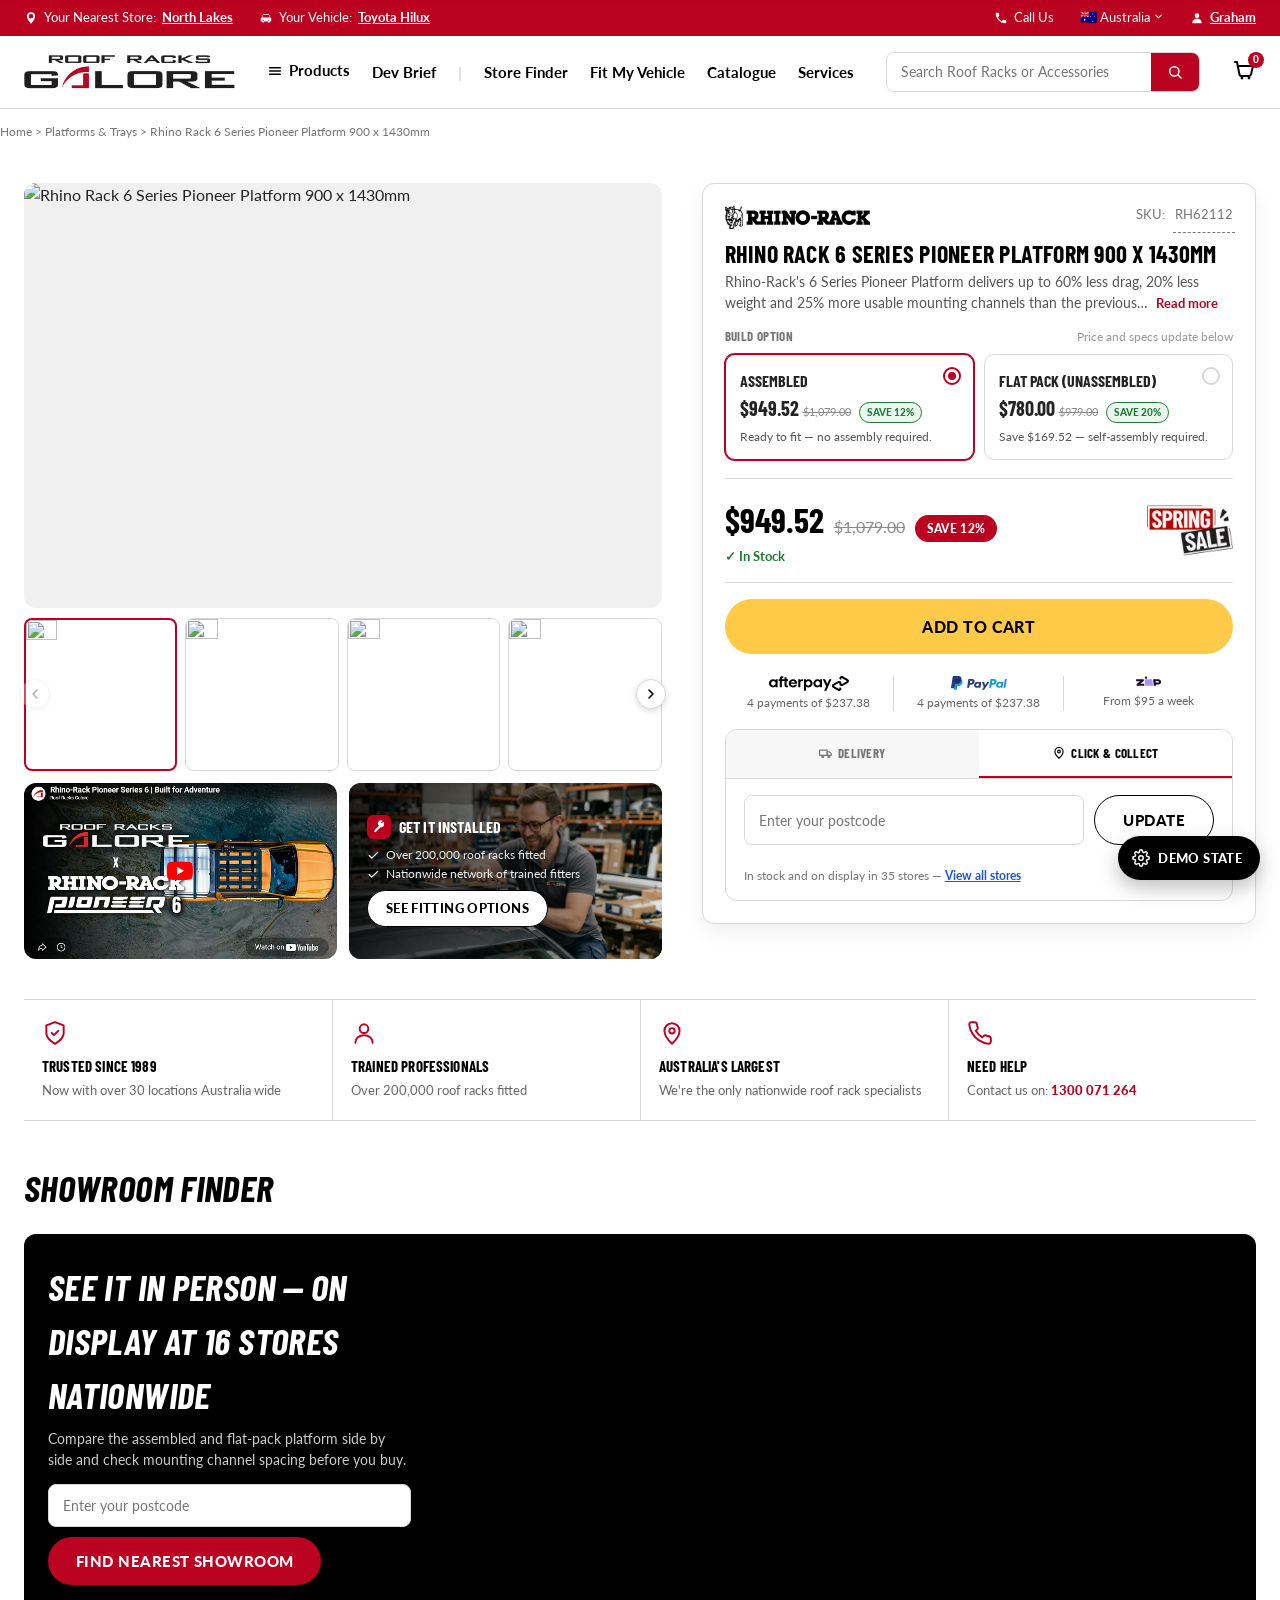
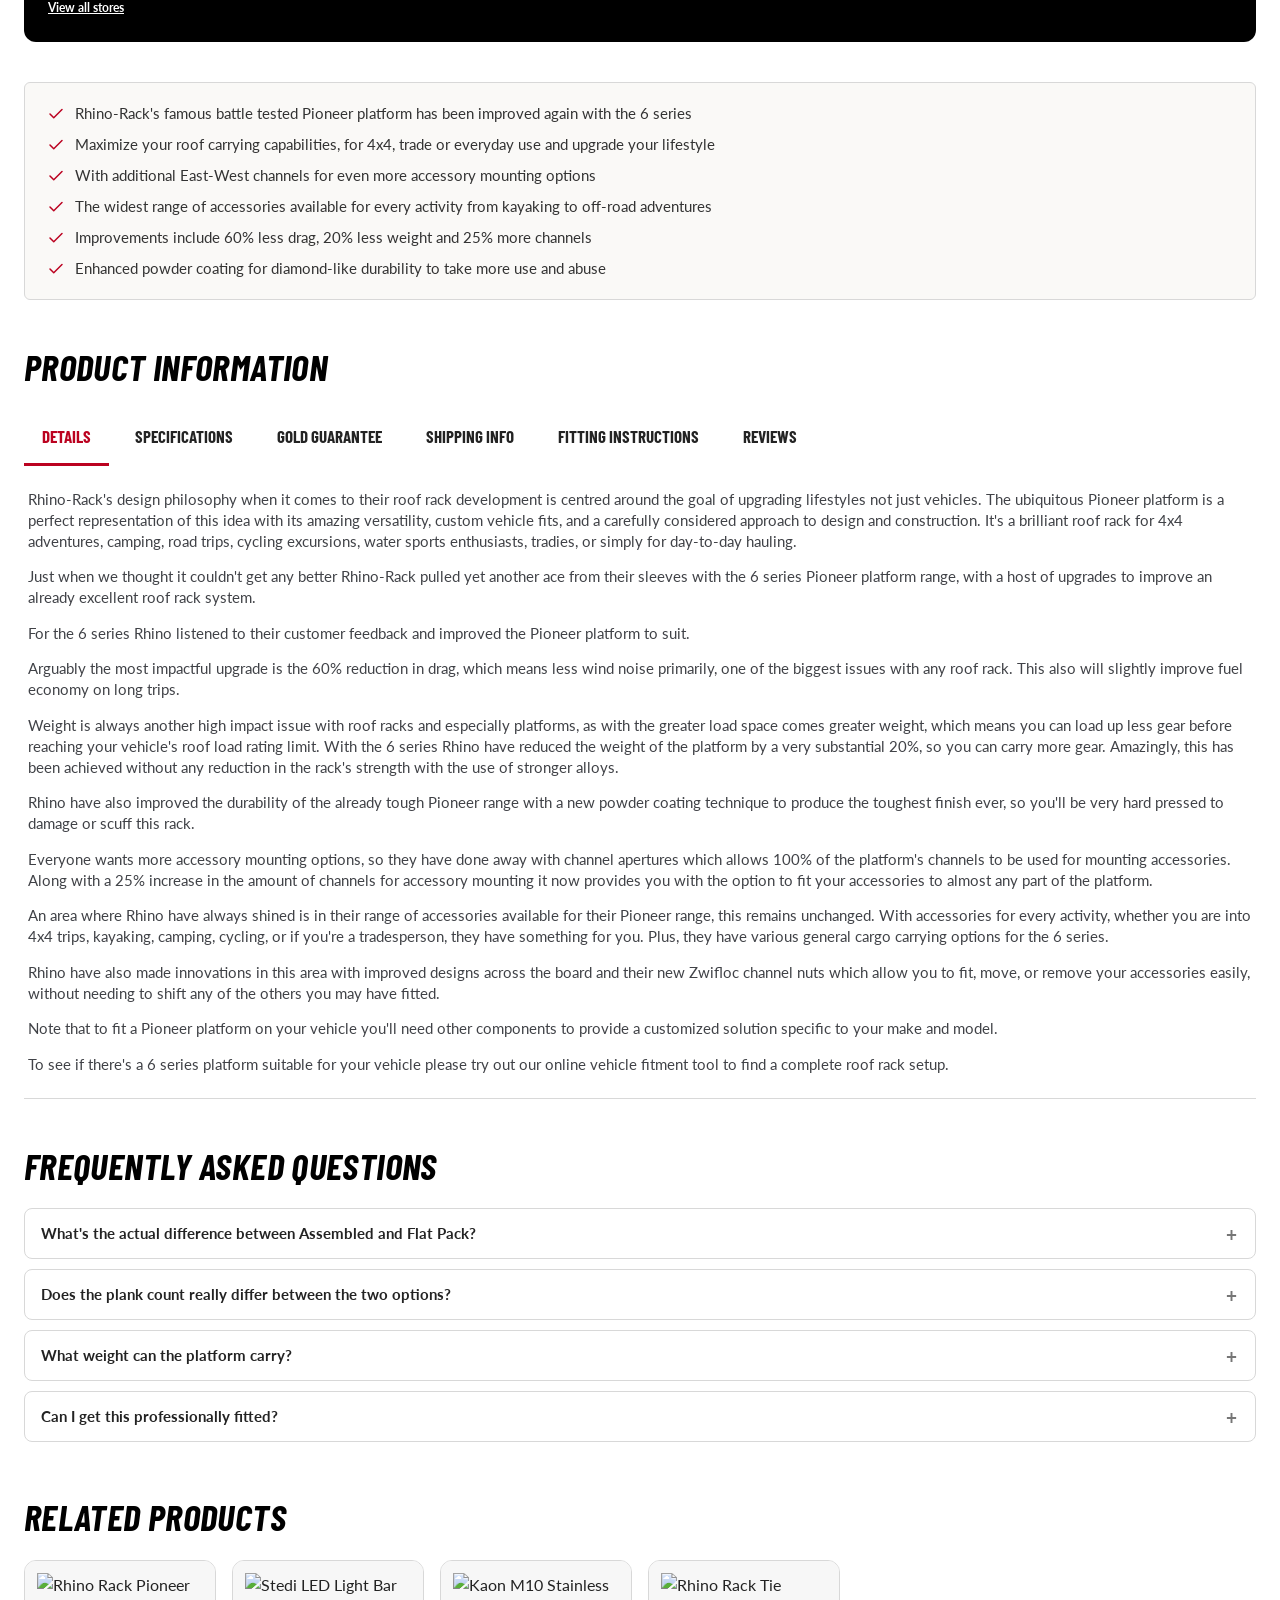
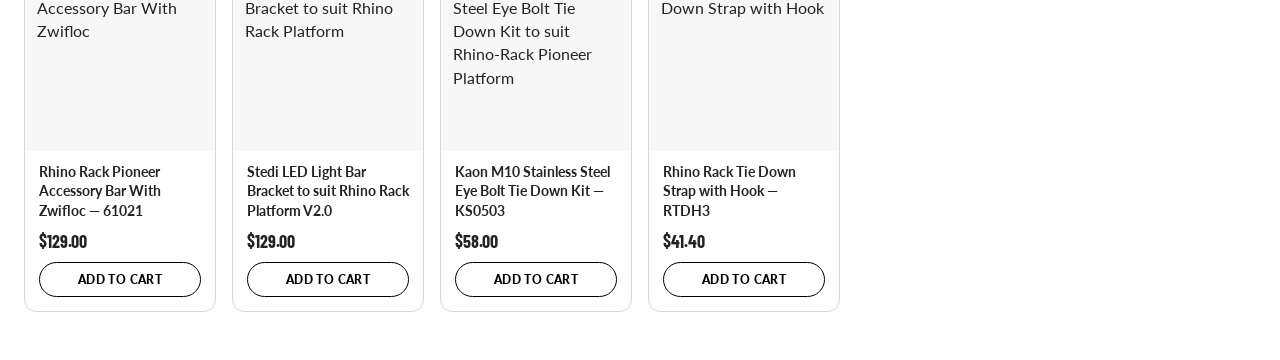
==== commit b943d09b: "Heading-hierarchy audit: fix h1-h6 tag structure on Simple, Config-Variant, Sibling-Color, Grouped-B" ====
--- a/prototypes/config-variant/index.html
+++ b/prototypes/config-variant/index.html
@@ -32,7 +32,7 @@
 
   /* Variant picker — comparison-forward toggle cards */
   .variant-label-row{display:flex;align-items:baseline;justify-content:space-between;margin-bottom:8px;}
-  .variant-label-row h4{font-size:13px;color:#767676;text-transform:uppercase;letter-spacing:.03em;margin:0;}
+  .variant-label-row h3{font-size:13px;color:#767676;text-transform:uppercase;letter-spacing:.03em;margin:0;}
   .variant-help{font-size:11.5px;color:#999;}
   .variant-picker{display:grid;grid-template-columns:1fr 1fr;gap:10px;margin-bottom:18px;}
   .variant-option{border:1.5px solid var(--rrg-line);border-radius:10px;padding:14px;text-align:left;background:#fff;cursor:pointer;position:relative;transition:border-color .15s, box-shadow .15s;}
@@ -176,7 +176,7 @@
       <div class="reviews-strip" data-review-sku="RH62112;RH62112F"><span class="stars" data-stars>★★★★★</span> <span data-review-text>4.5+</span> <a href="#t6" data-jump-tab="t6">See reviews</a></div>
 
       <div class="variant-label-row">
-        <h4>Build Option</h4>
+        <h3>Build Option</h3>
         <span class="variant-help">Price and specs update below</span>
       </div>
       <div class="variant-picker" id="variantPicker"></div>
@@ -256,7 +256,7 @@
   </div>
 
   <section id="showroom" style="margin:40px 0;">
-    <h3 class="showroom-heading">Showroom Finder</h3>
+    <h2 class="showroom-heading">Showroom Finder</h2>
     <div class="showroom-widget split-view">
       <div id="showroomDefaultView">
         <h3>See It In Person — On Display At 16 Stores Nationwide</h3>
@@ -285,12 +285,12 @@
        Panel's "Discontinued" stock status is selected, see applyStockStatus() in
        shared.js. Real, currently-live Pioneer Platform products, not fabricated. -->
   <section class="discontinued-alternates" hidden>
-    <h3 class="related-heading">This product has been discontinued — similar alternatives</h3>
+    <h2 class="related-heading">This product has been discontinued — similar alternatives</h2>
     <div class="related-grid">
       <div class="product-card">
         <img src="https://www.roofracksgalore.com.au/pub/media/catalog/product/R/h/Rhino-Rack-62111-Platforms--Trays._1.jpg" alt="Rhino Rack 6 Series Pioneer Platform 1300 x 1430mm">
         <div class="body">
-          <h5>6 Series Pioneer Platform 1300 x 1430mm — 62111</h5>
+          <h3>6 Series Pioneer Platform 1300 x 1430mm — 62111</h3>
           <div class="price">$1,204.72</div>
           <button class="btn btn-outline btn-block">Add to Cart</button>
         </div>
@@ -298,7 +298,7 @@
       <div class="product-card">
         <img src="https://www.roofracksgalore.com.au/pub/media/catalog/product/R/h/Rhino-Rack-62113-Platforms--Trays._1.jpg" alt="Rhino Rack 6 Series Pioneer Platform 1500 x 1430mm">
         <div class="body">
-          <h5>6 Series Pioneer Platform 1500 x 1430mm — 62113</h5>
+          <h3>6 Series Pioneer Platform 1500 x 1430mm — 62113</h3>
           <div class="price">$1,371.92</div>
           <button class="btn btn-outline btn-block">Add to Cart</button>
         </div>
@@ -306,7 +306,7 @@
       <div class="product-card">
         <img src="https://www.roofracksgalore.com.au/pub/media/catalog/product/R/h/Rhino-Rack-62109-Platforms--Trays._1.jpg" alt="Rhino Rack 6 Series Pioneer Platform 1300 x 1240mm">
         <div class="body">
-          <h5>6 Series Pioneer Platform 1300 x 1240mm — 62109</h5>
+          <h3>6 Series Pioneer Platform 1300 x 1240mm — 62109</h3>
           <div class="price">$1,134.32</div>
           <button class="btn btn-outline btn-block">Add to Cart</button>
         </div>
@@ -325,7 +325,7 @@
 
   <section class="body-cols">
     <div>
-      <h3 class="tabs-heading">Product Information</h3>
+      <h2 class="tabs-heading">Product Information</h2>
       <div class="tabs">
         <input type="radio" name="tabs" id="t1" checked><label for="t1">Details</label>
         <div class="content" id="detailsContent"></div>
@@ -338,19 +338,19 @@
           <p><strong>Standard Rack Guarantee — Fit confidence, always free.</strong> Our Standard Rack Guarantee comes automatically with every roof rack purchase. It ensures your rack fits your vehicle and performs as it should — giving you confidence from day one.</p>
           <p><strong>Gold Rack Guarantee — Book fitting, get total confidence.</strong> When you book your roof racks to be professionally fitted at Roof Racks Galore, you're automatically covered by our Gold Rack Guarantee — the most comprehensive protection for your gear and your journey.</p>
           <div class="details-sub">
-            <h5>Gold Rack Guarantee includes:</h5>
-            <h5>Professional Installation</h5>
+            <h3>Gold Rack Guarantee includes:</h3>
+            <h3>Professional Installation</h3>
             <p>Enjoy complete confidence with a professional fit by our experienced Fit Technicians. With over 30 stores across Australia and New Zealand, we ensure your setup is correct, secure and safe for the long haul — whether you're carrying bikes, boxes, awnings or kayaks.</p>
-            <h5>Rack Check — Yearly Peace of Mind</h5>
+            <h3>Rack Check — Yearly Peace of Mind</h3>
             <p>We don't just fit it and forget it. With the Gold Rack Guarantee, you'll receive:</p>
             <ul>
               <li>A full safety check at time of install</li>
               <li>Annual Rack Health Checks in Year 2 and Year 3</li>
             </ul>
             <p>So you can travel with peace of mind, year after year.</p>
-            <h5>Key Cover — 3 Years of Nationwide Support</h5>
+            <h3>Key Cover — 3 Years of Nationwide Support</h3>
             <p>Lost your rack keys on the road? No problem. Your Gold Guarantee includes Key Cover for 3 years, with up to 2 replacement keys per year. With stores across Australia and New Zealand, help is never far away.</p>
-            <h5>Free Basic Accessory Fitting</h5>
+            <h3>Free Basic Accessory Fitting</h3>
             <p>When your racks are fitted by us, we'll also fit your eligible accessories for free — giving you the reassurance that everything is compatible and fitted safely, no matter the brand. Eligible accessories include:</p>
             <ul>
               <li>Roof boxes</li>
@@ -362,7 +362,7 @@
               <li>Platform accessories (eye bolts, load stops, shovel holders, jerry can holders)</li>
             </ul>
             <p><em>* Please note: Rooftop tents, awnings, ladder slide systems and other technical accessories are excluded. All items must be on the same invoice and fitted at the same time as the roof racks.</em></p>
-            <h5>90-Day Exchanges and Hassle-Free Returns</h5>
+            <h3>90-Day Exchanges and Hassle-Free Returns</h3>
             <p>Not quite right? Changed your mind? With the Gold Rack Guarantee, you're covered for up to 90 days to exchange your racks if they're not the perfect fit for your needs. Returns are simple and supported at any of our locations across Australia and New Zealand.</p>
           </div>
           <p><strong>Nationwide Support. Expert Advice.</strong> With over 30 stores across Australia and New Zealand, our team is here to help you get the right gear, the right fit and the right support — every step of the way.</p>
@@ -408,7 +408,7 @@
           </div>
           <p><strong>Shipping &amp; Delivery Information.</strong> At Roof Racks Galore, we are proud to be Australia's only nationwide roof rack specialists, with over 30 stores across all major Australian cities. Thanks to our extensive network of Distribution Centres located in key states — Queensland, Western Australia, Victoria, New South Wales, South Australia, and the Australian Capital Territory — we offer the fastest and most reliable delivery service in the industry.</p>
           <div class="details-sub">
-            <h5>Why Choose Roof Racks Galore?</h5>
+            <h3>Why Choose Roof Racks Galore?</h3>
             <ul>
               <li><strong>Unmatched Nationwide Coverage:</strong> Our investment in local Distribution Centres means we can rapidly move stock across Australia, ensuring the best availability of products.</li>
               <li><strong>Fast &amp; Reliable Delivery:</strong> We deliver efficiently both through our store network for Click &amp; Collect / Click &amp; Fit and to couriers for home deliveries. Many metro-area orders arrive next business day.</li>
@@ -416,9 +416,9 @@
               <li><strong>Dedicated Delivery Fleet:</strong> We have invested in our own fleet of vehicles that move stock from our Distribution Centres to all our stores every day.</li>
               <li><strong>Exceptional Customer Service:</strong> Our dedicated national customer service team will help and update you every step of the way to ensure that you are happy. If we run into any supply issues, they will work with you to find a solution or alternative option.</li>
             </ul>
-            <h5>Shipping Cost Rules</h5>
+            <h3>Shipping Cost Rules</h3>
             <p>Use our shipping estimator on the product page or during checkout to determine applicable freight costs. For the fastest and most efficient deliveries, we recommend shipping to a business address.</p>
-            <h5>Estimated Delivery Times</h5>
+            <h3>Estimated Delivery Times</h3>
             <table class="specs-table">
               <tr><th scope="row">Metro QLD, NSW, VIC, SA, WA</th><td>Next Business Day – 3 Business Days</td></tr>
               <tr><th scope="row">Regional QLD, NSW, VIC, WA and All of TAS</th><td>3 – 5 Business Days</td></tr>
@@ -427,7 +427,7 @@
             </table>
             <p><em>Delivery time estimates are provided by our couriers and delays may occur due to a number of other factors. There are no deliveries made on Saturdays, Sundays or public holidays by our couriers. Typically, we will despatch orders the next working day. Orders placed on Friday will generally be despatched the following working day (Monday), or the next working day. Orders placed 1 day prior to or on the same day as a public holiday will be despatched the next working day.</em></p>
             <p>No retailer or courier company can ever "guarantee" a next working day delivery. All courier companies occasionally have the same transport problems that can happen to everyone, including but not limited to: snow blocked roads, closed roads, traffic jams, mechanical breakdown, or an inability to find the delivery address or gain access to it. We work with some of the best couriers in the business, and overall they provide an outstanding service. We cannot be held responsible for the consequences of any delay caused by the failure of our contracted couriers to fulfil their obligations, although we will always do all that is reasonable to provide the goods by the time required. Please note that the percentage of delayed deliveries is very small, and the percentage of items lost in transit is all but non-existent.</p>
-            <h5>Contact Us</h5>
+            <h3>Contact Us</h3>
             <p>For any questions regarding your delivery, please contact us:<br>Email: <a href="mailto:help@roofracksgalore.com.au">help@roofracksgalore.com.au</a><br>Phone: 1300 071 264<br>Visit Us: Nearest Store Locator</p>
           </div>
         </div>
@@ -566,7 +566,7 @@
   </section>
 
   <section class="faq-section">
-    <h3 class="faq-heading">Frequently Asked Questions</h3>
+    <h2 class="faq-heading">Frequently Asked Questions</h2>
     <div class="faq-list">
       <details class="faq-item">
         <summary>What's the actual difference between Assembled and Flat Pack?</summary>
@@ -588,23 +588,23 @@
   </section>
 
   <section style="margin:48px 0;">
-    <h3 class="related-heading">Related Products</h3>
+    <h2 class="related-heading">Related Products</h2>
     <div class="related-grid">
       <div class="product-card">
         <img src="https://www.roofracksgalore.com.au/pub/media/catalog/product/cache/7523b1877f1a63c7cb82ba8541af57bb/r/h/rhino-rack-pioneer-accessory-bar-with-zwifloc-61021.jpg" alt="Rhino Rack Pioneer Accessory Bar With Zwifloc">
-        <div class="body"><h5>Rhino Rack Pioneer Accessory Bar With Zwifloc — 61021</h5><div class="price">$129.00</div><button class="btn btn-outline btn-block">Add to Cart</button></div>
+        <div class="body"><h3>Rhino Rack Pioneer Accessory Bar With Zwifloc — 61021</h3><div class="price">$129.00</div><button class="btn btn-outline btn-block">Add to Cart</button></div>
       </div>
       <div class="product-card">
         <img src="https://www.roofracksgalore.com.au/pub/media/catalog/product/cache/7523b1877f1a63c7cb82ba8541af57bb/s/t/stedi-led-light-bar-bracket-to-suit-rhino-rack-platform-v2-0-brkrhino-rack.jpg" alt="Stedi LED Light Bar Bracket to suit Rhino Rack Platform">
-        <div class="body"><h5>Stedi LED Light Bar Bracket to suit Rhino Rack Platform V2.0</h5><div class="price">$129.00</div><button class="btn btn-outline btn-block">Add to Cart</button></div>
+        <div class="body"><h3>Stedi LED Light Bar Bracket to suit Rhino Rack Platform V2.0</h3><div class="price">$129.00</div><button class="btn btn-outline btn-block">Add to Cart</button></div>
       </div>
       <div class="product-card">
         <img src="https://www.roofracksgalore.com.au/pub/media/catalog/product/cache/7523b1877f1a63c7cb82ba8541af57bb/k/a/kaon-m10-stainless-steel-eye-bolt-tie-down-kit-to-suit-rhino-rack-pioneer-platform-ks0503.jpg" alt="Kaon M10 Stainless Steel Eye Bolt Tie Down Kit to suit Rhino-Rack Pioneer Platform">
-        <div class="body"><h5>Kaon M10 Stainless Steel Eye Bolt Tie Down Kit — KS0503</h5><div class="price">$58.00</div><button class="btn btn-outline btn-block">Add to Cart</button></div>
+        <div class="body"><h3>Kaon M10 Stainless Steel Eye Bolt Tie Down Kit — KS0503</h3><div class="price">$58.00</div><button class="btn btn-outline btn-block">Add to Cart</button></div>
       </div>
       <div class="product-card">
         <img src="https://www.roofracksgalore.com.au/pub/media/catalog/product/cache/7523b1877f1a63c7cb82ba8541af57bb/r/h/rhino-rack-tie-down-strap-with-hook-rtdh3.jpg" alt="Rhino Rack Tie Down Strap with Hook">
-        <div class="body"><h5>Rhino Rack Tie Down Strap with Hook — RTDH3</h5><div class="price">$41.40</div><button class="btn btn-outline btn-block">Add to Cart</button></div>
+        <div class="body"><h3>Rhino Rack Tie Down Strap with Hook — RTDH3</h3><div class="price">$41.40</div><button class="btn btn-outline btn-block">Add to Cart</button></div>
       </div>
     </div>
   </section>
@@ -712,7 +712,7 @@
       details_html: `
         <p>The Pioneer 6 Platform is the ultimate roof rack that expands your adventures-not just your vehicle's capabilities. Designed to be the pinnacle of engineering, the Pioneer 6 Platform is a leap ahead of our already impressive predecessors and challenges the boundaries of aerodynamics and durability. Born for the trailblazers, forged without compromise, the Pioneer 6 Platform isn't just an extension of your vehicle-it's an expansion of your potential.</p>
         <p>Our strongest and most versatile roof rack ever, yet it still boasts up to a 60% reduction in drag, a 20% reduction in weight, and 25% more usable channels-enabling every inch of the platform to be utilised for mounting accessories. Quieter and lighter than ever, our unique alloy components and scuff-resistant coating ensure there's no compromise on quality, allowing you to load more than ever before without sacrificing your gear for adventure. With integrated wiring capabilities, additional east/west mounting channels, and the most comprehensive ecosystem of accessories on the market, the Pioneer 6 Platform makes you the Pioneer of your adventure!</p>
-        <h5>Quietest &amp; lightest Rhino-Rack Pioneer Platform&hellip; Ever!</h5>
+        <h3>Quietest &amp; lightest Rhino-Rack Pioneer Platform&hellip; Ever!</h3>
         <ul>
           <li>Up to 60% reduction in drag from its predecessor</li>
           <li>Stronger alloys that maintain strength but reduce weight by 20% too</li>
--- a/prototypes/_shared/shared.css
+++ b/prototypes/_shared/shared.css
@@ -616,23 +616,17 @@
 [data-admin-video]{margin-top:10px;}
 
 /* Fitted Photos Gallery — "Gallery" panel widget (2026-09-10, matched to a live-site
-   Figma reference). Vehicle-specific only. Colours are driven entirely by --fg-* custom
-   properties on .fit-gallery-panel so the red/non-red admin toggle (.red modifier) and
-   both placements (default = full width above tabs; .fit-gallery-section.nested = inside
-   the gallery column, see applyFitGalleryPlacement() in shared.js) share one set of rules. */
+   Figma reference; final design locked in 2026-09-12, spec.md Section 12 item 5: full
+   width above the Trust Row, non-red, permanently — the placement/red-background Demo
+   State Panel toggles that previously existed to help decide this have been removed).
+   Vehicle-specific only. Colours still run through --fg-* custom properties rather than
+   being inlined directly, in case a future design pass needs to vary them again. */
 .fit-gallery-panel{
   --fg-bg:#fff; --fg-fg:var(--rrg-black); --fg-link:var(--rrg-red);
   --fg-btn-bg:var(--rrg-black); --fg-btn-fg:#fff;
   --fg-dot:rgba(0,0,0,.18); --fg-dot-active:var(--rrg-black);
   --fg-nav-bg:rgba(255,255,255,.9); --fg-nav-fg:var(--rrg-black); --fg-nav-border:var(--rrg-line);
   background:var(--fg-bg);color:var(--fg-fg);border:1px solid var(--rrg-line);border-radius:var(--radius);padding:22px 24px 24px;
-}
-.fit-gallery-panel.red{
-  --fg-bg:var(--rrg-red); --fg-fg:#fff; --fg-link:#fff;
-  --fg-btn-bg:#fff; --fg-btn-fg:var(--rrg-black);
-  --fg-dot:rgba(255,255,255,.35); --fg-dot-active:#fff;
-  --fg-nav-bg:rgba(0,0,0,.35); --fg-nav-fg:#fff; --fg-nav-border:transparent;
-  border-color:transparent;
 }
 .fit-gallery-head{display:flex;align-items:center;gap:16px;flex-wrap:wrap;margin-bottom:16px;}
 .fit-gallery-title{display:flex;align-items:center;gap:10px;}
@@ -644,7 +638,6 @@
 .fit-gallery-track{display:flex;gap:10px;overflow-x:auto;scroll-snap-type:x mandatory;scrollbar-width:none;-webkit-overflow-scrolling:touch;}
 .fit-gallery-track::-webkit-scrollbar{display:none;}
 .fit-gallery-track img{flex:0 0 calc((100% - 60px)/7);aspect-ratio:16/9;object-fit:cover;border-radius:10px;background:#eee;scroll-snap-align:start;}
-.fit-gallery-section.nested .fit-gallery-track img{flex:0 0 calc((100% - 30px)/4);}
 .fit-gallery-nav{display:none;position:absolute;top:50%;transform:translateY(-50%);width:32px;height:32px;border-radius:50%;background:var(--fg-nav-bg);color:var(--fg-nav-fg);border:1px solid var(--fg-nav-border);align-items:center;justify-content:center;font-size:18px;line-height:1;cursor:pointer;z-index:2;}
 .fit-gallery-nav:disabled{opacity:.3;cursor:default;}
 .fit-gallery-nav.prev{left:-4px;}
@@ -744,11 +737,18 @@
 /* Package contents (vehicle-specific kits) — each included item with its own SKU + copy
    button, so instore staff can copy individual part numbers without hunting through specs */
 .package-items{margin:16px 0;border:1px solid var(--rrg-line);border-radius:10px;overflow:hidden;}
-.package-items h5{font-size:12px;text-transform:uppercase;letter-spacing:.04em;color:#767676;padding:10px 12px;margin:0;background:#f7f7f7;border-bottom:1px solid var(--rrg-line);font-family:'Barlow Condensed',sans-serif;font-weight:700;}
+.package-items h3{font-size:12px;text-transform:uppercase;letter-spacing:.04em;color:#767676;padding:10px 12px;margin:0;background:#f7f7f7;border-bottom:1px solid var(--rrg-line);font-family:'Barlow Condensed',sans-serif;font-weight:700;}
 .package-item{display:flex;align-items:center;justify-content:space-between;gap:10px;padding:9px 12px;font-size:12.5px;border-top:1px solid var(--rrg-line);}
 .package-item:first-of-type{border-top:none;}
 .package-item .pi-name{flex:1;color:#333;text-decoration:none;}
 .package-item .pi-name:hover{text-decoration:underline;}
+/* Tab-panel sub-headings (Details/Gold Guarantee/Shipping Info content) were plain <h5>
+   with no rule of their own, relying entirely on the browser's UA-default h5 styling
+   (not the shared h1-h4 Barlow Condensed/uppercase rule above). Promoted to <h3> for a
+   correct heading outline (spec.md backlog item 12-6) — this reproduces that exact
+   UA-default look (relative sizing/margin, not the shared heading treatment) so nothing
+   visually changes. */
+.details-sub h3{font-family:'Lato',Arial,Helvetica,sans-serif;font-weight:700;font-size:.83em;text-transform:none;letter-spacing:normal;margin:1.67em 0;color:inherit;}
 /* Quantity per row (2026-09-10, Graham Sowerby meeting) — so a customer adding what looks
    like one product isn't confused when a multi-part kit arrives with no visible reason
    why. Real per-component quantities aren't confirmed by the client yet — see spec.md §7. */
@@ -790,12 +790,6 @@
 .admin-radio-row{display:flex;flex-direction:column;gap:6px;margin:8px 0 0;padding-top:8px;border-top:1px dashed #eee;}
 .admin-radio-row label{display:flex;align-items:center;gap:8px;font-size:12.5px;color:#333;cursor:pointer;}
 
-/* Fitted Photos Gallery — nested layout (2026-09-10 client ask): when #fitGallerySection
-   sits inside the gallery column (under the main gallery/thumbs/install row) instead of its
-   default full-width position above the tabs. Photo-count/track sizing lives with the rest
-   of the .fit-gallery-panel rules above; this is just outer spacing. */
-.fit-gallery-section.nested{margin:16px 0 0;}
-
 /* Ex-Demo slide-out — right-edge drawer, backlog item 4 (2026-09-11: replaces the previous
    centered modal to match the Store Slide-out pattern below). Structurally identical to
    .store-slideout* — same backdrop/drawer/transition/close-button rules, just its own
@@ -806,7 +800,7 @@
 .exdemo-slideout{position:fixed;top:0;right:0;bottom:0;width:380px;max-width:90vw;background:#fff;box-shadow:-16px 0 40px rgba(0,0,0,.25);transform:translateX(100%);transition:transform .25s ease;display:flex;flex-direction:column;}
 .exdemo-slideout-backdrop.open .exdemo-slideout{transform:translateX(0);}
 .exdemo-slideout-head{display:flex;align-items:flex-start;justify-content:space-between;gap:12px;padding:20px 22px;border-bottom:1px solid var(--rrg-line);flex:0 0 auto;}
-.exdemo-slideout-head h3{font-size:19px;margin:0 0 4px;}
+.exdemo-slideout-head h2{font-size:19px;margin:0 0 4px;}
 .exdemo-slideout-head p{font-size:12.5px;color:#666;margin:0;}
 .exdemo-slideout-close{background:#f2f2f2;border:none;border-radius:50%;width:48px;height:48px;font-size:16px;flex:0 0 auto;color:#333;}
 .exdemo-slideout-body{padding:16px 22px 22px;overflow-y:auto;display:flex;flex-direction:column;gap:12px;flex:1 1 auto;}
@@ -868,7 +862,7 @@
 .store-slideout{position:fixed;top:0;right:0;bottom:0;width:380px;max-width:90vw;background:#fff;box-shadow:-16px 0 40px rgba(0,0,0,.25);transform:translateX(100%);transition:transform .25s ease;display:flex;flex-direction:column;}
 .store-slideout-backdrop.open .store-slideout{transform:translateX(0);}
 .store-slideout-head{display:flex;align-items:center;justify-content:space-between;padding:20px 22px;border-bottom:1px solid var(--rrg-line);flex:0 0 auto;}
-.store-slideout-head h3{font-size:19px;margin:0;}
+.store-slideout-head h2{font-size:19px;margin:0;}
 .store-slideout-close{background:#f2f2f2;border:none;border-radius:50%;width:48px;height:48px;font-size:16px;color:#333;flex:0 0 auto;}
 .store-slideout-body{padding:16px 22px 22px;overflow-y:auto;display:flex;flex-direction:column;gap:6px;flex:1 1 auto;}
 /* Groups (2026-09-11, backlog item 14): native <details>/<summary>, same no-JS accordion
@@ -888,6 +882,57 @@
 .dc-store .store-phone,.dc-store .store-map-link{display:inline-block;font-size:12px;font-weight:700;text-decoration:underline;padding:8px 0;margin:-8px 12px -8px 0;}
 .dc-store .store-phone{color:var(--rrg-black);}
 .dc-store .store-map-link{color:#1A56DB;}
+
+/* Fitted Photos Gallery slide-out — right-edge drawer, "View All In-store Fitments" from
+   the Fitted Photos Gallery panel (vehicle-specific only). Same backdrop/drawer/transition
+   convention as .store-slideout*/.exdemo-slideout* above (independent instance), but wider
+   since it holds a photo grid rather than a text list. */
+.fit-gallery-slideout-backdrop{position:fixed;inset:0;background:rgba(0,0,0,.45);z-index:75;opacity:0;pointer-events:none;transition:opacity .2s ease;}
+.fit-gallery-slideout-backdrop.open{opacity:1;pointer-events:auto;}
+.fit-gallery-slideout{position:fixed;top:0;right:0;bottom:0;width:600px;max-width:90vw;background:#fff;box-shadow:-16px 0 40px rgba(0,0,0,.25);transform:translateX(100%);transition:transform .25s ease;display:flex;flex-direction:column;}
+.fit-gallery-slideout-backdrop.open .fit-gallery-slideout{transform:translateX(0);}
+.fit-gallery-slideout-head{display:flex;align-items:center;justify-content:space-between;padding:20px 22px;border-bottom:1px solid var(--rrg-line);flex:0 0 auto;}
+.fit-gallery-slideout-head h2{font-size:19px;margin:0;}
+.fit-gallery-slideout-close{background:#f2f2f2;border:none;border-radius:50%;width:48px;height:48px;font-size:16px;color:#333;flex:0 0 auto;}
+.fit-gallery-slideout-body{padding:16px 22px 22px;overflow-y:auto;flex:1 1 auto;display:grid;grid-template-columns:repeat(auto-fill,minmax(140px,1fr));gap:10px;align-content:start;}
+.fit-gallery-slideout-body img{width:100%;aspect-ratio:16/9;object-fit:cover;border-radius:10px;background:#eee;}
+.fit-gallery-slideout-body img[data-fgs-open-index]{cursor:pointer;transition:opacity .15s ease;}
+.fit-gallery-slideout-body img[data-fgs-open-index]:hover{opacity:.8;}
+
+/* "Back to Grid View" link — swaps into the slide-out head in place of the title (both
+   toggled via [hidden]) once a fitment detail is open, see renderFitGallerySlideoutDetail()/
+   renderFitGallerySlideoutGrid() in shared.js. */
+.fgs-back-link{display:flex;align-items:center;gap:8px;background:none;border:none;color:var(--rrg-red);font-weight:700;font-size:14px;cursor:pointer;padding:0;}
+.fgs-back-link svg{width:15px;height:15px;flex:0 0 auto;}
+
+/* Fitment detail view — one photo's "Browse Fitment" popup, matching the live site's own
+   reference. Body switches to a simple flex column (overriding the grid display above via
+   the extra .fgs-detail-body class) since it's a single-column detail layout, not a grid. */
+.fgs-detail-body{display:flex;flex-direction:column;gap:16px;}
+.fgs-browse-bar{display:flex;align-items:center;justify-content:space-between;background:#f4f4f4;border-radius:8px;padding:10px 14px;font-size:13px;color:#555;}
+.fgs-browse-bar strong{color:var(--rrg-black);}
+.fgs-fit-id{font-weight:700;color:var(--rrg-black);}
+.fgs-nav-row{display:flex;gap:10px;}
+.fgs-nav-row .btn{flex:1 1 0;padding:10px;font-size:13px;}
+.fgs-nav-row .btn:disabled{opacity:.35;cursor:default;}
+.fgs-main-image img{width:100%;aspect-ratio:4/3;object-fit:cover;border-radius:10px;background:#eee;}
+.fgs-thumbs{display:grid;grid-template-columns:repeat(4,1fr);gap:8px;}
+.fgs-thumbs img{width:100%;aspect-ratio:4/3;object-fit:cover;border-radius:8px;background:#eee;}
+.fgs-product-title{margin:0;font-size:17px;line-height:1.3;}
+.fgs-vehicle-line{display:flex;align-items:center;gap:8px;color:#555;font-size:13.5px;}
+.fgs-vehicle-line svg{width:16px;height:16px;flex:0 0 auto;color:#888;}
+.fgs-components{border-top:1px solid var(--rrg-line);padding-top:12px;}
+.fgs-components h4{margin:0 0 8px;font-size:12px;text-transform:uppercase;letter-spacing:.04em;color:#767676;}
+.fgs-component-row{display:flex;align-items:center;justify-content:space-between;gap:10px;padding:8px 0;border-bottom:1px solid #f0f0f0;font-size:13.5px;}
+.fgs-component-row:last-child{border-bottom:none;}
+.fgs-c-qty{background:var(--rrg-black);color:#fff;border-radius:999px;padding:2px 9px;font-size:11px;font-weight:700;flex:0 0 auto;}
+.fgs-note{font-size:12px;color:#888;line-height:1.5;margin:0;}
+.fgs-back-to-product{width:100%;}
+
+/* Brief highlight when "Back to Product" returns focus to the Decision Panel, so the jump
+   reads as intentional rather than a silent scroll. Timed to match the setTimeout in
+   closeFitGallerySlideoutAndReturn() (shared.js). */
+.decision-panel.fgs-highlight{outline:2px solid var(--rrg-gold);outline-offset:4px;transition:outline-color .3s ease;}
 
 /* Showroom Finder — prominent trust CTA, not a plain widget */
 .showroom-widget{background:var(--rrg-black);color:#fff;border-radius:var(--radius);padding:26px 28px;margin-top:20px;}
@@ -951,7 +996,7 @@
 }
 
 /* Persistent decision bar — appears once the primary decision panel scrolls out of view */
-.persistent-bar{position:fixed;left:0;right:0;background:#fff;border-bottom:1px solid var(--rrg-line);box-shadow:0 4px 14px rgba(0,0,0,.08);z-index:35;transform:translateY(-120%);transition:transform .25s ease;}
+.persistent-bar{position:fixed;top:0;left:0;right:0;background:#fff;border-bottom:1px solid var(--rrg-line);box-shadow:0 4px 14px rgba(0,0,0,.08);z-index:35;transform:translateY(-120%);transition:transform .25s ease;}
 .persistent-bar .persistent-inner{display:flex;align-items:center;gap:20px;padding:10px 24px;}
 .persistent-bar.visible{transform:translateY(0);}
 /* Fitment box now shares the row with .persistent-product instead of taking the whole
@@ -1017,7 +1062,7 @@
 .product-card{border:1px solid var(--rrg-line);border-radius:var(--radius);overflow:hidden;background:#fff;display:flex;flex-direction:column;}
 .product-card img{aspect-ratio:1/1;object-fit:contain;background:#f7f7f7;padding:12px;}
 .product-card .body{padding:12px 14px 14px;flex:1;display:flex;flex-direction:column;}
-.product-card h5{font-family:'Lato',sans-serif;text-transform:none;font-weight:700;font-size:13.5px;margin:0 0 6px;flex:1;letter-spacing:0;}
+.product-card h3{font-family:'Lato',sans-serif;text-transform:none;font-weight:700;font-size:13.5px;margin:0 0 6px;flex:1;letter-spacing:0;color:#232323;}
 .product-card .price{font-family:'Barlow Condensed',sans-serif;font-weight:700;font-size:18px;margin-bottom:8px;}
 .product-card .btn{padding:9px 12px;font-size:12px;}
 
@@ -1092,7 +1137,7 @@
   .usp-item p{font-size:16px!important;}
   .vehicle-fit-notes{font-size:15px!important;}
   .dc-option,.dc-store{font-size:15px!important;}
-  .product-card h5{font-size:14.5px!important;}
+  .product-card h3{font-size:14.5px!important;}
   /* Inputs specifically need >=16px on iOS Safari, or focusing one auto-zooms the whole
      page in — a real, well-known mobile bug, not just a readability nicety here. */
   .dc-input{font-size:16px!important;}
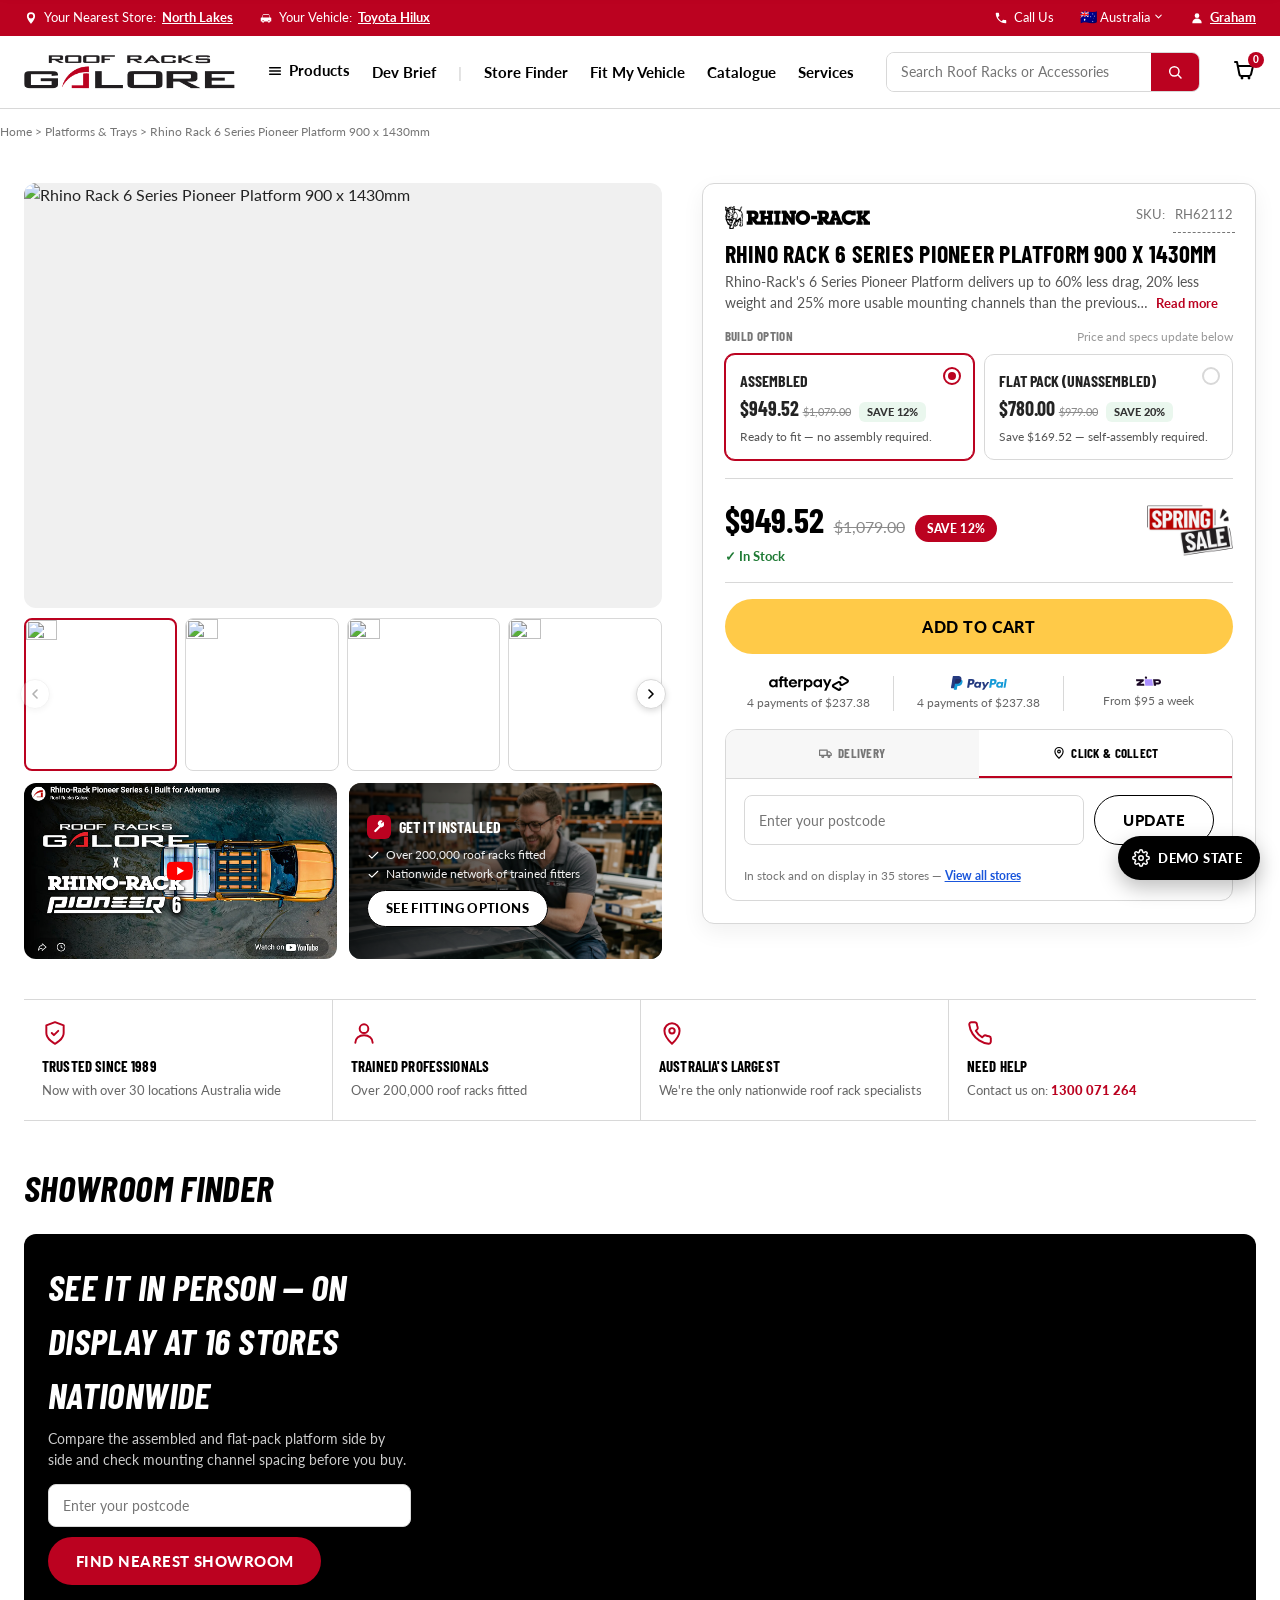
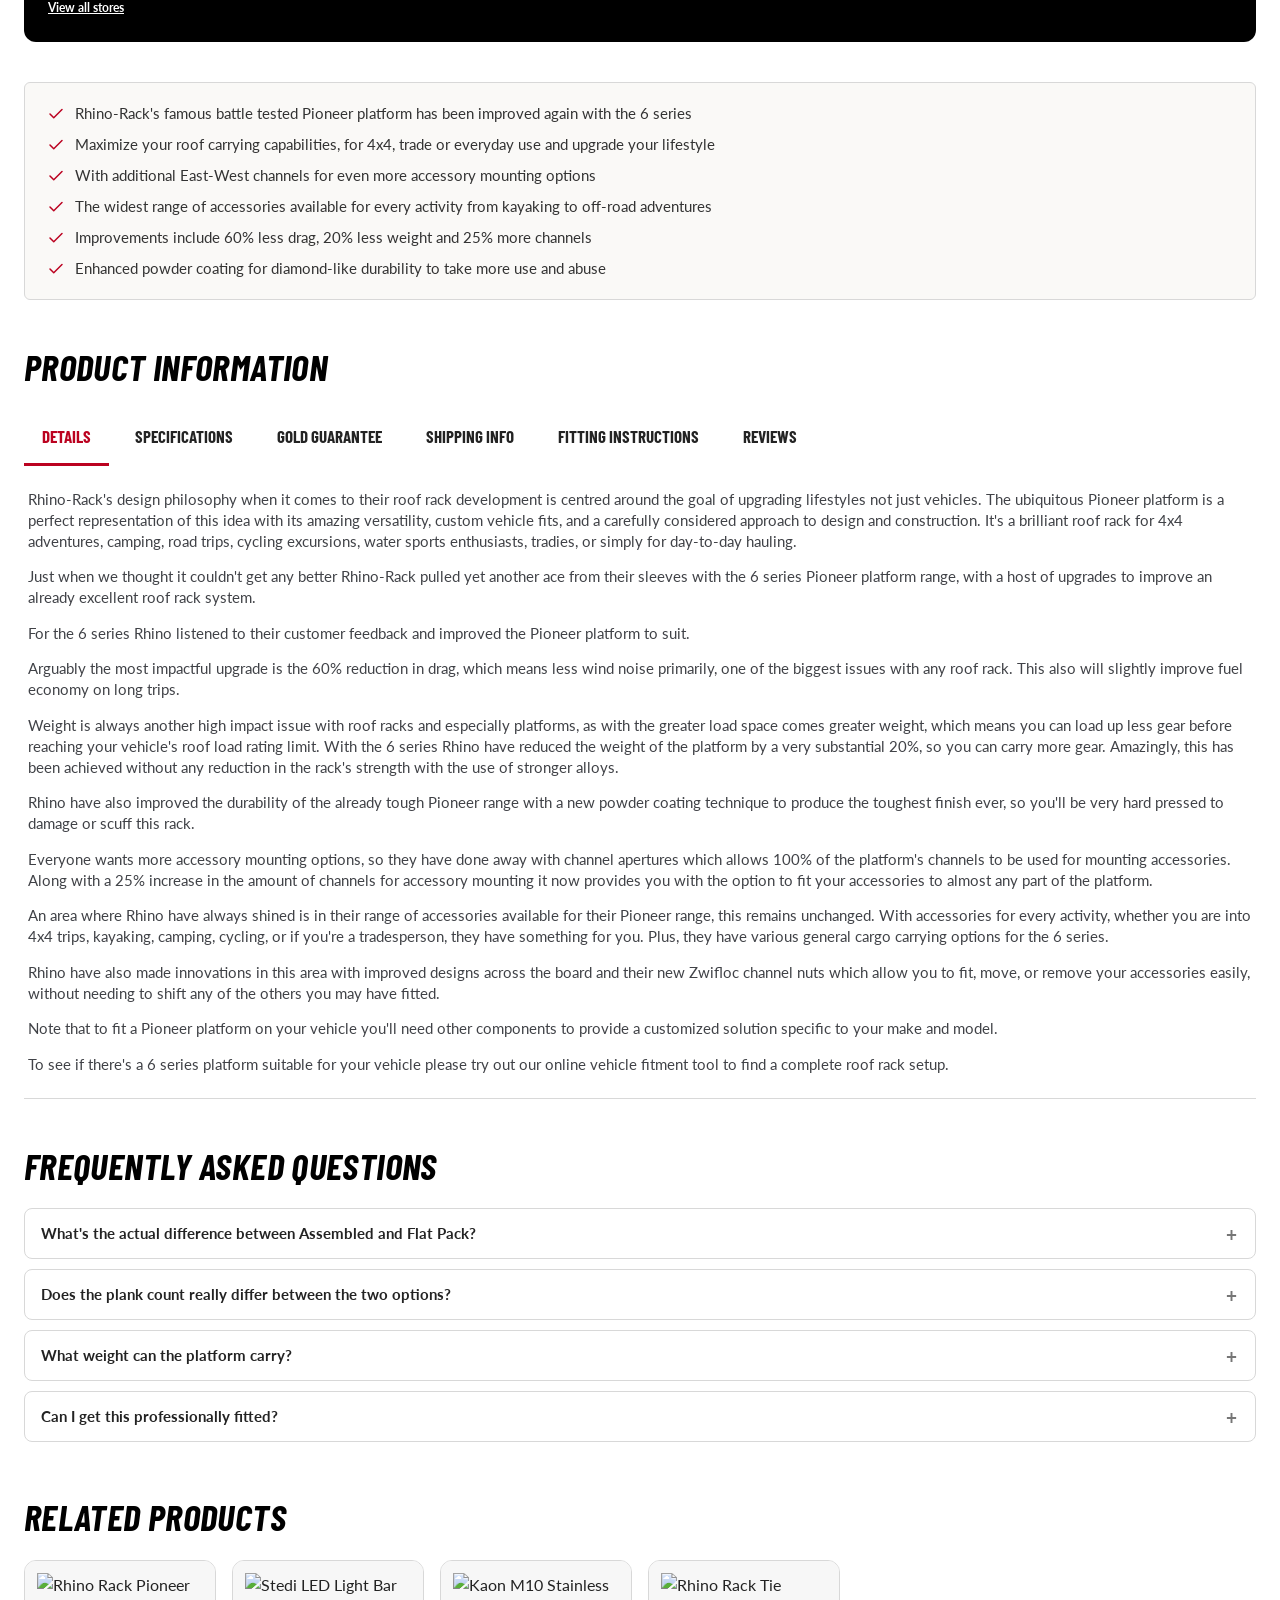
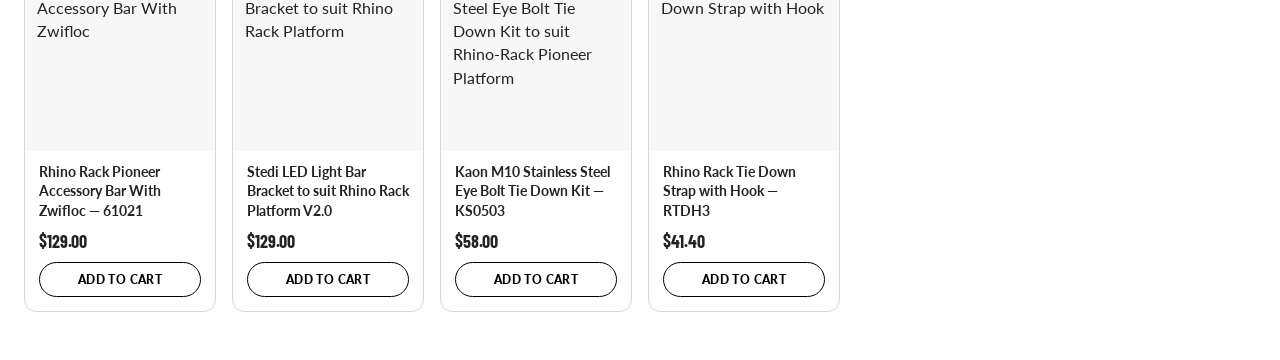
==== commit 3d9fb51c: "Delivery/Click & Collect v2 preview: postcode validation, Figma redesign; unify status-pill style si" ====
--- a/prototypes/config-variant/index.html
+++ b/prototypes/config-variant/index.html
@@ -46,7 +46,7 @@
   .variant-option .v-price{font-family:'Barlow Condensed',sans-serif;font-weight:700;font-size:20px;}
   .variant-option .v-was{font-size:11px;color:#8a8a8a;text-decoration:line-through;margin-left:4px;}
   .variant-option .v-note{font-size:12px;color:#555;margin-top:6px;line-height:1.3;}
-  .variant-option .v-badge{display:inline-block;font-size:10px;font-weight:900;text-transform:uppercase;padding:2px 7px;border-radius:999px;margin-left:8px;background:var(--rrg-fits-bg);color:var(--rrg-fits);border:1px solid var(--rrg-fits);}
+  .variant-option .v-badge{display:inline-block;font-size:11px;font-weight:900;text-transform:uppercase;padding:2px 8px;border-radius:6px;margin-left:8px;background:var(--rrg-fits-bg);color:#333;}
 
   .price-block{border-top:1px solid var(--rrg-line);border-bottom:1px solid var(--rrg-line);padding:16px 0;margin-bottom:16px;}
   .cta-col{display:flex;flex-direction:column;gap:10px;}
@@ -172,7 +172,7 @@
         <div class="sku-row">SKU: <span id="skuValue" class="sku-copy" data-copy-source="#skuValue" role="button" title="Click to copy SKU"></span></div>
       </div>
       <h1>Rhino Rack 6 Series Pioneer Platform 900 x 1430mm</h1>
-      <div class="short-desc">Rhino-Rack's 6 Series Pioneer Platform delivers up to 60% less drag, 20% less weight and 25% more usable mounting channels than the previous generation — available ready-assembled, or as a flat pack you build at home to save on cost. <a href="#t1" class="short-desc-readmore" data-jump-tab="t1">Read more</a></div>
+      <div class="short-desc">Rhino-Rack's 6 Series Pioneer Platform delivers up to 60% less drag, 20% less weight and 25% more usable mounting channels than the previous generation — available ready-assembled, or as a flat pack you build at home to save on cost. <a href="#" class="short-desc-readmore">Read more</a></div>
       <div class="reviews-strip" data-review-sku="RH62112;RH62112F"><span class="stars" data-stars>★★★★★</span> <span data-review-text>4.5+</span> <a href="#t6" data-jump-tab="t6">See reviews</a></div>
 
       <div class="variant-label-row">
@@ -611,8 +611,9 @@
 </main>
 
 <div class="sticky-cta-mobile">
-  <div class="info" style="flex:1;font-size:12px;">
-    <span id="mobilePrice" style="font-weight:700;"></span>
+  <div class="info" style="flex:1;min-width:0;">
+    <div class="persistent-name">Rhino Rack 6 Series Pioneer Platform 900 x 1430mm</div>
+    <div style="font-size:12px;"><span id="mobilePrice" style="font-weight:700;"></span></div>
   </div>
   <button class="btn btn-primary" data-cta-label style="padding:12px 18px;font-size:13px;">Add To Cart</button>
 </div>
@@ -804,6 +805,24 @@
 <script type="application/ld+json">
 {
   "@context": "https://schema.org/",
+  "@type": "Product",
+  "name": "Rhino Rack 6 Series Pioneer Platform 900 x 1430mm - 62112",
+  "sku": "RH62112",
+  "brand": { "@type": "Brand", "name": "Rhino Rack" },
+  "description": "Rhino-Rack's 6 Series Pioneer Platform delivers up to 60% less drag, 20% less weight and 25% more usable mounting channels than the previous generation — available ready-assembled, or as a flat pack you build at home to save on cost.",
+  "image": "https://www.roofracksgalore.com.au/pub/media/catalog/product/R/h/Rhino-Rack-62112-Platforms--Trays._1.jpg",
+  "offers": {
+    "@type": "Offer",
+    "priceCurrency": "AUD",
+    "price": "949.52",
+    "availability": "https://schema.org/InStock",
+    "url": "https://www.roofracksgalore.com.au/rhino-rack-6-series-pioneer-platform-900-x-1430mm-62112"
+  }
+}
+</script>
+<script type="application/ld+json">
+{
+  "@context": "https://schema.org/",
   "@type": "FAQPage",
   "mainEntity": [
     {
--- a/prototypes/_shared/shared.css
+++ b/prototypes/_shared/shared.css
@@ -395,7 +395,7 @@
    rows in the Click & Collect widget / store slide-out (a given store either has this
    product on display or it doesn't), not as a blanket pill beside the product's overall
    stock status. See .stock-chip.in/.order above and rrgStorePillsHTML() in shared.js. */
-.stock-chip.display{background:var(--rrg-display-bg);color:var(--rrg-display);border:1px solid var(--rrg-display);}
+.stock-chip.display{background:var(--rrg-display-bg);}
 
 /* Payment-plan badges — sits directly under Add to Cart, inside .cta-col, centered to
    match the button above. Real brand wordmarks (official SVGs), amount text computed
@@ -502,15 +502,17 @@
    (this slot, under the title) and a second unclamped .short-desc paragraph lower on the page
    duplicating the Details tab's opening line. .value-prop was never a real Rackit field;
    .short-desc is, so the real content moved up here and the class name went with it).
-   "Read more" is now the link's LAST CHILD inside .short-desc itself (not a sibling row below
-   it) so it can sit inline at the end of the visible text — CSS line-clamp can't guarantee
-   that on its own (it clips straight through an inline child that doesn't fit on the
-   truncated line), so layoutShortDesc() in shared.js measures the real rendered height and
-   trims the text word-by-word until "<text>… Read more" fits within exactly 2 lines, re-run
-   on resize since available width changes how much fits per line. Base font-size/color
-   declared per-template. The link itself still jumps to the Details tab via
-   initTabJumpLinks() below, since the tabs accordion is pure CSS (radio + label + sibling
-   selector, no JS) and a plain anchor jump wouldn't check the tab's radio input. */
+   "Read more" is the link's LAST CHILD inside .short-desc itself (not a sibling row below it)
+   so it can sit inline at the end of the visible text — CSS line-clamp can't guarantee that on
+   its own (it clips straight through an inline child that doesn't fit on the truncated line),
+   so layoutShortDesc() in shared.js measures the real rendered height and trims the text
+   word-by-word until "<text>… Read more" fits within exactly 2 lines, re-run on resize since
+   available width changes how much fits per line. Base font-size/color declared per-template.
+   **Changed 2026-09-12 (Section 12 item 40):** "Read more" no longer jumps to the Details tab
+   — it expands the full text in place, with a "See less" link to re-collapse, animated via the
+   max-height transition below (toggleShortDesc() in shared.js drives .expanded on/off; the
+   markup's old data-jump-tab attribute was removed so initTabJumpLinks() no longer binds it). */
+.short-desc{overflow:hidden;transition:max-height .3s ease;}
 .short-desc-readmore{margin-left:4px;font-size:12.5px;font-weight:700;color:var(--rrg-red);text-decoration:none;cursor:pointer;white-space:nowrap;}
 .short-desc-readmore:hover{text-decoration:underline;}
 
@@ -637,7 +639,8 @@
 .fit-gallery-carousel{position:relative;}
 .fit-gallery-track{display:flex;gap:10px;overflow-x:auto;scroll-snap-type:x mandatory;scrollbar-width:none;-webkit-overflow-scrolling:touch;}
 .fit-gallery-track::-webkit-scrollbar{display:none;}
-.fit-gallery-track img{flex:0 0 calc((100% - 60px)/7);aspect-ratio:16/9;object-fit:cover;border-radius:10px;background:#eee;scroll-snap-align:start;}
+.fit-gallery-track img{flex:0 0 calc((100% - 60px)/7);aspect-ratio:16/9;object-fit:cover;border-radius:10px;background:#eee;scroll-snap-align:start;cursor:pointer;transition:opacity .15s ease;}
+.fit-gallery-track img:hover{opacity:.8;}
 .fit-gallery-nav{display:none;position:absolute;top:50%;transform:translateY(-50%);width:32px;height:32px;border-radius:50%;background:var(--fg-nav-bg);color:var(--fg-nav-fg);border:1px solid var(--fg-nav-border);align-items:center;justify-content:center;font-size:18px;line-height:1;cursor:pointer;z-index:2;}
 .fit-gallery-nav:disabled{opacity:.3;cursor:default;}
 .fit-gallery-nav.prev{left:-4px;}
@@ -807,7 +810,9 @@
 .exdemo-option{border:1px solid var(--rrg-line);border-radius:10px;padding:14px 16px;display:flex;align-items:center;gap:14px;}
 .exdemo-option .eo-img{width:64px;height:64px;object-fit:contain;background:#f7f7f7;border-radius:8px;padding:6px;flex:0 0 auto;}
 .exdemo-option .eo-info{flex:1;min-width:0;}
-.exdemo-option .eo-tag{display:inline-block;white-space:nowrap;font-size:11px;font-weight:900;text-transform:uppercase;letter-spacing:.03em;padding:3px 9px;border-radius:999px;background:var(--rrg-unknown-bg);color:var(--rrg-unknown);border:1px solid var(--rrg-unknown);margin-bottom:6px;}
+/* Sizing kept identical to .stock-chip (padding/font-size/weight) — same status-pill family,
+   per Brenton's 2026-09-12 ask to unify every status pill on the page to one look. */
+.exdemo-option .eo-tag{display:inline-block;white-space:nowrap;font-size:11px;font-weight:900;text-transform:uppercase;letter-spacing:.03em;padding:2px 8px;border-radius:6px;background:var(--rrg-unknown-bg);color:#333;margin-bottom:6px;}
 .exdemo-option .eo-price{font-family:'Barlow Condensed',sans-serif;font-weight:700;font-size:22px;}
 .exdemo-option .eo-was{font-size:12px;color:#8a8a8a;text-decoration:line-through;margin-left:6px;}
 .exdemo-option .eo-note{font-size:12px;color:#666;margin-top:2px;}
@@ -835,9 +840,34 @@
 .dc-option,.dc-store{display:flex;align-items:center;justify-content:space-between;gap:12px;border:1px solid var(--rrg-line);border-radius:8px;padding:12px 14px;font-size:13.5px;}
 .dc-price{font-family:'Barlow Condensed',sans-serif;font-weight:700;font-size:18px;}
 .muted{color:#767676;font-size:12.5px;}
-.stock-chip{display:inline-block;font-size:11px;font-weight:900;text-transform:uppercase;padding:2px 8px;border-radius:999px;margin-left:6px;}
-.stock-chip.in{background:var(--rrg-fits-bg);color:var(--rrg-fits);border:1px solid var(--rrg-fits);}
-.stock-chip.order{background:var(--rrg-unknown-bg);color:var(--rrg-unknown);border:1px solid var(--rrg-unknown);}
+.stock-chip{display:inline-block;white-space:nowrap;font-size:11px;font-weight:900;text-transform:uppercase;padding:2px 8px;border-radius:6px;margin-left:6px;color:#333;}
+.stock-chip.in{background:var(--rrg-fits-bg);}
+.stock-chip.order{background:var(--rrg-unknown-bg);}
+.stock-chip.none{background:var(--rrg-nofit-bg);}
+
+/* Delivery / Click & Collect widget v2 — Demo State Panel preview (backlog items 18/19,
+   2026-09-12, dcV2*() in shared.js). Explicit postcode "Check" instead of live-as-you-type:
+   .dc-shared (prompt + input row + error banner) sits above the two .dc-panel elements and
+   is hidden once a postcode is committed, replaced by that tab's own results-head + body. */
+.dc-prompt{padding:14px 18px 0;margin:0 0 8px;font-size:13.5px;color:#333;}
+.dc-shared .dc-postcode-row{padding-top:0;}
+.dc-error-banner{margin:10px 18px 0;padding:10px 14px;border-radius:8px;background:var(--rrg-nofit-bg);color:var(--rrg-nofit);font-size:13px;line-height:1.4;}
+.dc-input.error{border-color:var(--rrg-nofit);}
+.dc-results-head{display:flex;align-items:baseline;justify-content:space-between;gap:12px;margin-bottom:10px;}
+.dc-results-head h3{margin:0;font-family:'Barlow Condensed',sans-serif;font-weight:700;font-size:18px;text-transform:none;}
+.dc-change-link{font-size:12px;font-weight:800;text-transform:uppercase;letter-spacing:.03em;color:var(--rrg-red);text-decoration:underline;white-space:nowrap;flex:0 0 auto;}
+.dc-select-list{display:flex;flex-direction:column;gap:10px;}
+.dc-select-option{display:flex;align-items:center;gap:12px;border:1.5px solid var(--rrg-line);border-radius:8px;padding:12px 14px;font-size:13.5px;cursor:pointer;transition:border-color .15s,box-shadow .15s;}
+.dc-select-option:hover{border-color:#b8b8b8;}
+.dc-select-option:has(input:checked){border-color:var(--rrg-red);box-shadow:0 0 0 1px var(--rrg-red);}
+.dc-select-option input[type=radio]{accent-color:var(--rrg-red);width:18px;height:18px;flex:0 0 auto;}
+.dc-select-option .dc-select-body{flex:1 1 auto;min-width:0;}
+.dc-select-option .dc-price{font-family:'Barlow Condensed',sans-serif;font-weight:700;font-size:18px;flex:0 0 auto;}
+.dc-v2-copy{font-size:13.5px;color:#444;line-height:1.5;margin:0 0 14px;}
+.dc-v2-actions{display:flex;gap:10px;flex-wrap:wrap;margin-bottom:14px;}
+.dc-quote-form{display:flex;gap:10px;flex-wrap:wrap;margin-bottom:14px;}
+.dc-quote-form .dc-input{flex:1 1 220px;}
+.dc-v2-confirm{font-size:13.5px;color:var(--rrg-fits);font-weight:700;margin:0 0 14px;}
 
 /* "View all stores" — opens the store slide-out drawer, see .store-slideout below and
    buildStoreSlideout() in shared.js. Click & Collect panel and, where present, the Showroom
@@ -942,7 +972,7 @@
 .showroom-widget .dc-results{margin-top:18px;}
 .showroom-widget .dc-store{background:#1c1c1c;border-color:#3a3a3a;color:#fff;}
 .showroom-widget .muted{color:#aaa;}
-.showroom-widget .stock-chip.display{background:#FFCA48;color:#000;border-color:#FFCA48;}
+.showroom-widget .stock-chip.display{background:#FFCA48;color:#000;}
 .showroom-widget .dc-viewall-row{color:#ccc;margin-top:14px;}
 .showroom-widget .dc-viewall{color:#fff;}
 .showroom-widget .dc-viewall:hover{color:#e6e6e6;}
@@ -990,7 +1020,7 @@
    it later — previously only the second case worked, since the bar used to be
    unconditionally visible at mobile widths regardless of scroll position. */
 .sticky-cta-mobile{display:none;position:fixed;bottom:0;left:0;right:0;background:#fff;border-top:1px solid var(--rrg-line);padding:10px 16px;gap:10px;align-items:center;z-index:40;box-shadow:0 -6px 16px rgba(0,0,0,.08);}
-@media (max-width:640px){
+@media (max-width:900px){
   .sticky-cta-mobile.visible{display:flex;}
   body.has-sticky-cta{padding-bottom:74px;}
 }
@@ -1012,7 +1042,7 @@
 .persistent-bar .price-now{font-size:20px;}
 .persistent-bar .price-was{font-size:12px;}
 .persistent-bar .btn{padding:12px 20px;font-size:13px;flex:0 0 auto;}
-@media (max-width:640px){.persistent-bar{display:none;}}
+@media (max-width:900px){.persistent-bar{display:none;}}
 
 /* Product thumbnail + truncated name (2026-09-11, backlog item 10) — gives the sticky
    bars back the "what am I looking at" context lost once the main gallery/title scroll
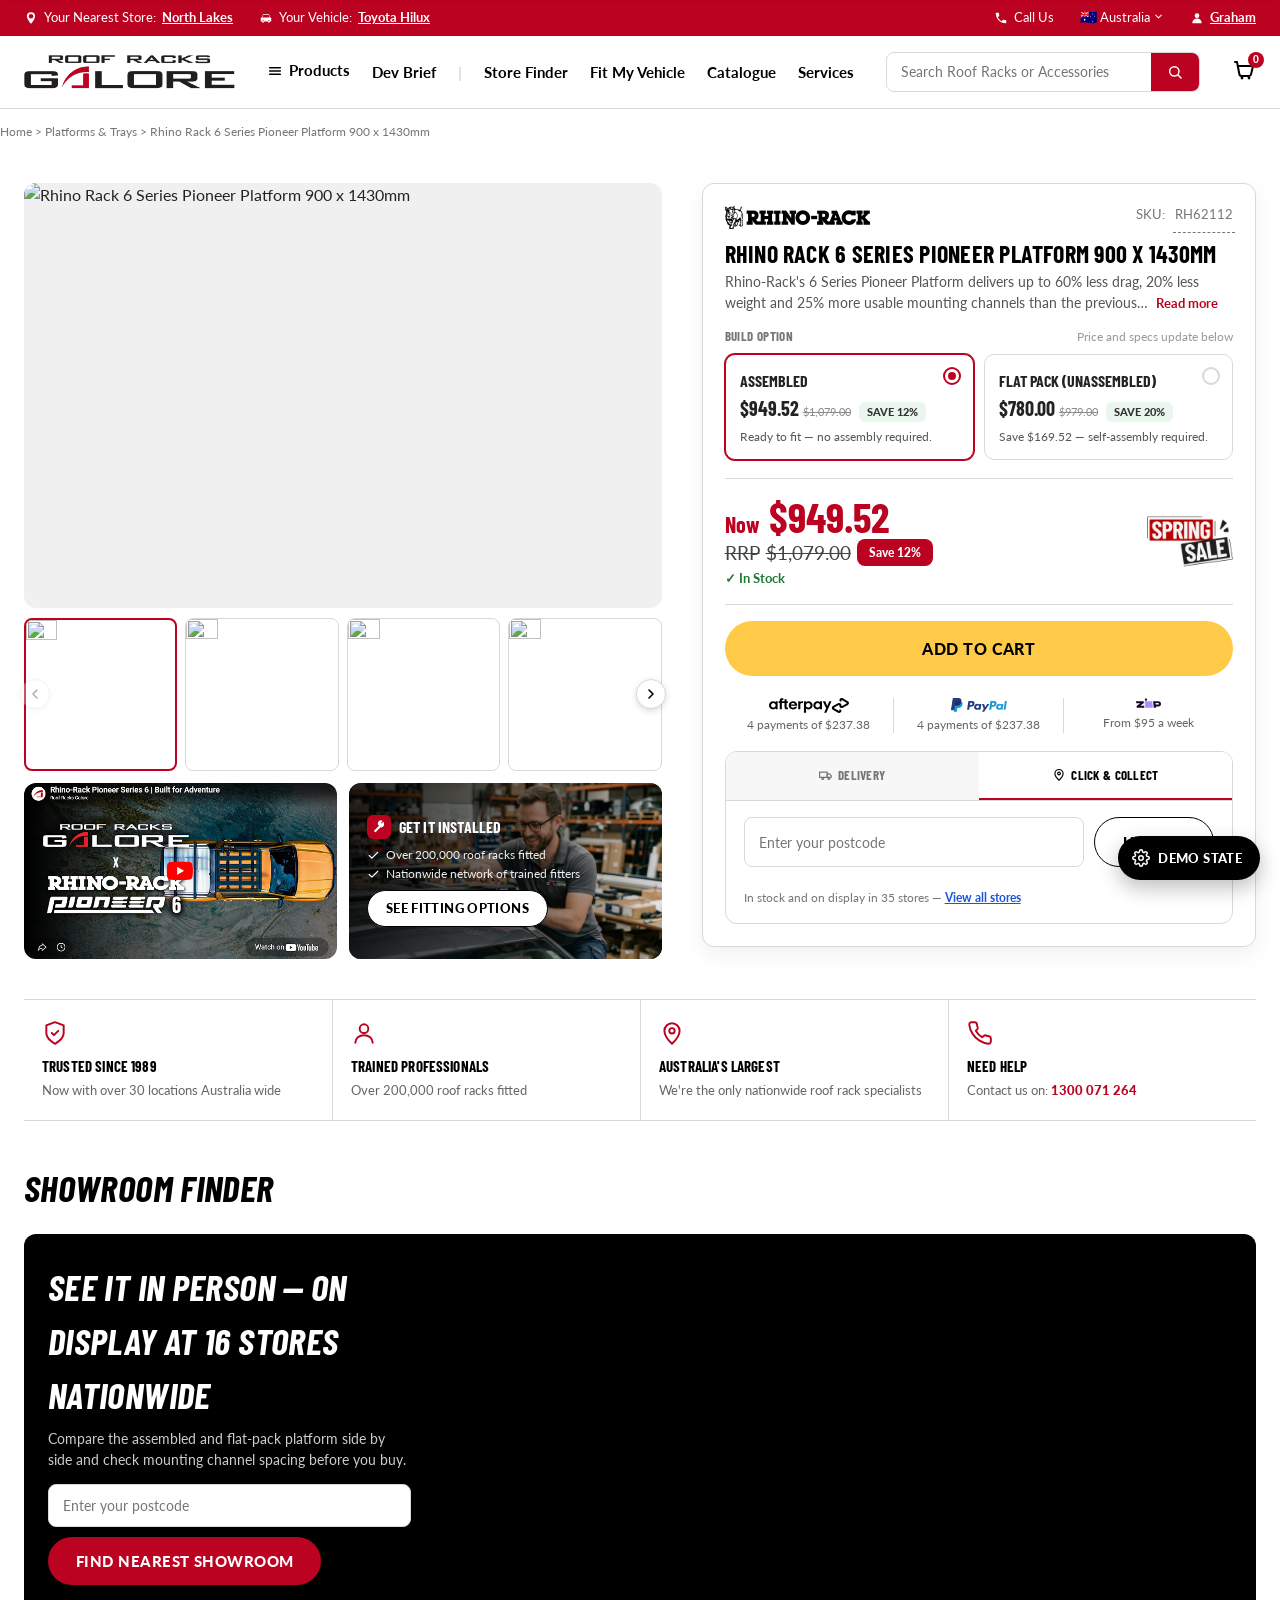
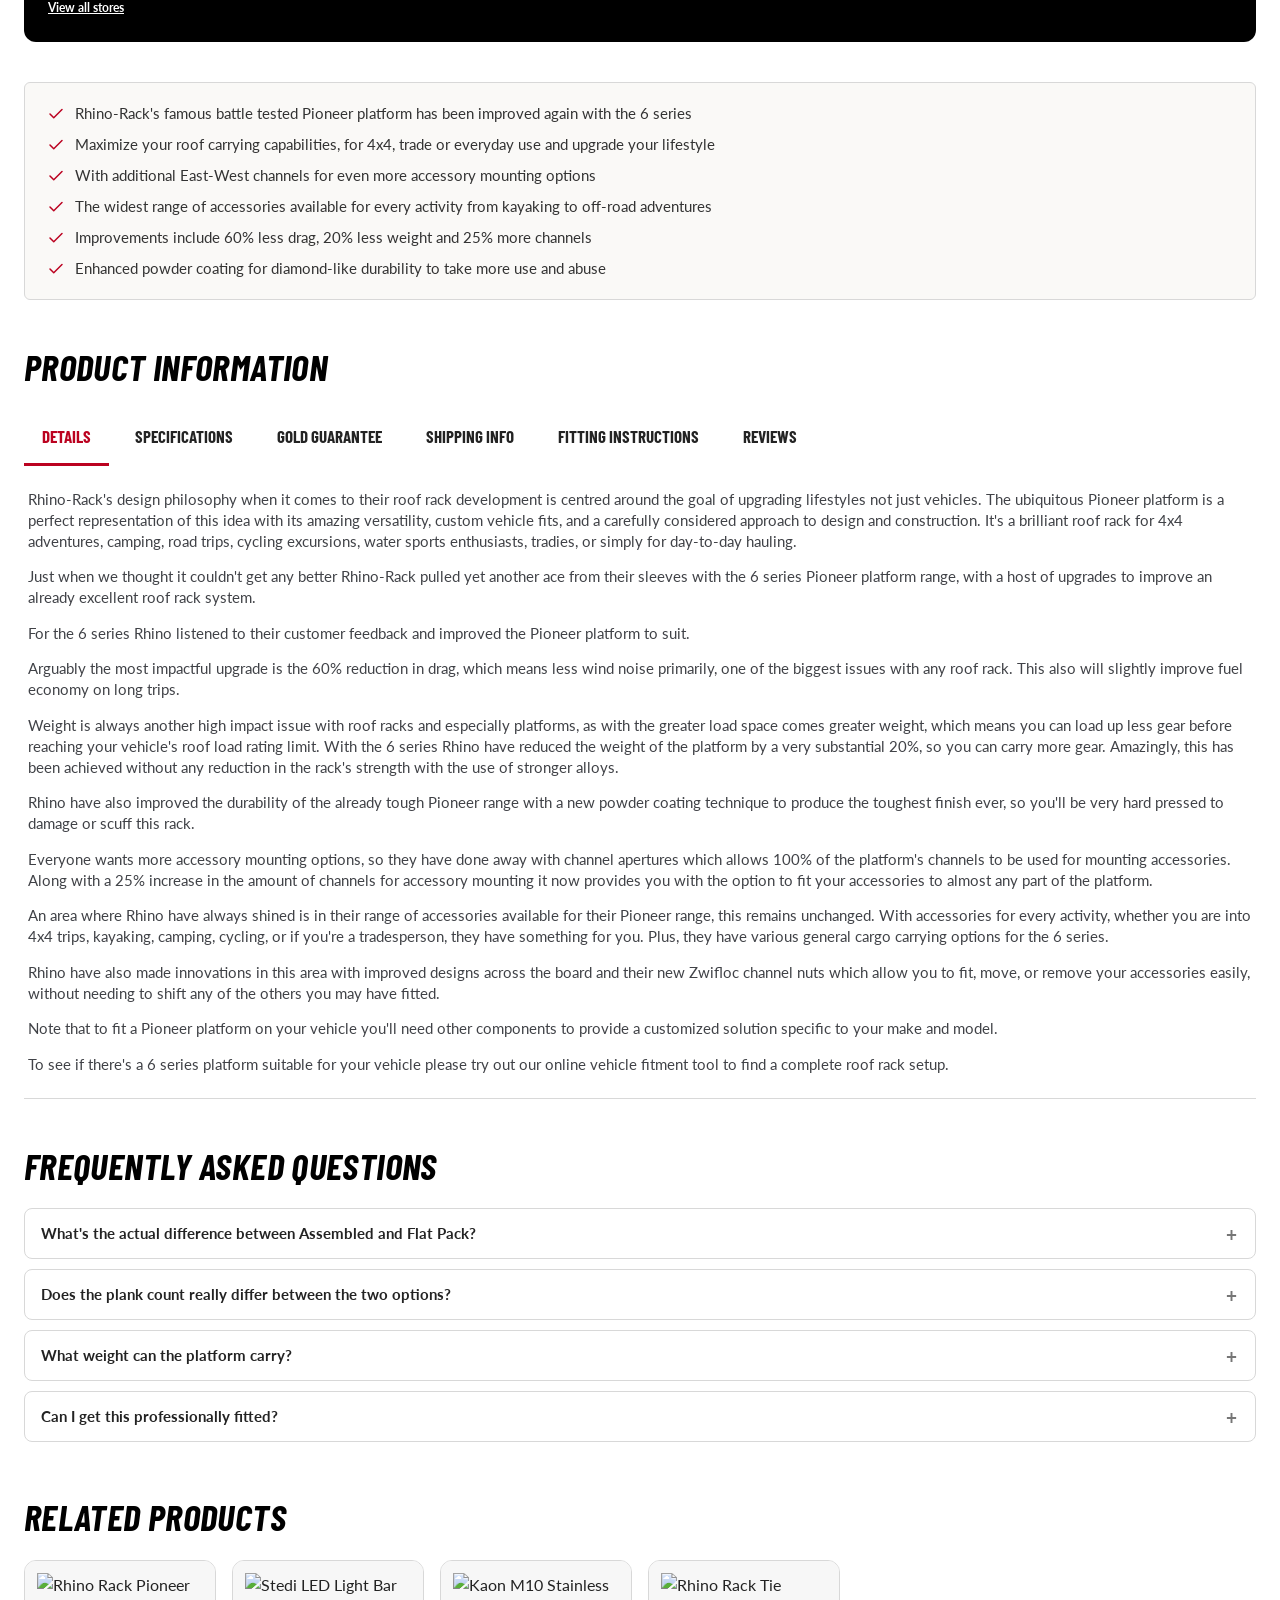
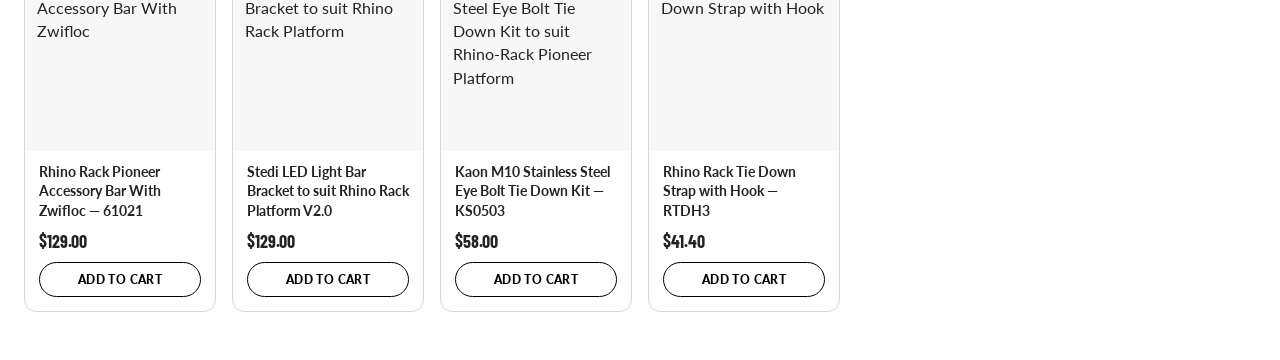
==== commit febb4d7e: "Redesign pricing section (Now/RRP/Save) and fix mobile Sale Tag placement Restyled the Decision Pane" ====
--- a/prototypes/config-variant/index.html
+++ b/prototypes/config-variant/index.html
@@ -143,6 +143,7 @@
     <div class="gallery-col">
       <div class="gallery-main">
         <img id="mainImg" alt="Rhino Rack 6 Series Pioneer Platform 900 x 1430mm">
+        <img class="sale-tag gallery-sale-tag" src="../_shared/sale-tag.png" alt="On Sale">
       </div>
       <div class="gallery-thumbs" id="galleryThumbs"></div>
 
@@ -182,12 +183,16 @@
       <div class="variant-picker" id="variantPicker"></div>
 
       <div class="price-block">
-        <div class="price-row">
+        <div class="price-line price-line-now">
+          <span class="price-label">Now</span>
           <span class="price-now" id="priceNow"></span>
+        </div>
+        <div class="price-line price-line-was">
+          <span class="price-label">RRP</span>
           <span class="price-was" id="priceWas"></span>
           <span class="badge badge-save" id="saveBadge"></span>
-          <img class="sale-tag" src="../_shared/sale-tag.png" alt="On Sale">
-        </div>
+        </div>
+        <img class="sale-tag" src="../_shared/sale-tag.png" alt="On Sale">
         <div class="stock-status-line in-stock">✓ In Stock</div>
       </div>
 
@@ -770,7 +775,7 @@
   document.getElementById('priceWas').hidden = false;
   document.getElementById('saveBadge').textContent = `Save ${variant.discount_pct}%`;
   document.getElementById('saveBadge').hidden = false;
-  document.getElementById('mobilePrice').innerHTML = `${fmtMoney(variant.price_now)} <span style="color:#8a8a8a;font-weight:400;text-decoration:line-through;font-size:11px;">${fmtMoney(variant.price_was)}</span>`;
+  document.getElementById('mobilePrice').innerHTML = `<span style="color:var(--rrg-red);">${fmtMoney(variant.price_now)}</span> <span style="color:#434343;font-weight:400;text-decoration:line-through;font-size:11px;">${fmtMoney(variant.price_was)}</span>`;
   const persistentPriceNow = document.getElementById('persistentPriceNow');
   const persistentPriceWas = document.getElementById('persistentPriceWas');
   if (persistentPriceNow) persistentPriceNow.textContent = fmtMoney(variant.price_now);
--- a/prototypes/_shared/shared.css
+++ b/prototypes/_shared/shared.css
@@ -310,7 +310,10 @@
 
 /* badges */
 .badge{display:inline-flex;align-items:center;gap:6px;font-size:12px;font-weight:900;text-transform:uppercase;letter-spacing:.03em;padding:5px 12px;border-radius:999px;}
-.badge-save{background:var(--rrg-red);color:#fff;}
+/* border-radius override only (spec.md Section 12 item 23, Figma reference) — rectangular,
+   not the shared .badge pill shape. Scoped to -save specifically since .badge is never
+   reused for anything else in this project (confirmed via repo-wide search). */
+.badge-save{background:var(--rrg-red);color:#fff;border-radius:8px;text-transform:none;letter-spacing:normal;}
 
 /* fitment states — softened 2026-09-10 per client feedback: was a full solid-tinted
    box (heavy fill + full-strength border all round); now a near-white card with a
@@ -354,6 +357,11 @@
 .fitment-wrap .fitment{padding-right:50px;}
 .rack-fit-badge{position:absolute;top:50%;right:10px;transform:translateY(-50%);width:32px;height:auto;cursor:pointer;}
 .rack-fit-badge-icon{width:20px;height:auto;flex:0 0 auto;cursor:pointer;}
+/* Recolourable placeholder icon (2026-09-12, spec.md Section 12 item 12) — replaces the
+   old fitgaurantee.svg (confirmed to be a baked-in raster image wrapped in an <svg>, not
+   a real vector, so it couldn't be recoloured at all). Tied directly to --rrg-fits since
+   the badge only ever shows in the "Fits your vehicle" state — no dedicated token needed. */
+.rack-fit-badge,.rack-fit-badge-icon{color:var(--rrg-fits);}
 
 /* Important Vehicle Fit Notes (2026-09-10, Graham Sowerby meeting) — vehicle-specific only,
    model-specific fitment caveats. Distinct amber/warning accent so it doesn't read as
@@ -370,10 +378,62 @@
 .stars .stars-empty{opacity:.35;}
 .reviews-strip a{font-weight:700;text-decoration:underline;color:var(--rrg-black);}
 
-/* price block */
+/* price block — restyled 2026-09-12 (spec.md Section 12 item 23) to a stacked Now/Was
+   layout matching Brenton's Figma reference ("Price Layout Design.png"). .price-row is
+   kept as-is (still used by the condensed Persistent Bar's single-line price, which stays
+   a plain row — see the Persistent Bar/Sticky Mobile Bar rules further down). .price-now/
+   .price-was/.badge-save keep their exact class names/semantics so every existing JS hook
+   (reapplySaleFlag()/setSaleFlag()/detectInitialSaleState()/syncSaleTag(), plus each
+   template's own renderPrice()-equivalent) keeps working unchanged against the new
+   surrounding markup — see syncPriceLabels() in shared.js for the new label/line toggling. */
 .price-row{display:flex;align-items:baseline;gap:10px;flex-wrap:wrap;}
-.price-now{font-family:'Barlow Condensed',sans-serif;font-size:34px;font-weight:700;color:var(--rrg-black);}
-.price-was{font-size:16px;color:#8a8a8a;text-decoration:line-through;}
+.price-line{display:flex;align-items:baseline;gap:10px;flex-wrap:wrap;}
+/* line-height:1 on both children (2026-09-12 follow-up) — the inherited body line-height
+   of 1.45 was adding a lot of invisible space below .price-now's glyphs specifically (its
+   42px font-size makes that space large in absolute terms: a 60.9px line box around text
+   that's really only ~29px tall), which is what actually read as "a large gap" between the
+   Now/RRP lines even though the explicit margin between them was already only 2px. Scoped
+   to the Now line only — the RRP line's own line-height is deliberately left at the
+   inherited 1.45 since .price-was's font-size was tuned against that line-height to match
+   .badge-save's real rendered height (see below). */
+.price-line-now{margin-bottom:2px;}
+.price-line-now .price-now,.price-line-now .price-label{line-height:1;}
+/* Sale/RRP read as one "widget" (2026-09-12 follow-up), not two loosely-related lines —
+   align-items:center (was the .price-line default of baseline, which put the Save badge's
+   own centred padding out of true vertical alignment with the RRP text's baseline) plus a
+   tight explicit line-height on the RRP text itself (see .price-was/.price-label below —
+   the inherited body line-height of 1.45 was adding real invisible space above/below the
+   glyphs on both lines, which read as a large gap even though the margin between the two
+   line boxes was already only 2px). .badge-save is deliberately left off this line-height
+   change since its real rendered height (matched to the RRP price's font-size in the
+   previous follow-up) depends on the inherited 1.45 line-height. */
+.price-line-was{gap:6px;align-items:center;}
+.price-label{font-family:'Barlow Condensed',sans-serif;font-weight:700;font-size:22px;}
+/* "Now"/the price share one red once on sale (.price-block.on-sale, see below) — plain
+   (non-sale) state keeps the label neutral black, matching the plain price beside it. */
+.price-line-now .price-label{color:var(--rrg-black);}
+/* "RRP" (2026-09-12 follow-up, renamed from "Was") deliberately does NOT use the shared
+   .price-label treatment above — Brenton's feedback was that the bold Barlow Condensed
+   label read as heavier/a different colour than the grey RRP price next to it, even though
+   the hex was already identical (bold ink coverage reads visually darker/more saturated
+   at the same colour). Fixed by making the label match .price-was's actual font exactly
+   (family/weight/size/colour) rather than just its colour — the whole "RRP $319.00" then
+   reads as one consistent phrase, which also makes the shared text-decoration:line-through
+   on both spans look like one continuous strike rather than two different-weight pieces. */
+.price-line-was .price-label{font-family:inherit;font-weight:400;font-size:19px;color:#434343;text-decoration:line-through;}
+/* "Now" only reads red in contrast against a real "RRP" price (.price-block.on-sale,
+   toggled by syncPriceLabels() off the same .price-was.hidden state that already drove
+   the old single-row layout) — a plain full price stays neutral black, same as before
+   this redesign. Brenton's Figma reference is explicitly an on-sale example; reserving red
+   for the sale contrast itself (not every regular price) matches standard practice and
+   was flagged as a judgement call at plan review. */
+.price-block.on-sale .price-now,.price-block.on-sale .price-line-now .price-label{color:var(--rrg-red);}
+.price-now{font-family:'Barlow Condensed',sans-serif;font-size:42px;font-weight:700;color:var(--rrg-black);}
+/* font-size 19px (2026-09-12 follow-up) — sized to match .badge-save's real rendered
+   height (measured via Playwright: badge ~27.4px tall at 12px/1.45 line-height; 19px at
+   the same inherited line-height renders ~27.6px), per Brenton's ask that the RRP price
+   visually match the Save-badge pill's height rather than sitting noticeably smaller. */
+.price-was{font-size:19px;color:#434343;text-decoration:line-through;}
 
 /* Stock status line — replaces the old generic "estimate shipping" copy with the
    product's actual stock state (mirrors the fitment-state colour language: green/amber/
@@ -389,7 +449,7 @@
 /* Discontinued state (backlog item 23) keeps the last real selling price on screen
    ("the price it was sold at") rather than hiding it — struck through, same visual
    language as .price-was's original-price crossout when on sale. */
-.price-block.discontinued .price-now{text-decoration:line-through;color:#8a8a8a;}
+.price-block.discontinued .price-now{text-decoration:line-through;color:#434343;}
 
 /* "On Display" pill — corrected 2026-09-10 (client feedback): belongs on individual store
    rows in the Click & Collect widget / store slide-out (a given store either has this
@@ -531,6 +591,17 @@
 /* gallery */
 .gallery-main{position:relative;border-radius:var(--radius);overflow:hidden;background:#f0f0f0;aspect-ratio:3/2;}
 .gallery-main img{width:100%;height:100%;object-fit:cover;}
+/* Mobile-only Sale Tag (2026-09-12, second follow-up — see the Sale Tag comment near
+   .price-block) — sits over the main product image's top-right corner instead of the
+   price block on mobile. Hidden entirely on desktop, where the original .price-block
+   instance is still the one that shows. `.gallery-main .gallery-sale-tag` (two classes)
+   is needed to out-specificity `.gallery-main img` above, which would otherwise stretch
+   this to fill the whole image box like the real product photo. `.gallery-main`'s own
+   overflow:hidden conveniently clips it flush to the image's rounded corner for free. */
+.gallery-sale-tag{display:none;}
+@media (max-width:900px){
+  .gallery-main .gallery-sale-tag{display:block;position:absolute;top:8px;right:8px;width:72px;height:auto;object-fit:contain;pointer-events:none;}
+}
 
 /* Thumbnails scroll as a single-row carousel instead of wrapping to a second row — keeps
    the gallery column's height from ballooning past the decision panel beside it once the
@@ -730,12 +801,27 @@
 /* Sale tag — absolutely positioned against .price-block (not just .price-row), vertically
    centered against the whole block (price row + stock-status line beneath it), not just
    the price row's own line — matches the same corner-badge pattern as .rack-fit-badge.
-   Shown/hidden by the same "on sale" admin flag as the price (syncSaleTag() in shared.js
-   finds it via the price-row's containing .decision-panel, so it works regardless of
-   where inside the row it sits). */
+   Shown/hidden by the same "on sale" admin flag as the price — syncSaleTag() in shared.js
+   toggles every .sale-tag on the page together (this one plus .gallery-sale-tag below),
+   not scoped to a single .decision-panel, since a page only ever has one product/one sale
+   state to reflect regardless of how many tag instances currently show. */
 .price-block{position:relative;}
 .price-block .sale-tag{position:absolute;top:50%;right:0;transform:translateY(-50%);width:86px;height:auto;pointer-events:none;}
-@media (max-width:640px){.price-block .sale-tag{width:64px;}}
+/* Mobile (2026-09-12 follow-up, Brenton's ask): the pricing widget (both price lines +
+   the stock-status line) centers as a unit instead of staying left-aligned. Each is a flex
+   row that already shrink-wraps to its own content width, so align-items:center on the
+   now-flex-column .price-block centers each one as a whole block with no per-line change
+   needed. **Second follow-up, same day:** repositioning the Sale Tag to the price block's
+   own top-right corner (the first mobile fix) still read as "weird" per Brenton's review —
+   pinning a corner ribbon to a box that's centering its own content already looked
+   mismatched, and a wide price could still crowd it. Simpler fix: don't show it near the
+   price at all on mobile — hide it here entirely and show a second instance over the main
+   product image instead (.gallery-sale-tag below), which is where a "Sale" ribbon
+   conventionally belongs anyway. */
+@media (max-width:900px){
+  .price-block{display:flex;flex-direction:column;align-items:center;}
+  .price-block .sale-tag{display:none;}
+}
 
 /* Package contents (vehicle-specific kits) — each included item with its own SKU + copy
    button, so instore staff can copy individual part numbers without hunting through specs */
@@ -1039,8 +1125,18 @@
    since there's no detail paragraph underneath to align against anymore. */
 .persistent-bar .fitment,.sticky-cta-mobile .info.fitment{align-items:center;}
 .persistent-bar .fitment strong,.sticky-cta-mobile .info.fitment strong{margin-bottom:0;white-space:nowrap;overflow:hidden;text-overflow:ellipsis;}
-.persistent-bar .price-now{font-size:20px;}
-.persistent-bar .price-was{font-size:12px;}
+/* Condensed price (spec.md Section 12 item 23) — adapted, not the full stacked layout:
+   no room for Now/Was labels or the Save badge here, so it's just the same red/dark-grey
+   colour language as the Decision Panel applied to the existing single-line price. Applies
+   generically to every .price-now/.price-was still using these real classes (Persistent Bar
+   on all 5 templates, plus config-variant/sibling-color's #persistentPriceNow/Was) — the
+   Sticky Mobile Bar's inline-styled #mobilePrice/static equivalents on config-variant,
+   sibling-color, simple and grouped-bundle need their own direct colour edit since inline
+   styles don't inherit a class-level change. */
+.persistent-bar .price-now{font-size:20px;color:var(--rrg-red);}
+.persistent-bar .price-was{font-size:12px;color:#434343;}
+.sticky-cta-mobile .price-now{color:var(--rrg-red);}
+.sticky-cta-mobile .price-was{color:#434343;}
 .persistent-bar .btn{padding:12px 20px;font-size:13px;flex:0 0 auto;}
 @media (max-width:900px){.persistent-bar{display:none;}}
 
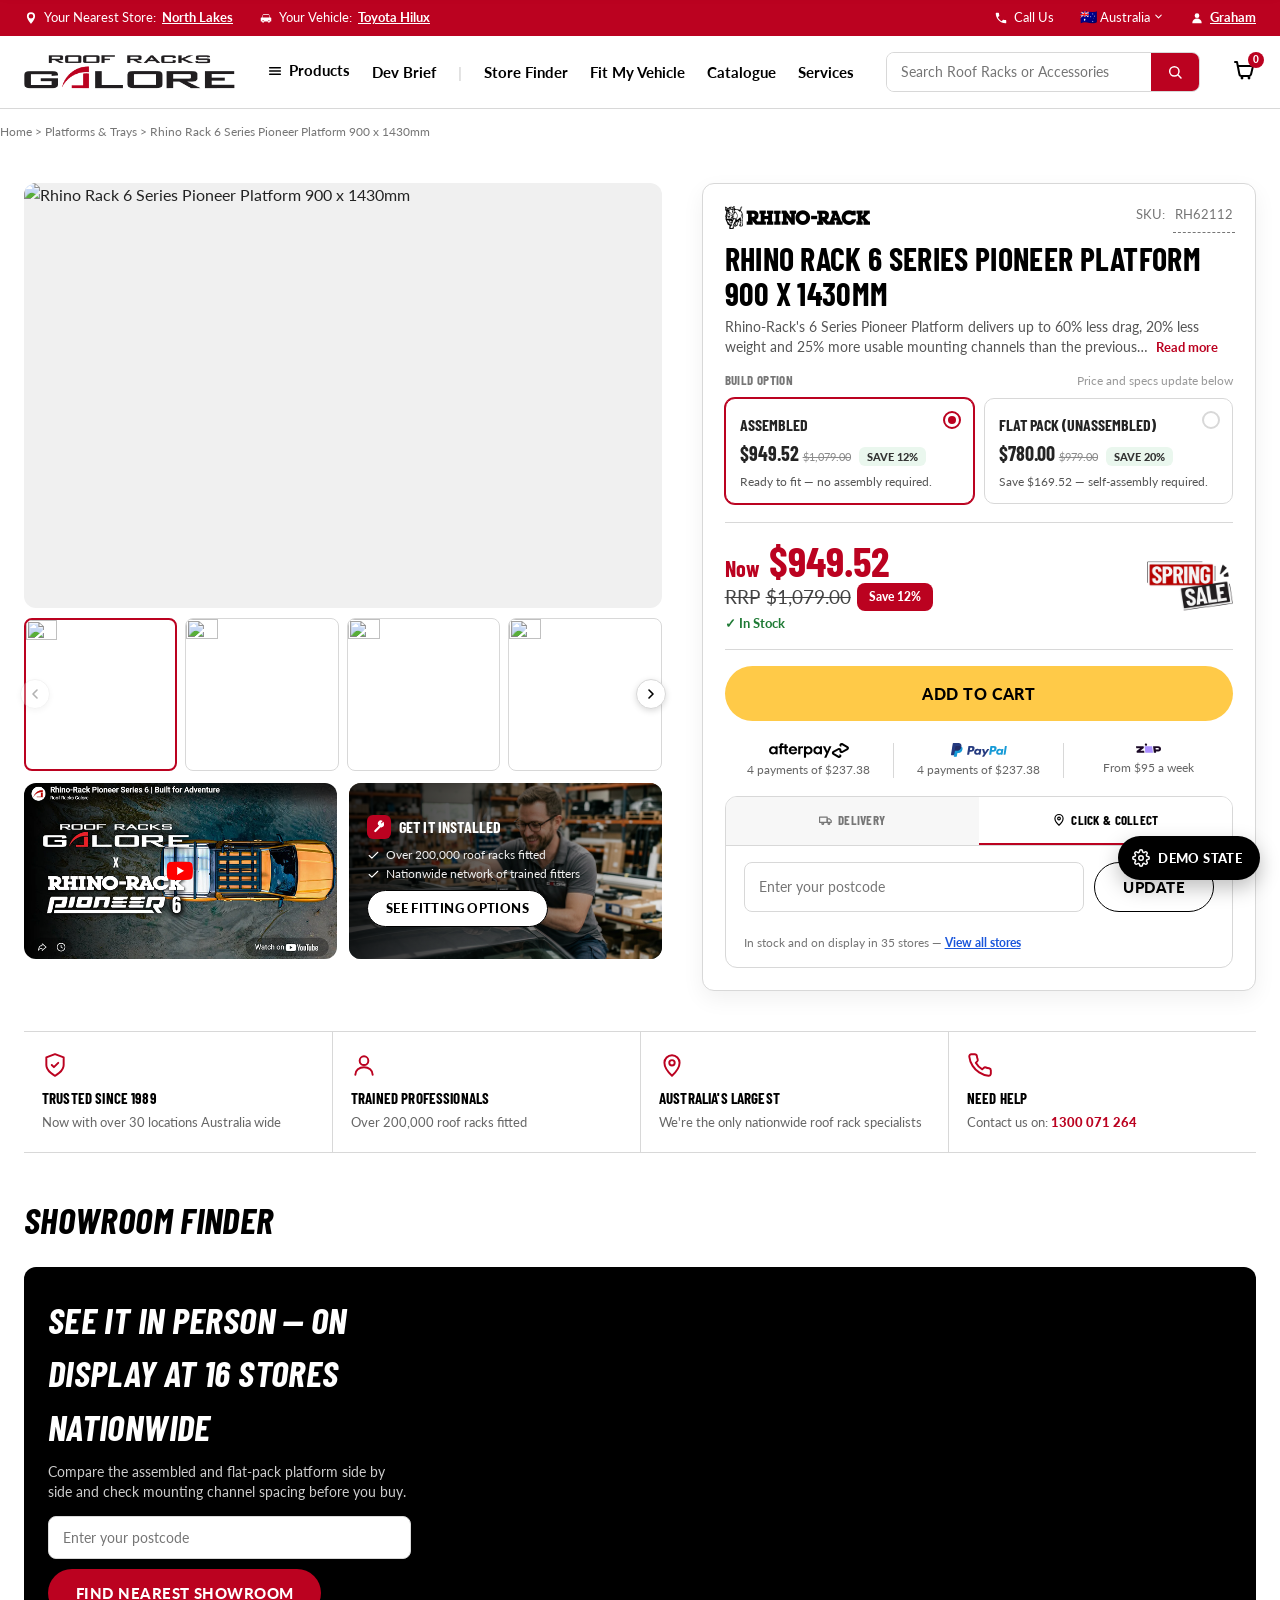
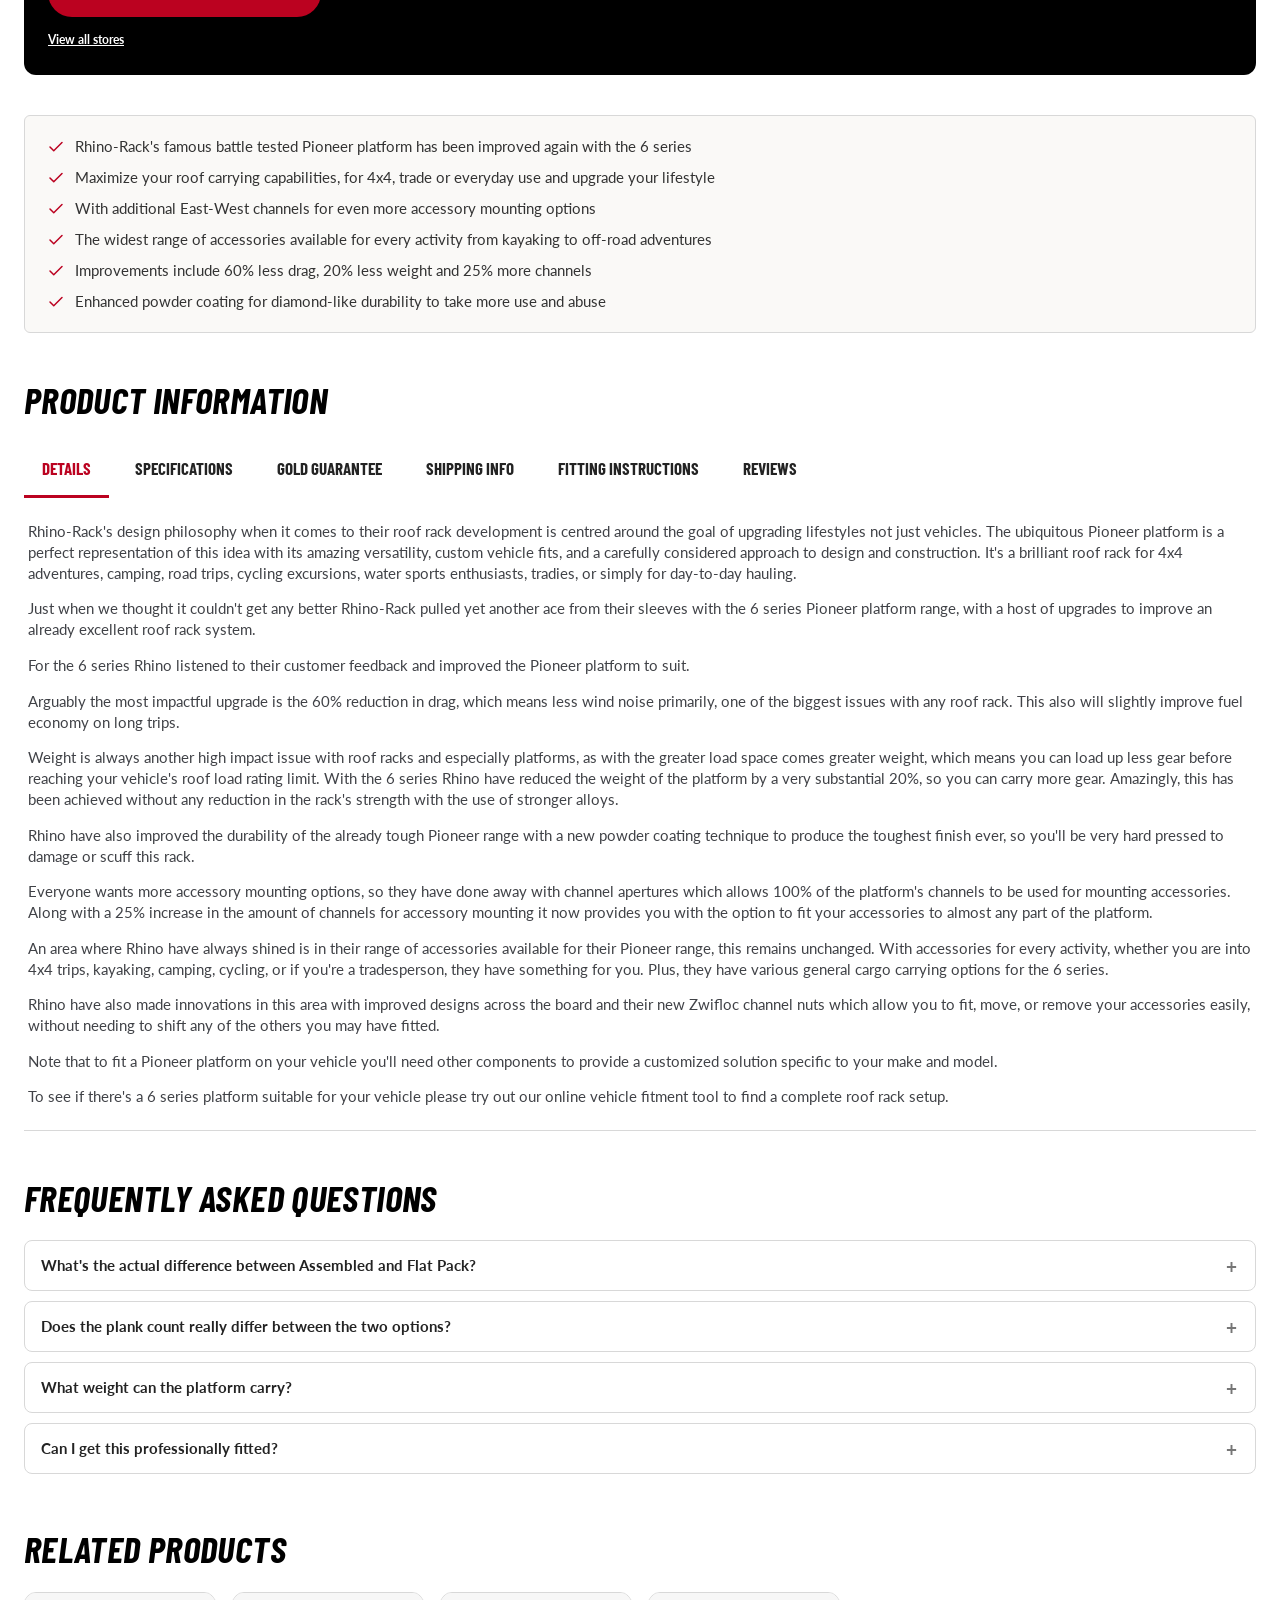
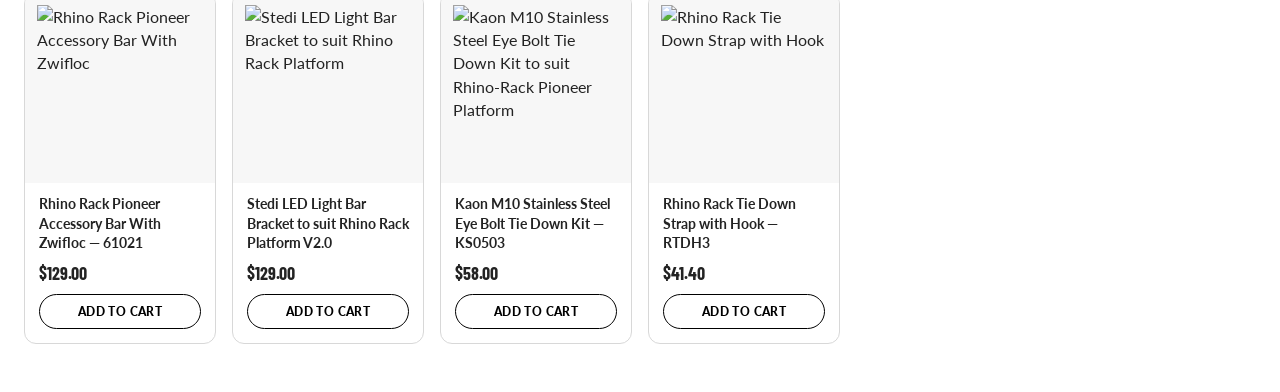
==== commit 0abe7c2f: "Unify product title (h1) size to 32px across all 5 templates Title size had drifted per-template (23" ====
--- a/prototypes/config-variant/index.html
+++ b/prototypes/config-variant/index.html
@@ -25,7 +25,6 @@
 <style>
   .hero{display:grid;grid-template-columns:1.15fr 1fr;gap:40px;padding:28px 0 8px;align-items:start;}
   .decision-panel{background:#fff;border:1px solid var(--rrg-line);border-radius:var(--radius);padding:22px;box-shadow:var(--shadow);}
-  .decision-panel h1{font-size:24px;line-height:1.08;margin-bottom:6px;}
   .short-desc{font-size:14px;color:#555;margin-bottom:14px;}
   .sku-row{display:flex;align-items:center;gap:10px;font-size:12.5px;color:#767676;margin-bottom:10px;}
   .decision-panel .reviews-strip{margin-bottom:16px;}
--- a/prototypes/_shared/shared.css
+++ b/prototypes/_shared/shared.css
@@ -44,6 +44,9 @@
   margin:0 0 .4em;
   color:var(--rrg-black);
 }
+/* Product title — was locally overridden per template (23-26px, drifted over time); unified
+   2026-09-13 per client request so every template renders the same size. */
+.decision-panel h1{font-size:32px;line-height:1.1;margin-bottom:6px;}
 p{margin:0 0 1em;}
 img{max-width:100%;display:block;}
 a{color:inherit;}
@@ -1001,7 +1004,7 @@
 
 /* Fitted Photos Gallery slide-out — right-edge drawer, "View All In-store Fitments" from
    the Fitted Photos Gallery panel (vehicle-specific only). Same backdrop/drawer/transition
-   convention as .store-slideout*/.exdemo-slideout* above (independent instance), but wider
+   convention as .store-slideout / .exdemo-slideout above (independent instance), but wider
    since it holds a photo grid rather than a text list. */
 .fit-gallery-slideout-backdrop{position:fixed;inset:0;background:rgba(0,0,0,.45);z-index:75;opacity:0;pointer-events:none;transition:opacity .2s ease;}
 .fit-gallery-slideout-backdrop.open{opacity:1;pointer-events:auto;}
